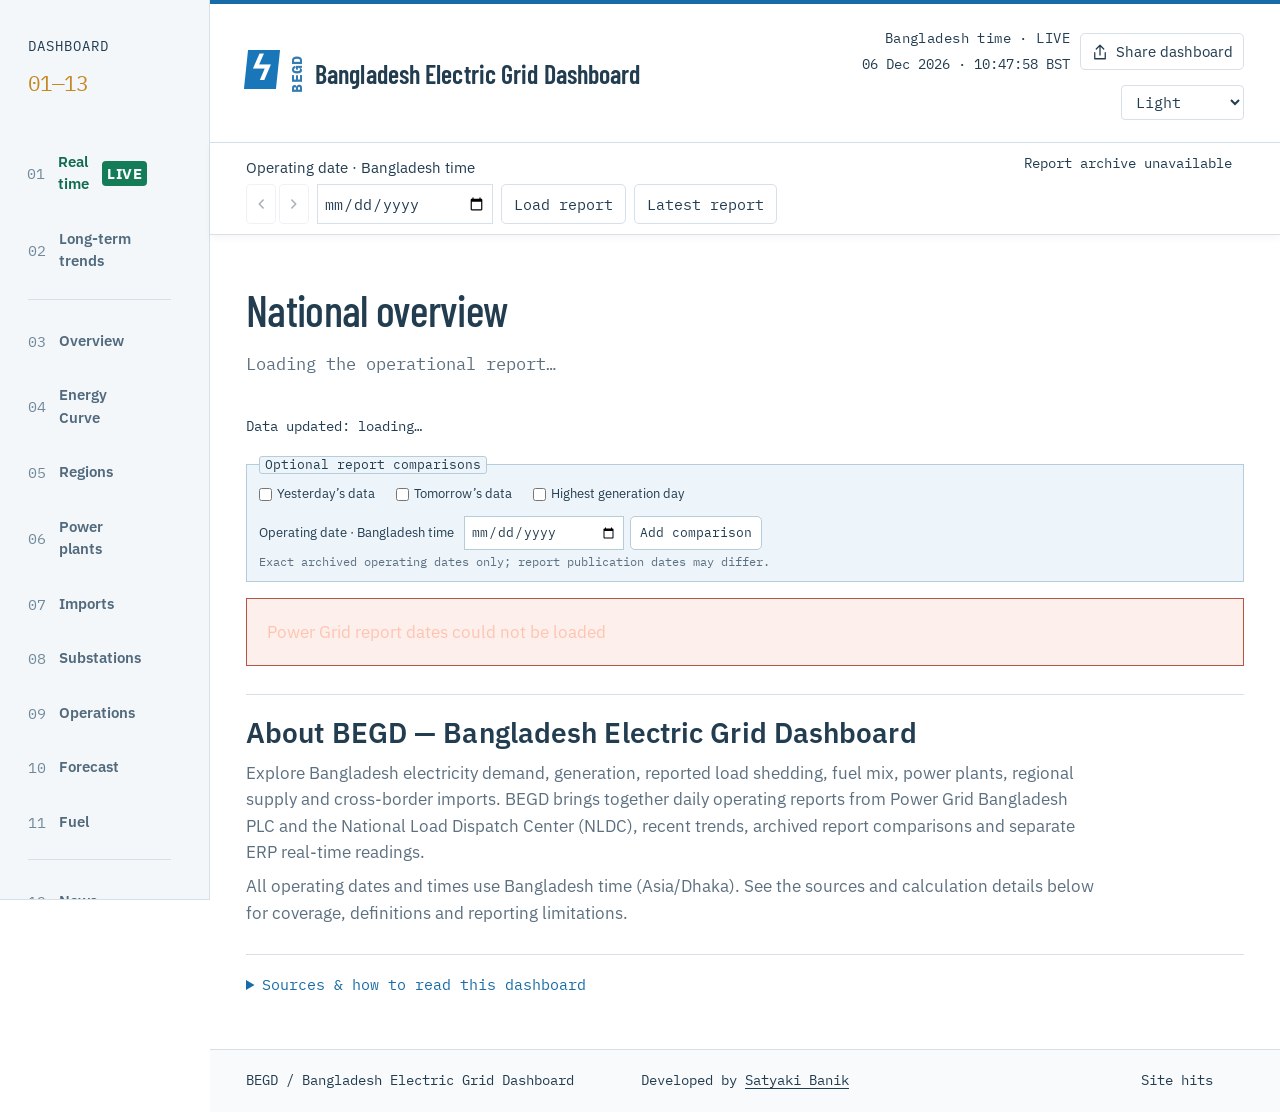
==== begd/index.html @ c668ce07 "Match chart legends to the Overview reference size Use 13 px for HTML and SVG legends. Compensate fo" ====
<!doctype html>
<html lang="en" data-theme="light"><head>
<!-- Google tag (gtag.js) -->
<script async src="https://www.googletagmanager.com/gtag/js?id=G-PR6S6HXCWQ"></script>
<script>
  window.dataLayer = window.dataLayer || [];
  function gtag(){dataLayer.push(arguments);}
  gtag('js', new Date());

  gtag('config', 'G-PR6S6HXCWQ');
</script>
<meta charset="utf-8"><script src="theme.js?v=solarized-v1"></script><meta name="viewport" content="width=device-width,initial-scale=1"><meta name="description" content="BEGD (Bangladesh Electric Grid Dashboard) tracks electricity demand, generation, load shedding, fuel mix, power plants and imports using Power Grid Bangladesh and NLDC reports."><title>BEGD | Bangladesh Electric Grid Dashboard</title>
<link rel="canonical" href="https://satyakibanik.github.io/Projects/begd/">
<link rel="sitemap" type="application/xml" href="../sitemap.xml">
<meta property="og:type" content="website">
<meta property="og:site_name" content="BEGD">
<meta property="og:title" content="BEGD | Bangladesh Electric Grid Dashboard">
<meta property="og:description" content="BEGD (Bangladesh Electric Grid Dashboard) tracks electricity demand, generation, load shedding, fuel mix, power plants and imports using Power Grid Bangladesh and NLDC reports.">
<meta property="og:url" content="https://satyakibanik.github.io/Projects/begd/">
<meta name="twitter:card" content="summary_large_image">
<meta name="twitter:title" content="BEGD | Bangladesh Electric Grid Dashboard">
<meta name="twitter:description" content="BEGD (Bangladesh Electric Grid Dashboard) tracks electricity demand, generation, load shedding, fuel mix, power plants and imports using Power Grid Bangladesh and NLDC reports.">
<link rel="preconnect" href="https://fonts.googleapis.com"><link rel="preconnect" href="https://fonts.gstatic.com" crossorigin><link href="https://fonts.googleapis.com/css2?family=Barlow+Condensed:wght@400;500;600;700&family=IBM+Plex+Mono:wght@400;500&family=IBM+Plex+Sans:wght@400;500;600&display=swap" rel="stylesheet"><link rel="stylesheet" href="style.css"><link rel="stylesheet" href="briefing.css?v=grid-watch-v2"><link rel="stylesheet" href="console.css?v=import-legend-size-v1"><link rel="stylesheet" href="light.css?v=remove-background-arrow-v2"><link rel="stylesheet" href="region-map.css?v=map-controls-v1"><link rel="stylesheet" href="plant-map.css?v=plant-map-slides-v1"><link rel="stylesheet" href="plant-enhancements.css?v=basemap-v5"><link rel="stylesheet" href="theme.css?v=solarized-v5"><link rel="stylesheet" href="voltage-bands.css?v=voltage-v1"><link rel="stylesheet" href="chart-touch.css?v=touch-values-v1"><link rel="stylesheet" href="trends.css?v=custom-trend-dates-v1"><link rel="stylesheet" href="demand-trends.css?v=7"><link rel="stylesheet" href="entity-history.css?v=mobile-selection-v2"><link rel="stylesheet" href="metric-methods.css?v=2"><link rel="stylesheet" href="figure-sharing.css?v=5"><link rel="icon" type="image/svg+xml" href="favicon.svg">
<link rel="icon" type="image/png" sizes="32x32" href="favicon-32.png">
<link rel="apple-touch-icon" sizes="180x180" href="apple-touch-icon.png">
<meta property="og:image" content="https://satyakibanik.github.io/Projects/begd/social-preview.png">
<meta property="og:image:width" content="1200">
<meta property="og:image:height" content="630">
<meta property="og:image:type" content="image/png">
<meta property="og:image:alt" content="BEGD logo — Bangladesh Electric Grid Dashboard">
<meta name="twitter:image" content="https://satyakibanik.github.io/Projects/begd/social-preview.png">
<meta name="twitter:image:alt" content="BEGD logo — Bangladesh Electric Grid Dashboard">
<link rel="stylesheet" href="independent-study.css?v=forecast-performance-v4"><link rel="stylesheet" href="costs.css?v=fuel-legends-v2"><link rel="stylesheet" href="organogram.css?v=branch-groups-v4"><link rel="stylesheet" href="news.css?v=1"><link rel="stylesheet" href="readability.css?v=legend-size-v1"><link rel="stylesheet" href="event-chronograph.css?v=uniform-pulse-v1-event-category-filter-v7"><link rel="stylesheet" href="ewic-map.css?v=background-fallback-v1"><link rel="stylesheet" href="daylight.css?v=2"><link rel="stylesheet" href="fuel.css?v=shared-legend-size-v1"><link rel="stylesheet" href="insight.css?v=grid-scenarios-v8"><link rel="stylesheet" href="mobile-nav.css?v=2"><link rel="stylesheet" href="publication-timing.css?v=7">
<link rel="stylesheet" href="circle-availability.css?v=1">
</head>
<body><button id="mobile-nav-toggle" type="button" aria-label="Open dashboard menu" aria-haspopup="dialog" aria-expanded="false" aria-controls="mobile-nav-drawer"><svg viewBox="0 0 24 24" aria-hidden="true"><path d="M4 6h16M4 12h16M4 18h16"/></svg></button><dialog id="mobile-nav-drawer" aria-labelledby="mobile-nav-heading"><div class="mobile-nav-header"><form method="dialog"><button class="mobile-nav-close" type="submit" aria-label="Close dashboard menu" autofocus><svg viewBox="0 0 24 24" aria-hidden="true"><path d="m6 6 12 12M18 6 6 18"/></svg></button></form><span id="mobile-nav-heading">Dashboard menu</span></div></dialog><header><div class="header-title-row"><a class="brand" href="#overview" aria-label="BEGD — Bangladesh Electric Grid Dashboard"><span class="brand-logo"><span class="mark" aria-hidden="true">ϟ</span><span class="brand-acronym" aria-hidden="true">BEGD</span></span><span class="brand-title">Bangladesh Electric Grid Dashboard</span></a><div class="header-actions"><div class="bangladesh-clock"><span>Bangladesh time · LIVE</span><time id="bangladesh-clock" aria-label="Current Bangladesh date and time">Loading…</time></div><button type="button" id="share-dashboard" title="Share this dashboard" aria-label="Share this dashboard"><svg viewBox="0 0 24 24" aria-hidden="true"><path d="M12 16V3m-5 5 5-5 5 5M5 13v8h14v-8"/></svg><span>Share dashboard</span></button><select id="theme-toggle" class="theme-toggle" aria-label="Dashboard theme"><option value="light">Light</option><option value="dark">Dark</option><option value="solarized">Solarized</option></select></div></div></header><div class="header-meta operating-date-bar"><span class="status">DAILY OPERATING REPORT</span><div class="report-date-controls operating-date-controls" id="report-date-controls" aria-busy="true"><label for="report-date">Operating date · Bangladesh time</label><div class="report-picker-row"><span class="report-day-nav"><button type="button" id="previous-report" aria-label="Load previous available operating date" title="Previous operating date" disabled><svg aria-hidden="true" viewBox="0 0 16 16"><path d="M10.5 3.5 6 8l4.5 4.5"/></svg></button><button type="button" id="next-report" aria-label="Load next available operating date" title="Next operating date" disabled><svg aria-hidden="true" viewBox="0 0 16 16"><path d="m5.5 3.5 4.5 4.5-4.5 4.5"/></svg></button></span><input type="date" id="report-date" class="operating-date-input" aria-describedby="report-date-help date-status"><button type="button" id="load-report" class="dashboard-button" disabled>Load report</button><button type="button" id="latest-report" class="dashboard-button" disabled>Latest report</button></div><span id="report-date-help">Exact archived operating date; publication date is shown below.</span></div><span id="date-status" aria-live="polite"></span></div>
<nav id="dashboard-nav" aria-label="Dashboard views"><div class="nav-caption">DASHBOARD <span>01—14</span></div><a class="nav-live" href="#realtime"><span>01</span>Real time<span class="nav-live-badge" aria-label="live">LIVE</span><span class="nav-arrow">↗</span></a><a href="#trends"><span>02</span>Long-term trends<span class="nav-arrow">↗</span></a><hr class="nav-section-divider" aria-hidden="true"><a href="#overview"><span>03</span>Overview<span class="nav-arrow">↗</span></a><a href="#en-curve"><span>04</span>Energy Curve<span class="nav-arrow">↗</span></a><a href="#regions"><span>05</span>Regions<span class="nav-arrow">↗</span></a><a href="#plants"><span>06</span>Power plants<span class="nav-arrow">↗</span></a><a href="#insight"><span>07</span>Insight<span class="nav-arrow">↗</span></a><a href="#imports"><span>08</span>Imports<span class="nav-arrow">↗</span></a><a href="#substations"><span>09</span>Substations<span class="nav-arrow">↗</span></a><a href="#operations"><span>10</span>Operations<span class="nav-arrow">↗</span></a><a href="#forecast"><span>11</span>Forecast<span class="nav-arrow">↗</span></a><a href="#fuel"><span>12</span>Fuel<span class="nav-arrow">↗</span></a><hr class="nav-section-divider" aria-hidden="true"><a href="#news"><span>13</span>News<span class="nav-arrow">↗</span></a><a href="#organogram"><span>14</span>Organogram<span class="nav-arrow">↗</span></a><div class="rail-diagram" aria-hidden="true"><svg viewBox="0 0 160 180"><path d="M20 20H80V65H135V110H80V160M20 110H135M80 20V160"/><circle cx="80" cy="20" r="5"/><circle cx="80" cy="65" r="5"/><circle cx="135" cy="110" r="5"/><circle cx="80" cy="160" r="5"/><circle cx="20" cy="110" r="5"/></svg></div><div class="rail-footer">BANGLADESH<br><strong>23.6850° N / 90.3563° E</strong></div></nav>
<main><div class="intro"><div><h1 id="title">National overview</h1><p id="subtitle">Loading the operational report…</p></div></div><p id="data-updated" class="data-updated" role="status">Data updated: loading…</p><fieldset id="day-sources" aria-label="Optional comparison data sources"><legend>Optional report comparisons</legend><label><input id="source-yesterday" type="checkbox"> Yesterday’s data <span id="yesterday-status" aria-live="polite"></span></label><label><input id="source-tomorrow" type="checkbox"> Tomorrow’s data <span id="tomorrow-status" aria-live="polite"></span></label><label><input id="source-highest" type="checkbox"> Highest generation day <span id="highest-status" aria-live="polite"></span></label><div class="custom-comparison-controls"><label for="comparison-date">Operating date · Bangladesh time</label><div><input type="date" id="comparison-date" class="operating-date-input" aria-describedby="comparison-help comparison-status"><button type="button" id="add-comparison" class="dashboard-button">Add comparison</button></div><p id="comparison-help">Exact archived operating dates only; report publication dates may differ.</p><span id="comparison-status" role="status"></span></div><ul id="custom-comparisons" aria-label="Custom report comparisons"></ul></fieldset><div id="view-status" role="status"></div><div id="error" role="alert" hidden></div><div id="content" aria-live="polite"></div><script src="chart-touch.js?v=touch-values-v2"></script><script src="chart-controls.js?v=realtime-shared-layers-v1"></script>
<section class="about-begd" aria-labelledby="about-begd-title"><h2 id="about-begd-title">About BEGD — Bangladesh Electric Grid Dashboard</h2><p>Explore Bangladesh electricity demand, generation, reported load shedding, fuel mix, power plants, regional supply and cross-border imports. BEGD brings together daily operating reports from Power Grid Bangladesh PLC and the National Load Dispatch Center (NLDC), recent trends, archived report comparisons and separate ERP real-time readings.</p><p>All operating dates and times use Bangladesh time (Asia/Dhaka). See the sources and calculation details below for coverage, definitions and reporting limitations.</p></section><details class="method"><summary>Sources & how to read this dashboard</summary><p>Daily workbooks: <a href="https://erp.powergrid.gov.bd/w/report/[base64]/show_report" target="_blank" rel="noopener noreferrer">PGCB daily operation reports</a>.</p><p>Overview, power plants, regions, imports, substations, operations, forecast and report comparisons use the selected Power Grid Bangladesh PLC / NLDC daily workbook. The header date picker selects exact archived operating dates with the supported workbook layout. Optional Yesterday’s data and Tomorrow’s data controls load adjacent operating-day workbooks for comparison. Real time is a separate view of ERP rows dated today in Bangladesh time from the demand/supply/load shedding, generation, and India import pages. Only ERP pages with rows for today are displayed; pages without matching rows are omitted. Real time refreshes every three minutes. Highest generation day reads the date shown on Power Grid's maximum-generation page, then loads that operating day's workbook. The workbook operating date can differ from its publication date. Choose an operating date in the header and select Load report, or press Enter. The same picker supports recent and older archived reports. The arrow buttons move between available operating dates in the published archive.</p><p>All operating times use Bangladesh time (Asia/Dhaka). Generation totals include imports. Power is shown in MW; daily energy is shown in MWh or GWh. Daily energy uses published workbook totals, not sums of chart readings. Generation-side demand, substation-side demand, and reported load shedding are distinct measures. Regional figures are evening-peak snapshots, not full-day demand. Zero output alone does not establish an outage.</p><p id="source"></p><p>Workbook references: P1 (summary, fuel mix, regions, shutdowns and event log), P2 (plant details), GenLog (24-hour unit output and import readings), P3 (substation load), P4 (demand and generation), En-Curve (half-hourly generation by source and shortage), EWIC (east–west flows), Voltage (substation voltage), and Forecast (day and evening generation availability). Forecast availability remains available in the Forecast tab; the demand and generation plot uses P4 actuals, L-Curve East/West generation, and the explicitly dated PGCB hourly Forecast Scenario. The first realtime chart shows substation demand, supply and reported shedding. Real time shows today's rank-one BEGD demand and generation forecasts. The Forecast view contains the complete BEGD comparison with operating-date and model selectors, dated PGCB scenarios, and matched-hour MAE scores. PGCB demand is scored against generation-side actuals, while BEGD demand uses substation-side actuals. Historical rankings and comparisons are retrospective. Substation supply is excluded from the forecast chart; positive load shedding is substation demand minus supply. Plant comparisons include yesterday, tomorrow, and highest-generation reports when selected above. Import route labels follow the workbook. Live sources: <a href="https://erp.powergrid.gov.bd/web/generations/view_demand_supply_loadshed" target="_blank" rel="noopener">demand / supply / load shedding</a>, <a href="https://erp.powergrid.gov.bd/w/generations/view_generations" target="_blank" rel="noopener">generation by source</a>, and <a href="https://erp.powergrid.gov.bd/w/generations/imported_power_india" target="_blank" rel="noopener">India imports</a>.</p></details></main><footer><span>BEGD <span class="muted">/ Bangladesh Electric Grid Dashboard</span></span><span class="developer-credit">Developed by <a href="https://www.linkedin.com/in/satyakibanik/" target="_blank" rel="noopener noreferrer">Satyaki Banik</a></span><span class="site-hit-counter" aria-label="Total site page loads">Site hits <strong id="site-hit-count"></strong></span></footer><script src="site-counter.js?v=2"></script><script src="plant-map.js?v=basemap-v4"></script><script src="plant-map-slides.js?v=basemap-v6"></script><script src="voltage-distribution.js?v=voltage-v1"></script><script src="voltage-bands.js?v=voltage-v1"></script><script src="metric-methods.js?v=1"></script><script src="entity-history.js?v=kaptai-window-sync-v3"></script><script src="costs.js?v=1"></script><script src="data-status.js?v=1"></script><script src="event-heatmap.js?v=ranked-categories-v2"></script><script src="operational-events.js?v=event-archive-custom-dates-v1"></script><script src="system-loss.js?v=1"></script><script src="demand-trends.js?v=sections-v1"></script><script src="grid-development.js?v=2"></script><script src="circle-availability.js?v=1"></script><script src="trends.js?v=custom-trend-dates-v1"></script><script src="view-state.js?v=custom-trend-dates-v1"></script><script src="independent-study-data.js?v=forecast-top3-v3"></script><script src="forecast-performance.js?v=disclosure-v1"></script><script src="independent-study.js?v=disclosure-v1"></script><script src="organogram.js?v=desktop-tree-wrap-v2"></script><script src="news.js?v=news-label-v1"></script><script src="ewic-map.js?v=mercator-frame-v1"></script><script src="daylight.js?v=1"></script><script src="event-chronograph.js?v=uniform-pulse-v1-desktop-timeline-v1-event-category-filter-v3"></script><script src="fuel.js?v=fuel-layer-legends-v1"></script><script src="briefing.js?v=plant-change-sign-v1"></script><script src="insight.js?v=grid-scenarios-v8"></script><script src="mobile-nav.js?v=1"></script><script src="publication-timing.js?v=8"></script><script src="import-osm-paths.js?v=1"></script><script src="app.js?v=grid-area-notes-v1"></script><script src="comparisons.js?v=unique-colors-v2"></script><script src="share-view.js?v=address-bar-v1"></script><script src="vendor/html2canvas.min.js"></script><script src="figure-sharing.js?v=shared-legend-size-v1"></script><script src="readability.js?v=legend-size-v1"></script></body></html>
---- begd/style.css ----
:root{--bg:#f4f6f3;--ink:#163529;--muted:#67786f;--green:#147d58;--lime:#d8eb83;--line:#dbe3db;--red:#bf5b3c;--blue:#477d9c}*{box-sizing:border-box}body{margin:0;background:var(--bg);color:var(--ink);font:15px/1.5 system-ui,-apple-system,BlinkMacSystemFont,"Segoe UI",sans-serif}header{padding:26px 5%;display:flex;justify-content:space-between;align-items:center;background:#fff;border-bottom:1px solid var(--line)}.brand{display:flex;gap:14px;align-items:center;text-decoration:none;color:var(--ink);font-size:29px;font-weight:800;letter-spacing:-1px}.mark{background:var(--ink);color:var(--lime);width:44px;height:48px;text-align:center;border-radius:9px;font-size:40px;line-height:45px}.brand small{display:block;font-size:9px;letter-spacing:1.6px;font-weight:600;color:var(--muted)}.header-meta{display:flex;gap:28px;align-items:center}.report-date-controls{display:flex;align-items:center;gap:10px}.report-date-controls>label{white-space:nowrap}.archive-date-controls{display:flex;gap:5px}.archive-date-controls select{margin:0;padding:8px 9px;font-size:11px}.archive-date-controls select:disabled{opacity:.55}.visually-hidden{position:absolute;width:1px;height:1px;padding:0;margin:-1px;overflow:hidden;clip:rect(0,0,0,0);white-space:nowrap;border:0}.status{font-size:10px;letter-spacing:1.5px;color:var(--green)}.status:before{content:'●';margin-right:8px}label{font-size:12px;color:var(--muted)}select,input,button{font:inherit;border:1px solid var(--line);border-radius:7px;background:#fff;padding:10px 13px;color:var(--ink)}select{margin-left:10px}button{cursor:pointer}button:hover{background:#e8eee5}nav{display:flex;gap:32px;padding:0 5%;background:#fff;border-bottom:1px solid var(--line)}nav a{color:var(--muted);text-decoration:none;padding:15px 0;border-bottom:3px solid transparent;font-size:13px;font-weight:600}nav a.active{color:var(--green);border-color:var(--green)}main{max-width:1400px;margin:auto;padding:36px 5%}.intro{display:flex;align-items:center;justify-content:space-between;margin-bottom:28px}.eyebrow{font-size:10px;letter-spacing:1.8px;color:var(--green);font-weight:700}h1{font-size:38px;letter-spacing:-1.6px;margin:7px 0}p{color:var(--muted);margin:6px 0}h2{font-size:18px;letter-spacing:-.4px;margin:0}h3{font-size:15px;margin:0}.metrics{display:grid;grid-template-columns:repeat(4,1fr);gap:14px;margin-bottom:22px}.metric{padding:23px;background:#fff;border:1px solid var(--line);border-radius:12px}.metric:first-child{background:var(--ink);color:white;border-color:var(--ink)}.metric:first-child .label,.metric:first-child small{color:#b7cdbf}.label{font-size:11px;text-transform:uppercase;letter-spacing:1px;color:var(--muted)}.value{font-size:31px;letter-spacing:-1px;font-weight:650;margin:7px 0}.value span{font-size:13px;letter-spacing:0;margin-left:5px;font-weight:400}.metric small{color:var(--muted);font-size:11px}.grid{display:grid;grid-template-columns:1.6fr 1fr;gap:22px;margin-bottom:22px}.panel{background:#fff;padding:24px;border:1px solid var(--line);border-radius:12px;min-width:0}.panel.full{margin-bottom:22px}.panel-head{display:flex;align-items:flex-start;justify-content:space-between;gap:14px;margin-bottom:20px}.panel-head p{font-size:12px}.tag{font-size:10px;padding:5px 8px;background:#f0f4eb;border-radius:5px;white-space:nowrap}.legend{display:flex;gap:18px;font-size:11px;color:var(--muted);margin:12px 0}.legend i{width:9px;height:9px;border-radius:50%;display:inline-block;margin-right:6px}.chart{width:100%;height:auto;display:block}.chart text{fill:var(--muted);font-size:11px}.chart .axis{stroke:var(--line);stroke-width:1}.note{font-size:11px;color:var(--muted);margin-top:14px}.fuel-row{display:grid;grid-template-columns:70px 1fr 55px;align-items:center;gap:12px;margin:15px 0;font-size:12px}.track{height:8px;background:#edf1ec;border-radius:10px;overflow:hidden}.fill{height:100%;border-radius:10px}.fuel-row strong{text-align:right;font-weight:600}.split-stats{display:flex;justify-content:space-between;border-top:1px solid var(--line);padding-top:18px;margin-top:20px}.split-stats strong{display:block;font-size:23px}.split-stats span{font-size:11px;color:var(--muted)}.table-wrap{overflow:auto}table{border-collapse:collapse;width:100%;font-size:12px}th{text-align:left;font-size:10px;text-transform:uppercase;letter-spacing:.6px;color:var(--muted);background:#f6f8f4;white-space:nowrap}td,th{padding:13px 12px;border-bottom:1px solid #e9eee7}td.num,th.num{text-align:right;font-variant-numeric:tabular-nums}td.name{font-weight:600;min-width:190px}td.remarks{color:var(--muted);max-width:240px;min-width:170px}.toolbar{display:flex;gap:10px;flex-wrap:wrap;margin:20px 0}.toolbar input{min-width:220px;flex:1}.toolbar select{margin:0}.count{font-size:12px;color:var(--muted)}.method{padding:20px 0;border-top:1px solid var(--line);font-size:12px}.method summary{cursor:pointer;font-weight:600}.method p{max-width:900px;margin-top:14px}.method a{color:var(--green)}footer{padding:22px 5%;display:flex;justify-content:space-between;border-top:1px solid var(--line);font-size:11px}.muted{color:var(--muted)}.region-grid{display:grid;grid-template-columns:repeat(3,1fr);gap:15px;margin-bottom:22px}.region-card{padding:20px}.region-card .value{font-size:25px}.mini{display:flex;justify-content:space-between;margin-top:12px;font-size:12px;color:var(--muted)}#error{padding:20px;background:#fce9dd;border-radius:8px}.empty{text-align:center;padding:30px;color:var(--muted)}a:focus-visible,button:focus-visible,input:focus-visible,select:focus-visible,summary:focus-visible{outline:3px solid var(--green);outline-offset:3px}@media(max-width:900px){.header-meta{gap:12px}.report-date-controls{flex-wrap:wrap;justify-content:flex-end}.metrics{grid-template-columns:repeat(2,1fr)}.grid{grid-template-columns:1fr}.region-grid{grid-template-columns:repeat(2,1fr)}.status{display:none}}@media(max-width:600px){header{padding:18px 5%;align-items:flex-start;gap:18px}.header-meta{align-items:flex-end;flex-direction:column;gap:8px}.report-date-controls{display:flex;flex-direction:column;align-items:flex-end;gap:7px}.archive-date-controls{gap:4px}.archive-date-controls select{max-width:92px;padding:6px 5px;font-size:11px}.brand{font-size:23px}.brand small{font-size:7px;max-width:130px}.header-meta label{display:block;font-size:10px}.header-meta select{display:block;margin:6px 0 0;padding:7px;font-size:12px}.mark{width:33px;height:38px;font-size:31px;line-height:36px}nav{gap:23px}nav a{font-size:11px}main{padding-top:25px}.intro{align-items:flex-start;gap:12px}h1{font-size:29px}.intro p{font-size:12px}.intro button{font-size:11px;white-space:nowrap;padding:9px}.eyebrow{font-size:8px}.metric{padding:16px}.value{font-size:25px}.metrics{gap:10px}.panel{padding:17px}.region-grid{grid-template-columns:1fr}.panel-head{flex-wrap:wrap}footer{gap:12px;flex-direction:column}.toolbar input{min-width:100%}}

.site-hit-counter{display:inline-flex;align-items:center;gap:7px;white-space:nowrap}.site-hit-counter strong{color:var(--ink);font:500 10px ui-monospace,monospace}
footer{display:grid;grid-template-columns:1fr auto 1fr;align-items:center}.developer-credit{text-align:center}.site-hit-counter{justify-self:end}@media(max-width:600px){footer{grid-template-columns:1fr;justify-items:stretch}.developer-credit{text-align:center}.site-hit-counter{justify-self:end}}
---- begd/briefing.css ----
.daily-briefing{background:var(--surface,#fff);border:1px solid var(--line);border-radius:14px;padding:22px 24px;margin:0 0 22px;min-width:0}.briefing-loading{background:var(--surface,#fff);border:1px solid var(--line);border-radius:12px;padding:14px 18px;margin:0 0 20px;color:var(--muted);font-size:13px}.briefing-header,.briefing-row-main{display:flex;align-items:flex-start;justify-content:space-between;gap:16px}.briefing-kicker{font-size:10px;font-weight:750;letter-spacing:1.4px;color:var(--muted);margin:0 0 5px}.briefing-header h2{font-size:19px;line-height:1.35;max-width:850px}.briefing-status,.briefing-severity{flex:0 0 auto;border:1px solid var(--line);border-radius:999px;padding:4px 9px;font-size:10px;font-weight:750;letter-spacing:.04em;background:var(--bg);color:var(--ink)}.briefing-watch,.briefing-unusual,.briefing-extreme{border-color:#b86a32;color:#8c4c1d;background:#fff3e8}.briefing-insufficient-data{color:var(--muted)}.briefing-summary{font-size:12px;margin:8px 0 12px}.briefing-rows{display:grid;grid-template-columns:repeat(auto-fit,minmax(min(100%,340px),1fr));gap:9px}.briefing-row{border:1px solid var(--line);border-radius:10px;padding:12px 14px;min-width:0}.briefing-row h3{font-size:13px}.briefing-row strong{font-size:15px;font-variant-numeric:tabular-nums}.briefing-row p{font-size:11px;margin:7px 0 0}.briefing-method{border-top:1px solid var(--line);margin-top:14px;padding-top:12px;font-size:12px}.briefing-method summary{cursor:pointer;font-weight:650}.briefing-method p{max-width:1050px;margin-top:10px}.briefing-links{display:flex;gap:8px 14px;flex-wrap:wrap;margin-top:12px}.briefing-links a{font-size:11px;color:var(--green);text-underline-offset:3px}.briefing-links a:focus-visible,.briefing-row :focus-visible,.daily-briefing :focus-visible{outline:3px solid var(--green);outline-offset:3px}.briefing-loading button{margin-left:8px}#demand-generation-title,#fuel-mix-title,#load-shedding-title,#import-dependence-title{scroll-margin-top:18px}@media(max-width:600px){.daily-briefing{padding:16px}.briefing-header{flex-direction:column;gap:8px}.briefing-header h2{font-size:17px}}[data-theme=dark] .briefing-watch,[data-theme=dark] .briefing-unusual,[data-theme=dark] .briefing-extreme{background:#49321f;color:#ffd6a2;border-color:#d59654}

.briefing-typical{border-color:#84ac74;color:#315c2d;background:#e8f5df}.briefing-watch{border-color:#d4b43e;color:#705a00;background:#fff4bd}.briefing-unusual{border-color:#e28b38;color:#8a4300;background:#ffe0be}.briefing-extreme{border-color:#d95c57;color:#992824;background:#ffd9d8}
.briefing-ramp-summary{margin:10px 0 0;padding:9px 12px;border-left:3px solid #84ac74;border-radius:5px;background:#f1f7ed;font-size:12px;color:var(--ink)}.briefing-ramp-summary strong{color:#315c2d}[data-theme=dark] .briefing-ramp-summary{background:#263224;border-color:#6f9561;color:#e2eddd}[data-theme=dark] .briefing-ramp-summary strong{color:#d7efcf}
.briefing-status{display:flex;align-items:center;border:0;border-radius:0;padding:0;background:transparent;color:inherit}.briefing-status-palette{display:inline-flex;gap:2px;padding-left:7px;border-left:1px solid currentColor}.briefing-palette-swatch{display:block;width:8px;height:13px;border-radius:2px}.briefing-palette-typical{background:#9acb83}.briefing-palette-watch{background:#e6c74f}.briefing-palette-unusual{background:#ee9a4b}.briefing-palette-extreme{background:#df6660}
.briefing-brand-line{display:flex;align-items:center;gap:10px;margin-bottom:5px}.briefing-brand-line .briefing-kicker{margin:0}.briefing-experimental-mark{display:inline-flex;align-items:center;gap:4px;padding:2px 6px;border:1px solid #8ba3b1;border-radius:4px;color:var(--muted);font-size:8px;font-weight:750;letter-spacing:.08em;line-height:1.2}.briefing-experimental-mark svg{width:10px;height:10px;fill:none;stroke:currentColor;stroke-width:1.2;stroke-linecap:round}
.briefing-sparkline{display:flex;align-items:center;gap:9px;margin-top:9px;color:var(--green)}.briefing-sparkline svg{display:block;width:min(180px,68%);height:42px;overflow:visible}.briefing-sparkline polyline{fill:none;stroke:currentColor;stroke-width:2;vector-effect:non-scaling-stroke;stroke-linecap:round;stroke-linejoin:round}.briefing-sparkline .briefing-sparkline-current{fill:#f1cc3f;stroke:#775d00;stroke-width:1.5;vector-effect:non-scaling-stroke}.briefing-sparkline .briefing-sparkline-median{stroke:var(--muted);stroke-width:1;stroke-dasharray:3 3;opacity:.65;vector-effect:non-scaling-stroke}.briefing-sparkline span{color:var(--muted);font:500 9px var(--mono,monospace);letter-spacing:.04em;text-transform:uppercase;white-space:nowrap}
[data-theme=dark] .briefing-typical{background:#263b24;color:#d7efcf;border-color:#6f9561}[data-theme=dark] .briefing-watch{background:#493f1c;color:#fff0a3;border-color:#a98b2f}[data-theme=dark] .briefing-unusual{background:#4b301b;color:#ffd0a0;border-color:#bd7130}[data-theme=dark] .briefing-extreme{background:#4b2424;color:#ffc4c0;border-color:#bd5852}
[data-theme=dark] .briefing-palette-typical{background:#6f9561}[data-theme=dark] .briefing-palette-watch{background:#c7a938}[data-theme=dark] .briefing-palette-unusual{background:#ce8040}[data-theme=dark] .briefing-palette-extreme{background:#c65b55}
---- begd/console.css ----
/* Dispatch atlas: industrial drafting, river teal, signal amber. */
:root{--bg:#101e25;--ink:#ecede3;--muted:#a0b1b6;--green:#69d5bc;--lime:#edb65c;--line:#33464f;--red:#ed8065;--blue:#72b9dd;--rail:210px;--mono:'IBM Plex Mono',monospace;--display:'Barlow Condensed','Franklin Gothic Medium',sans-serif;--body:'IBM Plex Sans',sans-serif}
body{font-family:var(--body);background:radial-gradient(ellipse at 90% 10%,#22404755,transparent 55%),linear-gradient(90deg,#ffffff03 1px,transparent 1px),linear-gradient(#ffffff03 1px,transparent 1px),var(--bg);background-size:auto,48px 48px,48px 48px,auto;color:var(--ink)}
header{margin-left:var(--rail);padding:22px 36px;background:#101e25d9;border-bottom:1px solid var(--line)}.brand{font-family:var(--display);color:var(--ink);font-size:30px;font-weight:600;letter-spacing:1px}.brand .mark{background:var(--lime);color:var(--bg);border-radius:0;width:32px;height:39px;font-size:33px;line-height:35px;transform:skew(-6deg)}.brand small{font-family:var(--mono);font-size:8px;letter-spacing:1px;color:var(--muted)}.header-meta{gap:24px}.status{font-family:var(--mono);font-size:9px;color:var(--muted);letter-spacing:1px}.status:before{color:var(--lime)}label{font:10px var(--mono)}select,input,button{background:#182b33;color:var(--ink);border-color:var(--line);border-radius:0;font:11px var(--mono)}select{padding:9px}button{padding:12px 15px}button:hover{background:var(--lime);color:var(--bg);border-color:var(--lime)}
nav{position:fixed;inset:0 auto 0 0;width:var(--rail);padding:36px 18px;display:flex;flex-direction:column;gap:0;background:#0b171e;border-right:1px solid var(--line);z-index:2}.nav-caption{font:9px var(--mono);letter-spacing:1px;padding:0 10px 39px;color:var(--muted)}.nav-caption span{display:block;color:var(--lime);font-size:24px;letter-spacing:-1px;margin-top:12px}nav a{border:0;padding:16px 10px;display:flex;align-items:center;gap:13px;font-size:13px;color:#a0b1b6;position:relative}nav a>span:first-child{font:10px var(--mono);color:#62838d}.nav-arrow{margin-left:auto;opacity:0;color:var(--lime)}nav a.active{border:0;background:#69d5bc12;color:var(--green)}nav a.active:before{content:'';position:absolute;inset:0 auto 0 -18px;width:3px;background:var(--green)}nav a.active .nav-arrow,nav a:hover .nav-arrow{opacity:1}nav a:hover{color:var(--ink)}.rail-diagram{margin:48px 8px 20px}.rail-diagram svg{width:100%;height:155px;fill:#0b171e;stroke:#48656e;stroke-width:1}.rail-diagram circle{stroke:var(--lime);stroke-width:2}.rail-diagram span{font:9px/1.8 var(--mono);letter-spacing:1px;color:#6c8a94}.rail-footer{margin-top:auto;padding:20px 10px 0;font:9px/1.9 var(--mono);color:#829aa3;letter-spacing:1px}.rail-footer strong{font-size:8px;display:block;font-weight:400;letter-spacing:0}.rail-footer small{display:block;margin-top:12px;color:var(--lime);font-size:8px}
main{max-width:none;margin-left:var(--rail);padding:35px 36px}.intro{margin-bottom:32px;align-items:flex-end}.eyebrow{font:9px var(--mono);letter-spacing:1.6px;color:var(--green)}h1{font-family:var(--display);font-size:58px;font-weight:500;line-height:1.05;letter-spacing:-.7px;margin:12px 0}.intro p{font:10px/1.8 var(--mono);color:var(--muted);margin-top:14px}h2,h3{font-family:var(--display);font-weight:500;letter-spacing:.1px}h2{font-size:27px}h3{font-size:25px}.section-number{font:9px var(--mono);letter-spacing:1.3px;color:var(--muted)}.tag{background:none;border:1px solid var(--line);color:var(--muted);border-radius:0;font:8px var(--mono);letter-spacing:.8px}.dispatch-layout{display:grid;grid-template-columns:minmax(0,1fr) 255px;border-top:1px solid var(--line);border-bottom:1px solid var(--line);margin-bottom:32px;background:linear-gradient(135deg,#172d35,#12232b)}.dispatch-main{padding:24px 28px 20px;min-width:0;position:relative;overflow:hidden}.dispatch-heading{display:flex;align-items:center;justify-content:space-between}.dispatch-title{font-size:39px;line-height:1.05;margin:22px 0 30px;letter-spacing:-.3px}.dispatch-title em{font-style:normal;color:var(--green)}.dispatch-main .chart{margin-left:-10px;width:calc(100% + 10px)}.chart text{fill:#a0b1b6;font-family:var(--mono);font-size:10px}.chart .axis{stroke:#3c555e;stroke-dasharray:3 5;opacity:.6}.legend{font:9px var(--mono);color:var(--muted);margin-top:18px;letter-spacing:.3px}.legend i{border-radius:0;width:12px;height:3px;vertical-align:middle}.dispatch-bottom{display:flex;gap:30px;align-items:flex-start;margin-top:24px;border-top:1px solid var(--line);padding-top:16px}.dispatch-bottom>span{font:9px var(--mono);white-space:nowrap;color:var(--muted)}.dispatch-bottom p{font:10px/1.6 var(--body);margin:0;color:var(--muted)}.dispatch-readings{border-left:1px solid var(--line);padding:24px 22px;background:#0c19217a}.dispatch-readings>.section-number{margin-bottom:8px;font-size:8px}.metric,.metric:first-child{background:transparent;border:0;border-radius:0;border-bottom:1px solid var(--line);padding:22px 0;color:var(--ink)}.metric:last-child{border-bottom:0}.label,.metric:first-child .label{font:8px/1.6 var(--mono);letter-spacing:.8px;color:var(--muted)}.value{font:500 43px/1 var(--display);letter-spacing:0;margin:8px 0 10px}.value span{font:10px var(--mono);color:var(--muted);margin-left:8px}.metric:first-child .value{color:var(--lime)}.metric small,.metric:first-child small{font:10px/1.5 var(--body);color:var(--muted)}
.energy-band{display:grid;grid-template-columns:200px minmax(0,1fr);gap:34px;padding:10px 0 32px;margin-bottom:30px;border-bottom:1px solid var(--line)}.energy-band h2{font-size:34px;line-height:1.05;margin:16px 0 12px}.energy-band p{font:10px/1.6 var(--body)}.composition-strip{display:flex;height:45px;gap:3px;margin:8px 0 25px}.composition-strip>div{min-width:2px;transition:filter .2s,transform .2s}.composition-strip>div:hover{filter:brightness(1.2);transform:translateY(-5px)}.composition-key{display:grid;grid-template-columns:repeat(4,1fr);gap:21px 15px}.composition-key>div{display:grid;grid-template-columns:8px 1fr;gap:7px;align-items:center}.composition-key i{width:6px;height:6px}.composition-key span{font:9px var(--mono);color:var(--muted)}.composition-key strong{grid-column:2;font:500 28px/1 var(--display)}.composition-key small{font:9px var(--mono);margin-left:4px;color:var(--muted)}.grid{gap:24px;grid-template-columns:repeat(2,minmax(0,1fr))}.lower-grid{grid-template-columns:minmax(0,1.5fr) minmax(220px,1fr)}.panel{border:1px solid var(--line);border-radius:0;padding:24px;background:#13242bc9}.panel-head p{font-size:10px;margin-top:6px}.note{font-size:10px;line-height:1.7}.context-reading{display:flex;align-items:center;justify-content:space-between;padding:14px 0;border-bottom:1px solid var(--line)}.context-reading:last-child{border-bottom:0}.context-reading span{font-size:11px;color:var(--muted)}.context-reading strong{font:500 28px var(--display)}.metrics{background:#13242bc9;padding:0 24px;border-top:1px solid var(--line);border-bottom:1px solid var(--line);gap:24px}.metrics .metric{border-bottom:0}.track{background:#2c4049;border-radius:0;height:5px}.fill{border-radius:0}.region-grid{gap:0;border-left:1px solid var(--line);border-top:1px solid var(--line)}.region-card{border-left:0;border-top:0;background:#13242b9e;padding:24px;transition:background .2s}.region-card:hover{background:#1d343d}.region-card .value{font-size:39px}.mini{font-size:11px}.mini strong{color:var(--ink);font:11px var(--mono)}table{font-family:var(--body);font-size:12px}th{background:#20353e;font:9px var(--mono);color:var(--muted)}td,th{border-bottom-color:var(--line);padding:15px 12px}td.num{font-family:var(--mono);font-size:11px}td.name{font-weight:500}tbody tr:hover{background:#69d5bc08}.toolbar input,.toolbar select{padding:13px}.count{font:10px var(--mono);margin-bottom:16px}.method{margin-top:28px;font-size:11px}.method summary{font:11px var(--mono);color:var(--green)}.method p{line-height:1.8}footer{margin-left:var(--rail);padding:20px 36px;font:9px var(--mono);color:var(--muted)}.empty{font:11px var(--mono)}#error{background:#ed806520;color:#ffc4b0;border:1px solid var(--red);border-radius:0}
@keyframes enter{from{opacity:0;transform:translateY(13px)}to{opacity:1;transform:translateY(0)}}.intro{animation:enter .6s both}/* Content is rebuilt by layer, style, date and tab controls. Keep it visible during every render. */a,button{transition:background .2s,color .2s}::selection{background:var(--lime);color:var(--bg)}
@media(min-width:1600px){main{max-width:1450px;margin-right:auto}.dispatch-title{font-size:48px}.dispatch-layout{grid-template-columns:minmax(0,1fr) 290px}}
@media(max-width:1100px){:root{--rail:170px}header,main{padding-left:25px;padding-right:25px}.header-meta .status{display:none}.brand small{max-width:220px;line-height:1.6}.dispatch-layout{grid-template-columns:minmax(0,1fr) 210px}.dispatch-main{padding:20px}.dispatch-title{font-size:32px}.dispatch-readings{padding:20px 16px}.energy-band{grid-template-columns:160px 1fr;gap:20px}.lower-grid{grid-template-columns:1fr}.value{font-size:37px}.region-grid{grid-template-columns:repeat(2,1fr)}}
@media(max-width:800px){:root{--rail:0px}header{padding:22px 24px}nav{position:static;width:auto;flex-direction:row;flex-wrap:nowrap;overflow-x:auto;padding:0 24px;border-right:0;border-bottom:1px solid var(--line);gap:22px;background:#0b171e}nav a{flex:0 0 auto;white-space:nowrap;padding:15px 0;font-size:11px;gap:7px}nav a.active{background:none}nav a.active:before{inset:auto 0 0;height:2px;width:auto}.nav-caption,.rail-diagram,.rail-footer,.nav-arrow{display:none}main{padding:28px 24px}.intro{gap:15px}h1{font-size:47px}.dispatch-layout{grid-template-columns:1fr}.dispatch-readings{border-left:0;border-top:1px solid var(--line);display:grid;grid-template-columns:repeat(2,1fr);gap:0 22px;padding:20px}.dispatch-readings>.section-number{grid-column:1/-1}.dispatch-readings .metric{padding:18px 0}.dispatch-readings .metric:nth-last-child(2){border-bottom:0}.dispatch-title{font-size:40px}.energy-band{grid-template-columns:1fr;gap:20px}.energy-band h2 br{display:none}.energy-band h2{font-size:32px;margin-top:10px}.composition-key{grid-template-columns:repeat(4,1fr)}footer{padding:20px 24px}.metrics{grid-template-columns:repeat(2,1fr);gap:0 24px}.grid{grid-template-columns:1fr}}
@media(max-width:480px){header{padding:18px}.brand{font-size:26px;gap:10px}.brand small{font-size:7px;max-width:160px}.header-meta label{font-size:8px}.header-meta select{padding:7px;font-size:10px}nav{gap:18px;padding:0 18px}nav a{font-size:10px;gap:5px}nav a>span:first-child{font-size:8px}main{padding:25px 18px}.intro{flex-wrap:wrap;align-items:flex-start;margin-bottom:22px}.intro button{padding:10px;font-size:9px}.eyebrow{font-size:8px;letter-spacing:1px}h1{font-size:44px}.intro p{font-size:9px}.dispatch-title{font-size:35px;margin:20px 0}.dispatch-main{padding:18px 15px}.dispatch-bottom{gap:14px}.dispatch-bottom p{font-size:9px}.dispatch-bottom>span{font-size:8px}.dispatch-readings{padding:18px 15px}.label{font-size:8px}.value{font-size:37px}.composition-strip{height:32px}.composition-key{grid-template-columns:repeat(4,1fr);gap:20px 9px}.composition-key span{font-size:8px}.composition-key strong{font-size:26px}.panel{padding:19px 16px}.region-grid{grid-template-columns:1fr}.region-card{padding:22px}.panel-head{flex-wrap:nowrap}.panel-head h2{font-size:25px}.metrics{padding:0 16px}.tag{font-size:7px;padding:5px}.toolbar input{font-size:10px}footer{padding:20px 18px;font-size:8px}}
@media(prefers-reduced-motion:reduce){*,*:before,*:after{animation:none!important;transition:none!important}}

[hidden]{display:none!important}.interactive-chart{position:relative}.chart-hit{cursor:crosshair}.chart-hit:focus-visible{outline:none;fill:#ffffff0b}.chart-cursor{stroke:#ecede3;stroke-width:1;stroke-dasharray:4 3;pointer-events:none}.chart-tooltip{position:absolute;top:8px;z-index:5;min-width:220px;padding:13px 16px;background:#071218;border:1px solid #69d5bc;box-shadow:0 8px 30px #0006;pointer-events:none;font:10px var(--mono)}.chart-tooltip>strong{display:block;color:var(--muted);font-size:9px;margin-bottom:10px}.chart-tooltip>div{display:flex;justify-content:space-between;gap:20px;margin-top:8px}.chart-tooltip i{display:inline-block;width:7px;height:7px;margin-right:7px}.chart-help{font:9px/1.5 var(--mono);color:var(--muted);margin-top:12px}.legend label{display:flex;align-items:center;gap:5px;cursor:pointer;font-size:10px}.legend input,.chart-selector input{accent-color:var(--green);margin:0 5px 0 0;width:13px;height:13px}.chart-selector{border:1px solid var(--line);padding:15px 18px;display:flex;gap:16px 25px;flex-wrap:wrap;margin:0 0 24px}.chart-selector legend{font:10px var(--mono);color:var(--muted);padding:0 8px}.chart-selector label{font:11px var(--body);display:flex;align-items:center;cursor:pointer}.dispatch-layout.readings-only{grid-template-columns:1fr}.readings-only .dispatch-readings{display:grid;grid-template-columns:repeat(4,1fr);gap:20px;border:0}.readings-only .dispatch-readings>.section-number{grid-column:1/-1}.readings-only .metric{border-bottom:0}.grid.single-panel{grid-template-columns:1fr}@media(max-width:600px){.readings-only .dispatch-readings{grid-template-columns:repeat(2,1fr)}.chart-tooltip{min-width:190px;font-size:9px}.chart-selector{gap:12px}.legend{flex-wrap:wrap}}
#date-status{font:9px var(--mono);color:var(--muted);max-width:190px}@media(max-width:480px){#date-status{display:none}}
#day-sources{display:flex;align-items:center;gap:12px 24px;flex-wrap:wrap;margin:0 0 24px;padding:12px 16px;border:1px solid var(--line);font:10px var(--mono);color:var(--muted)}#day-sources legend{padding:0 8px;color:var(--muted)}#day-sources label{display:flex;align-items:center;gap:7px;color:var(--ink);font:11px var(--body);cursor:pointer}#day-sources input{accent-color:var(--green);margin:0;width:14px;height:14px}#day-sources span{font:9px var(--mono);color:var(--muted)}.comparison-strips{display:grid;gap:6px;margin-bottom:18px}.comparison-strip-label{font:9px var(--mono);color:var(--muted)}.comparison-strips .composition-strip{margin:0 0 4px;height:30px}.region-compare{display:grid;gap:8px;margin-top:10px}.region-compare-row{display:grid;grid-template-columns:1fr;gap:4px;font:8px var(--mono);color:var(--muted)}.region-compare-head{display:flex;align-items:center;justify-content:space-between;gap:8px}.region-compare-head strong{font-weight:400}.region-compare-row .track{height:4px;width:100%}.region-fuels td.compare{color:var(--muted);font-size:9px}@media(max-width:480px){#day-sources{gap:12px;padding:11px}#day-sources label{width:100%}}
.dispatch-legend{display:grid;gap:8px;margin:16px 0 0}.dispatch-legend-master,.dispatch-legend-row{display:grid;grid-template-columns:minmax(0,1fr) minmax(0,1fr);column-gap:24px;align-items:start}.dispatch-legend-master{padding-bottom:8px;border-bottom:1px solid var(--line);color:var(--lime)}.dispatch-legend-master label,.dispatch-legend-row label{display:flex;align-items:flex-start;gap:6px;min-width:0;line-height:1.45}.dispatch-legend-master label{font:9px var(--mono);color:var(--ink)}.dispatch-legend-row label{font:9px/1.45 var(--mono);color:var(--muted)}.dispatch-legend input{flex:0 0 13px;margin-top:1px}.dispatch-legend i{flex:0 0 12px;margin-top:5px}.dispatch-legend-rows{display:grid;gap:7px}.dispatch-legend-row label:first-child{color:var(--ink)}
.dispatch-chart-style{display:flex;justify-content:flex-end;margin:0 0 8px}.dispatch-chart-style label{display:flex;align-items:center;gap:8px;font:9px var(--mono);color:var(--muted)}.dispatch-chart-style select{padding:6px 9px;font:9px var(--mono)}
.interactive-chart .chart [data-series]{transition:opacity .14s ease,filter .14s ease}.interactive-chart .chart [data-series].is-dimmed{opacity:.22}.interactive-chart .chart [data-series].is-highlighted{opacity:1;filter:brightness(1.25) drop-shadow(0 0 2px #fff5)}.interactive-chart .chart [data-series].is-highlighted polyline{stroke-width:4}.legend [data-series-label]{cursor:crosshair}.legend [data-series-label]:focus-visible{outline:1px solid var(--green);outline-offset:2px}
.legend i.series-swatch{background:var(--series-color);height:2px}.legend i.series-swatch.dashed{background:repeating-linear-gradient(90deg,var(--series-color) 0 4px,transparent 4px 7px)}
.legend-wrap{flex-wrap:wrap;row-gap:10px}.legend-wrap label{white-space:nowrap}
.grid.realtime-grid{grid-template-columns:minmax(0,1fr)}
/* GenLog unit browser */
.plant-filters{display:flex;gap:8px;flex-wrap:wrap;margin:0 0 16px}
.plant-filter{padding:7px 13px;border:1px solid var(--line);border-radius:0;background:transparent;color:var(--muted);font:9px var(--mono);letter-spacing:.6px;text-transform:uppercase;cursor:pointer}
.plant-filter:hover,.plant-filter.active{border-color:var(--green);color:var(--green);background:#147d580d}
.plant-layout{display:grid;grid-template-columns:minmax(230px,300px) minmax(0,1fr);gap:18px;align-items:start;margin-top:8px}
.plant-list{list-style:none;padding:0;margin:0;max-height:560px;overflow:auto;border:1px solid var(--line)}
.plant-list li{display:flex;justify-content:space-between;align-items:center;gap:12px;padding:11px 13px;border-bottom:1px solid var(--line);font:10px/1.45 var(--mono);color:var(--muted);cursor:pointer}
.plant-list li:last-child{border-bottom:0}
.plant-list li:hover,.plant-list li.active{background:#147d580d;color:var(--ink)}
.plant-list li.active{box-shadow:inset 2px 0 var(--green)}
.plant-list li:focus-visible{outline:2px solid var(--green);outline-offset:-2px}
.plant-list .peak{flex:0 0 auto;color:var(--green);font-size:9px}
.plant-status-badge{color:var(--muted)}
.plant-empty{cursor:default!important;color:var(--muted)!important}
.plant-detail{min-width:0;border:1px solid var(--line);padding:18px}
.plant-detail-empty{margin:55px 0;text-align:center;color:var(--muted);font:10px/1.6 var(--mono)}
.plant-detail-heading{display:flex;align-items:flex-start;justify-content:space-between;gap:12px;padding-bottom:15px;border-bottom:1px solid var(--line)}
.plant-detail-heading h3{font-size:21px;margin:0 0 7px}
.plant-status{font:8px var(--mono);letter-spacing:.7px;text-transform:uppercase;color:var(--muted)}
.plant-status.is-running{color:var(--green)}
.plant-metrics{display:grid;grid-template-columns:repeat(3,minmax(0,1fr));gap:16px 12px;padding:16px 0}
.plant-metrics>div{min-width:0}
.plant-metrics span{display:block;font:8px/1.5 var(--mono);letter-spacing:.4px;text-transform:uppercase;color:var(--muted);text-decoration:none}
.plant-metric-title{position:relative;width:max-content;max-width:100%;cursor:help;border-bottom:1px dotted var(--muted)}
.plant-metric-title:focus-visible{outline:1px solid var(--green);outline-offset:3px}
.plant-tooltip{position:absolute;left:50%;bottom:calc(100% + 8px);z-index:20;display:block!important;width:min(460px,calc(100vw - 32px));box-sizing:border-box;padding:11px 13px;background:#fff;border:1px solid #000;color:#111;font:10px/1.55 var(--body)!important;letter-spacing:0!important;text-align:left;text-transform:none!important;white-space:normal;box-shadow:0 8px 24px #0005;opacity:0;visibility:hidden;pointer-events:none;transform:translateX(-50%)}
.plant-metric-title:hover>.plant-tooltip,.plant-metric-title:focus-visible>.plant-tooltip{opacity:1;visibility:visible}
.plant-tooltip-description{display:block!important;color:#111;font:10px/1.55 var(--body)!important;text-transform:none!important}
.plant-formula{display:block;margin:9px 0 0;max-width:100%;color:#111;font:10px/1.55 var(--body)!important;text-transform:none!important;font-style:normal!important}
.plant-metrics strong{display:block;margin-top:5px;font:500 17px var(--display);font-variant-numeric:tabular-nums;color:var(--ink)}
.plant-output-chart .legend{display:flex;flex-wrap:wrap;gap:8px 16px}
.plant-output-chart .legend label{display:flex;align-items:center;gap:5px;font:8px var(--mono);color:var(--muted)}
.plant-output-chart .legend input{accent-color:var(--green)}
.plant-output-chart .chart-help{font:8px/1.5 var(--body);color:var(--muted)}
.plant-metric-date{margin:8px 0 6px;padding:0;font:8px/1.5 var(--mono);letter-spacing:.25px;color:var(--muted);text-decoration:none}
.plant-metrics small{display:block;margin-top:4px;font:9px/1.45 var(--body);color:var(--muted);text-decoration:none}
.plant-source-note{margin-top:18px;padding-top:12px;border-top:1px solid var(--line)}
.plant-source-note h4{margin:0 0 8px;font:8px var(--mono);letter-spacing:1px;color:var(--muted)}
.plant-source-note ul{display:grid;gap:6px;margin:0;padding-left:16px;font:8px/1.5 var(--body);color:var(--muted)}
.plant-source-note strong{color:var(--ink);font-weight:500}
@media(max-width:900px){.plant-layout{grid-template-columns:220px minmax(0,1fr)}.plant-metrics{grid-template-columns:repeat(2,minmax(0,1fr))}}
@media(max-width:700px){.plant-layout{grid-template-columns:1fr}.plant-list{max-height:300px}.plant-detail{padding:13px}.plant-detail-heading{flex-direction:column}.plant-metrics strong{font-size:15px}}

/* Power plant table */
.plant-table{min-width:980px;font-size:11px}
.plant-table th{padding:8px 10px}
.plant-table th.num{text-align:right}
.plant-table .plant-sort{display:flex;align-items:center;justify-content:space-between;gap:8px;width:100%;padding:4px 0;border:0;border-radius:0;background:transparent;color:inherit;text-align:left;font:inherit;letter-spacing:inherit;text-transform:inherit;white-space:nowrap}
.plant-table th.num .plant-sort{justify-content:flex-end}
.plant-table .plant-sort:hover{color:var(--ink);background:transparent}
.plant-table .plant-sort span{color:var(--green);font-size:12px}
.plant-table .plant-filter-row th{padding:5px}
.plant-table .plant-filter-row input{width:100%;min-width:72px;padding:7px 8px;border:1px solid var(--line);border-radius:0;background:transparent;color:var(--ink);font:9px var(--mono)}
.plant-table .plant-filter-row input::placeholder{color:var(--muted);opacity:.8}
.plant-table td{white-space:nowrap}
.plant-table td.name{min-width:200px}
.plant-table .plant-row{cursor:pointer;outline:none}
.plant-table .plant-row:hover,.plant-table .plant-row.active{background:#1976b90d}
.plant-table .plant-row.active td:first-child{box-shadow:inset 3px 0 #1976b9}
.plant-table .plant-row:focus-visible{outline:2px solid #1976b9;outline-offset:-2px}
.plant-table .plant-expanded>td{padding:12px;border-bottom:1px solid var(--line);background:#f7fafc}
.plant-table .plant-expanded .plant-detail{padding:16px;background:#fff}.plant-detail-shell{overflow:hidden;animation:plant-detail-open .24s cubic-bezier(.2,.7,.25,1) both}.plant-expanded.is-closing .plant-detail-shell{animation:plant-detail-close .18s ease-in both}@keyframes plant-detail-open{from{max-height:0;opacity:0;transform:translateY(-5px)}to{max-height:1100px;opacity:1;transform:translateY(0)}}@keyframes plant-detail-close{from{max-height:1100px;opacity:1;transform:translateY(0)}to{max-height:0;opacity:0;transform:translateY(-4px)}}
@media(max-width:700px){.plant-table .plant-expanded .plant-detail{padding:13px}.plant-table td.name{min-width:200px}}

.plant-table-toolbar{display:flex;align-items:center;justify-content:space-between;gap:14px;margin:0 0 14px}
.plant-table-toolbar .plant-filters{display:flex;gap:7px;margin:0}
.plant-table-toolbar .plant-filter{padding:8px 12px;border:1px solid var(--line);border-radius:2px;background:transparent;color:var(--muted);font:9px var(--mono);letter-spacing:.3px;text-transform:uppercase}
.plant-table-toolbar .plant-filter:hover,.plant-table-toolbar .plant-filter.active{border-color:#1976b9;background:#1976b90d;color:#176ba6}
.plant-table-toolbar .count{margin:0;text-align:right}
.plant-table .plant-expanded>td{padding:10px;background:#f3f7fa}
.plant-table .plant-expanded .plant-detail-heading h3{font-size:19px}
.plant-table .plant-expanded .plant-metrics{gap:12px 14px;padding:12px 0}
.plant-table .plant-expanded .plant-source-note{margin-top:12px;padding-top:10px}
.plant-table .plant-expanded .plant-source-note ul{gap:4px}
.plant-table .plant-expanded .chart-help{margin-top:7px}
.plant-more-information .plant-source-note{margin-top:0}
.substation-row{cursor:pointer}.substation-row:focus-visible{outline:2px solid var(--green);outline-offset:-2px}.substation-row.active{background:#69d5bc12}.substation-expanded>td{padding:10px;background:var(--surface,#fff)}.substation-table-scroll:has(.substation-expanded){max-height:900px}.substation-detail{padding:16px;background:var(--surface,#fff);border:1px solid var(--line);white-space:normal}.substation-detail-heading{display:flex;align-items:flex-start;justify-content:space-between;gap:18px;margin-bottom:16px}.substation-detail-heading h3{font-size:20px}.substation-detail-heading p{font-size:11px}.substation-history-window{display:flex;gap:5px}.substation-history-window button{padding:8px 10px}.substation-history-window button[aria-pressed=true]{background:var(--green);border-color:var(--green);color:var(--bg)}.substation-history-charts{display:grid;grid-template-columns:1fr;gap:18px}.substation-history-charts>section{min-width:0}.substation-history-charts h4{margin:0 0 8px;font:500 18px var(--display)}.substation-history-charts .interactive-chart{max-width:100%}.substation-history-charts .legend{margin-top:8px}.substation-history-charts .chart-help{margin-top:6px}
@media(max-width:700px){.plant-table-toolbar{align-items:flex-start;flex-direction:column}.plant-table-toolbar .count{text-align:left}.plant-table .plant-expanded .plant-detail{padding:13px}.plant-table td.name{min-width:180px}}
@media(max-width:700px){.substation-table-scroll:has(.substation-expanded){max-height:820px}.substation-detail{padding:12px}.substation-detail-heading{flex-direction:column}.substation-history-window{align-self:stretch}.substation-history-window button{flex:1}.substation-history-charts .chart{min-width:620px}.substation-history-charts .interactive-chart{overflow-x:auto}}
@media(prefers-reduced-motion:reduce){.plant-detail-shell{animation:none!important}}

.fuel-composition-row{display:grid;grid-template-columns:minmax(200px,260px) minmax(0,1fr);gap:26px;align-items:center}.fuel-composition-row.is-bar{grid-template-columns:minmax(0,1fr)}.fuel-chart{min-width:0}.fuel-chart-style{justify-content:flex-end;margin:0 0 8px}.fuel-chart .fuel-mix-bar{height:45px;margin:8px 0 14px}.fuel-mix-chart{display:block;width:148px;height:148px;margin:8px auto 14px;overflow:visible}.fuel-mix-pie path{transition:filter .18s}.fuel-mix-pie path:hover{filter:brightness(1.12)}.fuel-ring-label{fill:var(--muted);font:8px var(--mono);letter-spacing:.12em}.fuel-ring-value{fill:var(--ink);font:600 15px var(--display)}@media(max-width:760px){.fuel-composition-row,.fuel-composition-row.is-bar{grid-template-columns:minmax(0,1fr);gap:14px}.fuel-composition-row.is-circular .composition-key{grid-template-columns:repeat(2,minmax(0,1fr))}.fuel-composition-row.is-bar .fuel-chart{max-width:none}}

.comparison-strips:empty{display:none}


/* Fuel mix: put report figures before consistently styled report charts. */
.fuel-mix-heading .fuel-chart-style{justify-content:flex-start;margin:16px 0 0}
.fuel-composition-row,.fuel-composition-row.is-bar,.fuel-composition-row.is-circular{grid-template-columns:minmax(0,1fr);gap:22px;align-items:start}
.fuel-report-charts{display:grid;gap:12px}
.fuel-report-charts.is-bar{grid-template-columns:minmax(0,1fr)}
.fuel-report-charts.is-circular{grid-template-columns:repeat(auto-fit,minmax(145px,1fr));gap:12px 18px}
.fuel-report-chart{min-width:0}
.fuel-report-chart .comparison-strip-label{margin-bottom:5px}
.fuel-report-chart .composition-strip{height:30px;margin:0}
.fuel-report-chart .fuel-mix-chart{margin:0 auto;width:144px;height:144px}
.fuel-report-chart .fuel-mix-bar{height:30px}
@media(max-width:760px){.fuel-composition-row.is-circular .composition-key{grid-template-columns:repeat(2,minmax(0,1fr))}.fuel-report-charts.is-circular{grid-template-columns:repeat(auto-fit,minmax(130px,1fr));gap:12px}}
@media(max-width:480px){.fuel-report-charts.is-circular{grid-template-columns:repeat(2,minmax(0,1fr))}.fuel-report-chart .fuel-mix-chart{width:130px;height:130px}}

/* Fuel mix hover details */
.fuel-report-chart{position:relative}.fuel-mix-segment{cursor:pointer}.fuel-mix-segment:focus-visible{outline:2px solid #111;outline-offset:2px}.fuel-tooltip{position:absolute;top:8px;right:8px;z-index:6;display:grid;grid-template-columns:auto auto;gap:4px 16px;min-width:150px;padding:10px 12px;background:#fff!important;color:#111!important;border:1px solid #111;box-shadow:0 5px 18px #0004;opacity:1!important;pointer-events:none;font:10px/1.4 var(--mono)}.fuel-tooltip[hidden]{display:none!important}.fuel-tooltip strong{grid-column:1/-1;font-size:11px;color:#111}.fuel-tooltip span{color:#111}

nav a.nav-live{background:#e8f3ed;color:#116b4d;border-radius:6px;padding-left:9px;padding-right:9px}nav .nav-live-badge{margin-left:auto;padding:2px 5px;border-radius:4px;background:#147d58;color:#fff;font-size:8px;font-weight:700;letter-spacing:.5px;line-height:1.4}.context-reading.region-names{display:block}.context-reading.region-names strong{display:block;margin-top:6px;font:500 13px/1.65 system-ui,-apple-system,BlinkMacSystemFont,'Segoe UI',sans-serif}


/* Real-time generation source selection */
.family-legend{display:grid;gap:10px;margin-top:14px}
.family-legend-master{font-weight:600;color:var(--ink)}
.family-legend-items{display:flex;flex-wrap:wrap;gap:8px 18px}

/* Keep demand forecast beside demand, with East/West generation beside generation. */
.dispatch-legend-extras{display:grid;grid-template-columns:minmax(0,1fr) minmax(0,1fr);column-gap:24px;align-items:start}
.dispatch-legend-extra-column{display:grid;gap:7px;min-width:0}

.regional-fuel-explorer{display:grid;grid-template-columns:minmax(150px,190px) minmax(0,1fr);gap:24px;align-items:start}.regional-fuel-options{display:grid;gap:3px;border-right:1px solid var(--line);padding-right:16px}.regional-fuel-option{display:flex;align-items:center;gap:9px;width:100%;text-align:left;border:0;border-left:2px solid transparent;border-radius:0;background:transparent;color:var(--muted);padding:10px 12px;font:10px var(--mono);text-transform:uppercase;letter-spacing:.06em}.fuel-key-swatch{display:inline-block;flex:0 0 12px;width:12px;height:3px;background:var(--fuel-color);border-radius:2px}.regional-fuel-option:hover{background:#ffffff0a;color:var(--ink)}.regional-fuel-option[aria-pressed=true]{border-left-color:var(--fuel-color);background:#ffffff0d;color:var(--ink)}.regional-fuel-visual{min-width:0}.regional-fuel-visual>p{margin:0 0 10px;font:9px var(--mono);color:var(--muted);text-transform:uppercase;letter-spacing:.08em}.regional-fuel-svg{width:100%;height:auto;display:block;overflow:visible}.regional-fuel-svg text{fill:var(--muted);font:10px var(--mono)}.regional-fuel-svg .axis{stroke:var(--line);stroke-width:1}.regional-snapshot-chart-wrap{min-width:0}.regional-snapshot-controls{display:flex;justify-content:flex-end;margin:0 0 8px}.regional-snapshot-controls label{display:flex;align-items:center;gap:10px;color:var(--muted);font:9px var(--mono)}.regional-snapshot-controls select{border:1px solid var(--line);border-radius:0;background:var(--surface);color:var(--ink);padding:8px 10px;font:10px var(--mono)}.regional-snapshot-chart-scroll{width:100%;overflow-x:auto}.regional-snapshot-chart{display:block;width:100%;min-width:650px;height:auto}.regional-snapshot-chart text{fill:var(--muted);font:10px var(--mono)}.regional-snapshot-chart .axis{stroke:var(--line);stroke-dasharray:3 5;opacity:.75}.regional-snapshot-legend{display:flex;flex-wrap:wrap;gap:16px 24px;margin:14px 0 10px}.regional-snapshot-key{color:var(--muted);font:9px var(--mono)}.regional-snapshot-key i{display:inline-block;width:14px;height:3px;border-radius:2px;margin-right:7px;vertical-align:middle}.regional-snapshot-chart-wrap>.note{margin:8px 0 0;color:var(--muted);font:9px/1.6 var(--mono)}.regional-snapshot-date-key{display:inline-flex;align-items:center;gap:7px;color:var(--muted);font:9px var(--mono)}.regional-snapshot-date-key i{display:inline-block;flex:0 0 auto}.regional-snapshot-date-key.line i{width:20px;height:2px;background:var(--ink)}.regional-snapshot-date-key.line[data-style=dashed] i{background:repeating-linear-gradient(90deg,var(--ink) 0 6px,transparent 6px 10px)}.regional-snapshot-date-key.line[data-style=dotted] i{background:repeating-linear-gradient(90deg,var(--ink) 0 2px,transparent 2px 5px)}.regional-snapshot-date-key.line[data-style=dashdot] i{background:repeating-linear-gradient(90deg,var(--ink) 0 8px,transparent 8px 11px,var(--ink) 11px 13px,transparent 13px 17px)}.regional-snapshot-date-key.stacked i{width:12px;height:10px;border:1.5px solid var(--date-color);box-sizing:border-box}@media(max-width:760px){.regional-fuel-explorer{grid-template-columns:minmax(0,1fr);gap:14px}.regional-fuel-options{grid-template-columns:repeat(4,minmax(0,1fr));border-right:0;border-bottom:1px solid var(--line);padding:0 0 12px}.regional-fuel-option{text-align:center;padding:9px 4px;font-size:9px}}@media(max-width:480px){.regional-fuel-options{grid-template-columns:repeat(2,minmax(0,1fr))}}
/* Adjacent report date controls */
.report-date-controls>.recent-report-label{display:flex;align-items:center;gap:8px;white-space:nowrap}
.recent-report-label>select{display:inline-block;margin:0}
.report-day-nav{display:inline-flex;align-items:center;gap:3px}
.report-day-nav button{display:grid;place-items:center;width:30px;height:32px;padding:5px;border:1px solid var(--line);border-radius:4px;background:transparent;color:var(--ink);cursor:pointer}
.report-day-nav button:hover:not(:disabled){border-color:var(--green);background:#147d5812;color:var(--green)}
.report-day-nav button:disabled{opacity:.4;cursor:not-allowed}
.report-day-nav svg{width:14px;height:14px;fill:none;stroke:currentColor;stroke-width:1.8;stroke-linecap:round;stroke-linejoin:round}
@media(max-width:600px){.report-date-controls>.recent-report-label{display:flex;align-items:center;gap:5px}.recent-report-label>select{max-width:min(42vw,240px);padding:7px 6px;font-size:10px}}

/* Dashboard brand identity */
.brand{gap:12px;min-width:0}
.brand-logo{position:relative;display:block;flex:0 0 57px;width:57px;height:48px}
.brand-logo .mark{position:absolute;top:0;left:0}
.brand-acronym{position:absolute;top:50%;left:50px;width:48px;transform:translate(-50%,-50%) rotate(-90deg);color:var(--blue);font:700 15px/1 var(--mono);letter-spacing:.4px;text-align:center;white-space:nowrap}
.brand-title{color:var(--ink);font:600 25px/1 var(--display);letter-spacing:.1px;white-space:nowrap}
@media(max-width:1100px){.brand{gap:8px}.brand-title{font-size:21px}}
@media(max-width:800px){header{flex-wrap:wrap;align-items:flex-start;gap:12px}.brand{flex:1 1 100%}.brand-title{font-size:22px}.header-meta{width:100%;align-items:flex-start;flex-direction:column;gap:8px}.report-date-controls{align-items:flex-start;justify-content:flex-start}}
@media(max-width:600px){header{gap:12px}.brand{flex:1;gap:6px;align-items:center}.brand-logo{flex-basis:48px;width:48px;height:38px;transform:scale(.8);transform-origin:left center;margin-right:-8px}.brand-logo .mark{width:33px;height:38px;font-size:31px;line-height:36px}.brand-acronym{left:38px;width:42px;font-size:14px}.brand-title{max-width:230px;font-size:17px;line-height:.98;white-space:normal}.header-meta{width:100%;gap:6px}.report-date-controls{align-items:flex-start}}

.en-curve-metrics{grid-template-columns:repeat(3,minmax(0,1fr))}
@media(max-width:900px){.en-curve-metrics{grid-template-columns:repeat(2,minmax(0,1fr))}}
@media(max-width:600px){.en-curve-metrics{grid-template-columns:1fr}}

/* Energy Curve: preserve the full plot while placing its ranked legend alongside it. */
.en-curve-chart{display:grid;grid-template-columns:minmax(0,1fr) minmax(220px,280px);grid-template-areas:"style legend" "plot legend" "help legend";column-gap:24px;align-items:start}
.en-curve-chart>.dispatch-chart-style{grid-area:style}
.en-curve-chart>.chart{grid-area:plot;width:100%;margin-left:0}
.en-curve-chart>.legend{grid-area:legend;display:flex;flex-direction:column;align-items:stretch;gap:11px;margin:42px 0 0;max-height:500px;overflow:auto}
.en-curve-chart>.legend label{display:grid;grid-template-columns:14px 46px minmax(0,1fr);align-items:center;gap:8px;white-space:normal}
.en-curve-chart>.legend i.series-swatch{display:block;width:46px;height:15px;border:1px solid #ffffff55;box-sizing:border-box}
.en-curve-chart>.chart-help{grid-area:help}
@media(max-width:760px){.en-curve-chart{grid-template-columns:minmax(0,1fr);grid-template-areas:"style" "plot" "legend" "help"}.en-curve-chart>.legend{margin:16px 0 0;max-height:280px;display:grid;grid-template-columns:repeat(2,minmax(0,1fr));gap:10px 16px}.en-curve-chart>.legend label{grid-template-columns:14px 38px minmax(0,1fr)}.en-curve-chart>.legend i.series-swatch{width:38px;height:14px}}

.energy-curve-hourly{margin-top:30px;padding-top:20px;border-top:1px solid var(--line)}
.energy-curve-hourly-heading{display:flex;justify-content:space-between;align-items:baseline;gap:12px;margin-bottom:12px}
.energy-curve-hourly-heading h3{font:500 18px/1.2 var(--display);margin:0}
.energy-curve-hourly-heading p{font:9px/1.5 var(--mono);color:var(--muted);margin:0}
.energy-curve-table-wrap{max-width:100%;overflow:auto;border:1px solid var(--line)}
.energy-curve-table{width:max-content;min-width:100%;border-collapse:collapse;font:10px var(--mono);font-variant-numeric:tabular-nums}
.energy-curve-table caption{position:absolute;width:1px;height:1px;padding:0;margin:-1px;overflow:hidden;clip:rect(0,0,0,0);white-space:nowrap;border:0}
.energy-curve-table th,.energy-curve-table td{padding:9px 12px;border-bottom:1px solid var(--line);text-align:right;white-space:nowrap}
.energy-curve-table thead th{position:sticky;top:0;background:#155f91!important;color:#fff!important;font-size:10px;font-weight:700;letter-spacing:.04em;border-bottom:2px solid #0b4168}
.energy-curve-table th:first-child,.energy-curve-table tbody th{text-align:left}
.energy-curve-table tbody th{font-weight:400;color:var(--ink)}
.energy-curve-table .energy-curve-total{font-weight:600;color:var(--ink);background:#69d5bc0b}
.energy-curve-table tfoot th,.energy-curve-table tfoot td{border-top:1px solid var(--green);border-bottom:0;color:var(--green);font-weight:600}
@media(max-width:700px){.energy-curve-hourly-heading{display:block}.energy-curve-hourly-heading p{margin-top:6px}.energy-curve-table th,.energy-curve-table td{padding:8px 10px}}

.en-curve-chart>.legend .legend-shortage{margin-top:7px;padding-top:7px;border-top:1px solid var(--line)}
.energy-curve-hourly-heading{align-items:center}
.energy-curve-table-modes{display:flex;gap:0;border:1px solid var(--line)}
.energy-curve-table-modes button{padding:8px 11px;border:0;border-right:1px solid var(--line);background:transparent;color:var(--muted);font:9px var(--mono);cursor:pointer}
.energy-curve-table-modes button:last-child{border-right:0}
.energy-curve-table-modes button[aria-pressed="true"]{background:#176ba6;color:#fff}
.energy-curve-table-modes button:hover{color:var(--ink)}
@media(max-width:700px){.energy-curve-hourly-heading{display:block}.energy-curve-table-modes{margin-top:12px;width:max-content;max-width:100%}.energy-curve-table-modes button{padding:8px 9px;font-size:8px}}

.energy-curve-table .energy-curve-shortage{color:#e33434!important;font-weight:700}

/* Readable legend samples shared by every chart, including its active drawing style. */
.series-swatch{display:inline-block;width:46px;height:16px;flex:0 0 46px;vertical-align:middle;overflow:visible;border-radius:0}
.chart-tooltip .tooltip-series{display:inline-flex;align-items:center;gap:8px;min-width:0}
.chart-tooltip{width:max-content;max-width:100%}
.chart-tooltip .tooltip-series .series-swatch{width:38px;flex-basis:38px}
.chart-tooltip>div>b{white-space:nowrap}
.legend{flex-wrap:wrap;gap:12px 20px}
.legend label:has(>.series-swatch){display:grid;grid-template-columns:14px 46px minmax(0,1fr);gap:8px;align-items:center;white-space:normal;line-height:1.5;min-width:0;font-size:10px}
.legend label:has(>.series-swatch)>input{margin:0}
.legend label:has(>.series-swatch)>span{overflow-wrap:anywhere}
.dispatch-legend-row label,.dispatch-legend-extra-column label{width:100%}
.composition-key>div{grid-template-columns:46px minmax(0,1fr)}
.composition-key .series-swatch{width:46px;height:16px}
.regional-snapshot-key,.regional-snapshot-date-key{display:inline-flex;align-items:center;gap:8px;line-height:1.5}
.regional-fuel-option .series-swatch{width:38px;flex-basis:38px}
@media(max-width:760px){.legend label:has(>.series-swatch){grid-template-columns:14px 38px minmax(0,1fr)}.legend .series-swatch{width:38px;flex-basis:38px}.composition-key{grid-template-columns:repeat(2,minmax(0,1fr))}}
@media(max-width:600px){.dispatch-legend-master,.dispatch-legend-row,.dispatch-legend-extras{grid-template-columns:minmax(0,1fr);row-gap:10px}.regional-fuel-option{flex-wrap:wrap}}

.regional-snapshot-chart-wrap{position:relative}
.regional-snapshot-point{cursor:crosshair}
.regional-snapshot-point:focus-visible{outline:2px solid #19374b;outline-offset:3px}
.regional-snapshot-date-outline{pointer-events:none}
.chart-tooltip.regional-snapshot-tooltip{top:auto;box-sizing:border-box;min-width:220px;max-width:100%;color:#223c50;border-color:var(--tooltip-color);background:var(--tooltip-background)}
.regional-snapshot-tooltip[data-metric=generation_mw]{--tooltip-color:#4e79a7;--tooltip-background:#e7f0fa}
.regional-snapshot-tooltip[data-metric=demand_mw]{--tooltip-color:#f28e2b;--tooltip-background:#fff1df}
.regional-snapshot-tooltip[data-metric=shed_mw]{--tooltip-color:#e15759;--tooltip-background:#fde8e7}
.regional-snapshot-tooltip>strong{color:#526a7d}

circle.regional-snapshot-point{stroke:transparent;stroke-width:12px}

/* Keep metric and operating-date keys compact at every chart width. */
.regional-snapshot-legend{display:grid;gap:14px}
.regional-metric-keys{display:flex;flex-wrap:wrap;gap:10px 24px}
.regional-date-keys{display:grid;grid-template-columns:repeat(auto-fit,minmax(190px,1fr));gap:12px 20px;padding-top:12px;border-top:1px solid var(--line)}
.regional-snapshot-date-key{min-width:0;align-items:center}
.regional-snapshot-date-key>.legend-swatch,.regional-snapshot-date-key>.series-swatch{display:block;width:46px;height:16px;flex:0 0 46px;max-width:46px}
.regional-date-caption{display:grid;gap:2px;min-width:0}
.regional-date-caption strong{font:inherit;font-weight:500;white-space:nowrap}
.regional-date-caption small{font:inherit;color:var(--muted)}

/* Keep nine full region names readable at narrow chart widths. */
.regional-fuel-chart-scroll{max-width:100%;overflow-x:auto;padding-bottom:4px}
.regional-fuel-svg{min-width:650px}
.chart-tooltip.regional-snapshot-tooltip,[data-theme=dark] .chart-tooltip.regional-snapshot-tooltip{background:#fff;color:#223c50;border-color:#9bb5c6;font-size:12px;line-height:1.5}
.regional-snapshot-tooltip>strong{font-size:11px}

/* Keep every dashboard link reachable without moving the main page. */
@media(min-width:801px){
 nav{height:100dvh;overflow-y:auto;overflow-x:hidden;overscroll-behavior-y:contain;scrollbar-gutter:stable;scrollbar-width:thin;scrollbar-color:var(--muted) transparent}
 nav>*{flex-shrink:0}
}

.en-curve-chart .source-legend-group{display:grid;gap:4px;min-inline-size:0;margin:0;padding:5px 0 0;border:0;border-top:1px solid var(--line)}
.en-curve-chart .source-legend-group legend{padding:0}
.en-curve-chart .source-legend-group legend label{grid-template-columns:14px minmax(0,1fr)}
.en-curve-chart>.legend:has(.source-legend-group){flex-wrap:nowrap}

.import-map-frame{position:relative;aspect-ratio:920/490;overflow:hidden;background:#dce7e8;border:1px solid var(--line)}
.import-map-frame svg,.import-map-tiles{position:absolute;inset:0;width:100%;height:100%}
.import-map-tiles img{position:absolute;max-width:none}
.import-map-halo,.import-map-line,.import-map-hit{fill:none;stroke-linecap:round;stroke-linejoin:round;vector-effect:non-scaling-stroke}
.import-map-halo{stroke:white;stroke-width:7;pointer-events:none}
.import-map-line{stroke-width:4;pointer-events:none}
.import-map-hit{stroke:transparent;stroke-width:16;cursor:pointer}
.import-map-frame g.is-active .import-map-line,.import-map-frame g:focus-visible .import-map-line{stroke-width:6}
.import-map-frame g.is-dimmed{opacity:.24}
.import-map-legend button.is-dimmed i{opacity:.28}
.import-map-credit{position:absolute;bottom:0;right:0;background:var(--surface);padding:3px 6px;font-size:11px}
.import-map-legend{display:flex;flex-wrap:wrap;gap:8px;margin-top:12px}
.import-map-legend button{display:inline-flex;align-items:center;gap:8px;text-align:left}
.import-map-legend button.is-active{outline:2px solid var(--blue);outline-offset:1px}
.import-map-legend i{width:16px;height:4px;flex:none}
.import-map-tooltip{border:1px solid var(--line);padding:10px 14px;margin:12px 0;font-size:13px;line-height:1.6;background:var(--surface)}

.import-map-stage{position:relative}
@media(min-width:650px){
 .import-map-tooltip-area{position:absolute;top:8px;right:8px;max-width:min(42%,350px);pointer-events:none}
 .import-map-tooltip{margin:0;box-shadow:0 2px 10px #1233}
}

.import-map-halo.import-map-shared,.import-map-hit.import-map-shared-hit{display:none}
.import-map-frame g .import-map-line.import-map-shared{stroke-width:2.5}
.import-map-frame g.is-active .import-map-line.import-map-shared{stroke-width:4}
#content:has([data-import-map]) .interactive-chart .legend [data-series-label]{font-size:12px}
---- begd/light.css ----
:root{--bg:#fff;--ink:#223c50;--muted:#5d7080;--green:#1976b9;--lime:#c48722;--line:#d5e0e8;--red:#b95442;--blue:#347baf}
body{background:#fff;color:var(--ink)}header{background:#fff;border-top:4px solid #176ba6}.brand{color:#1b5279}.brand .mark{background:#1976b9;color:white}.brand small{color:var(--muted)}nav{background:#f3f7fa}nav a{color:#526a7d}nav a.active{background:#e4eff7;color:#176ba6}nav a>span:first-child{color:#718a9b}.nav-caption,.rail-footer,.rail-diagram span{color:var(--muted)}.rail-diagram svg{fill:#f3f7fa;stroke:#9bb5c6}.rail-diagram circle{stroke:#1976b9}.rail-footer small,.rail-footer strong{color:#526a7d}.status:before{color:#1976b9}.intro{color:var(--ink)}select,input,button{background:#fff;color:var(--ink)}button:hover{background:#176ba6;color:#fff;border-color:#176ba6}.dispatch-layout,.panel,.region-card,.metrics{background:#fff}.dispatch-readings{background:#f3f7fa}.dispatch-title em{color:#1976b9}.metric:first-child .value{color:#176ba6}.metric,.metric:first-child{color:var(--ink)}.chart text{fill:#5d7080}.chart .axis{stroke:#c7d6e0;opacity:1}.chart-cursor{stroke:#526a7d}.chart-tooltip{background:#fff;color:#223c50;border-color:#7baacb;box-shadow:0 5px 20px #234e7020}.chart-hit:focus-visible{fill:#1976b90a}.tag{background:#f3f7fa;color:#526a7d}.track{background:#e6eef4}.region-card:hover{background:#f4f8fb}th{background:#eaf2f8;color:#526a7d}tbody tr:hover{background:#f3f7fa}.chart-selector{background:#f8fafc}.method summary{color:#176ba6}::selection{background:#cce5f6;color:#173e59}footer{background:#f8fafc}.legend i{opacity:1}@media(max-width:800px){nav{background:#f3f7fa}nav a.active{background:none}}
---- begd/region-map.css ----
.region-map-layout{display:grid;grid-template-columns:minmax(0,1fr) minmax(300px,1fr);gap:24px;align-items:start}.region-map-frame{min-width:0;height:620px;overflow:hidden;background:#f5f7f3;border:1px solid var(--line);border-radius:9px;touch-action:pan-y}.region-map-frame svg{display:block;width:100%;height:100%;cursor:grab;user-select:none}.region-map-frame svg:active{cursor:grabbing}.planning-region{stroke:#fff;stroke-width:1.2;stroke-linejoin:round;vector-effect:non-scaling-stroke;cursor:pointer;transition:opacity .15s,filter .15s}.planning-region:hover,.planning-region.is-hovered{filter:brightness(1.12);stroke:#17392d;stroke-width:2.2}.planning-region.is-muted{opacity:.28}.planning-region.is-selected{stroke:#152e25;stroke-width:2.4;filter:saturate(1.18)}.region-map-loading,.region-map-error{padding:24px;color:var(--muted);font-size:13px}.map-controls{display:flex;gap:6px}.map-controls button{padding:6px 11px;font-size:12px}.map-controls button[data-map-zoom]{font-size:17px;line-height:1}.region-map-detail{padding:20px;background:#f3f7fa;border:1px solid var(--line);border-radius:9px;min-width:0;max-height:620px;overflow:auto}.region-map-detail h3{display:flex;align-items:center;gap:9px;font-size:25px;margin:10px 0 14px}.region-map-detail h3 i,.region-key-item i{display:inline-block;width:12px;height:12px;border-radius:3px;background:var(--region-color);flex:0 0 auto}.region-map-detail p{font-size:13px;line-height:1.7}.region-map-kicker{font-size:9px;letter-spacing:1.3px;color:var(--muted);font-weight:700}.region-map-reading{display:flex;justify-content:space-between;gap:8px;border-top:1px solid var(--line);padding:11px 0;font-size:11px;color:var(--muted)}.region-map-reading strong{color:var(--ink);font-size:13px}.region-map-reading small{font-size:10px;color:var(--muted);font-weight:500}.region-map-key{display:flex;flex-wrap:wrap;gap:7px;margin-top:14px}.region-key-item{display:flex;align-items:center;gap:7px;padding:6px 9px;border:1px solid var(--line);font-size:11px}.region-key-item.is-active{border-color:var(--green);background:#edf5ef}.region-key-item i{width:9px;height:9px;border-radius:50%}@media(max-width:900px){.region-map-layout{grid-template-columns:minmax(0,1fr) minmax(260px,.85fr);gap:16px}.region-map-frame{height:560px}.region-map-detail{max-height:560px;padding:16px}}@media(max-width:700px){.region-map-layout{grid-template-columns:minmax(0,1fr)}.region-map-frame{height:560px}.region-map-detail{max-height:480px;min-height:140px}.region-map-detail h3{font-size:22px}.region-map-panel .panel-head{align-items:center}}

.region-map-labels{pointer-events:none;fill:#fff;font:600 125px system-ui,sans-serif;paint-order:stroke;stroke:#19374b;stroke-width:16px;stroke-linejoin:round}.planning-region:focus-visible{outline:none;stroke:#17392d;stroke-width:3;filter:brightness(1.15)}.region-map-reading span{max-width:165px}.region-map-panel .region-map-frame,.region-map-panel .region-map-detail{background:#f3f7fa}.region-map-key .region-key-item.is-active{background:#e4eff7;border-color:#176ba6}

.geomap-viewport{position:relative;min-width:0}
.geomap-viewport>.map-controls{position:absolute;top:12px;right:12px;z-index:1;gap:4px;padding:4px;border:1px solid var(--line);border-radius:6px;background:var(--surface);box-shadow:0 2px 8px #0002}
.geomap-viewport>.map-controls button{min-width:32px;min-height:32px;padding:5px 9px}
---- begd/plant-map.css ----
.plant-map-panel{margin-bottom:24px}
.plant-map-layout{display:grid;grid-template-columns:minmax(0,1fr) minmax(300px,1fr);gap:24px;align-items:start}
.plant-map-frame{height:620px;min-width:0;overflow:hidden;border:1px solid var(--line);border-radius:9px;background:#f3f7fa;touch-action:none}
.plant-location-map{display:block;width:100%;height:100%;cursor:grab;user-select:none}
.plant-location-map:active{cursor:grabbing}
.plant-map-country{fill:#dce9f1;stroke:#91acbf;stroke-width:1;vector-effect:non-scaling-stroke}
.plant-map-marker{cursor:pointer;outline:none}
.plant-map-marker text{font-family:var(--mono);font-weight:600;pointer-events:none}
.plant-map-marker.is-active>circle,.plant-map-marker:focus-visible>circle{stroke:#101f2c;stroke-width:3.5;filter:drop-shadow(0 0 3px #fff)}
.plant-map-sidebar{background:#f3f7fa;border:1px solid var(--line);border-radius:9px;padding:20px;min-width:0;max-height:620px;overflow:auto}
.plant-map-sidebar>h3{margin:10px 0;font-size:25px}
.plant-map-sidebar>p{font-size:13px;line-height:1.7}
.plant-map-detail-head{display:flex;align-items:center;justify-content:space-between;gap:10px;margin-bottom:16px}
.plant-map-detail-head button{padding:5px 10px;font-size:11px}
.plant-map-card{border-top:1px solid var(--line);padding:16px 0}
.plant-map-card:last-child{padding-bottom:0}
.plant-map-card h3{font-size:23px;line-height:1.3;overflow-wrap:anywhere}
.plant-map-card dl{margin:14px 0;display:grid;gap:8px}
.plant-map-card dl>div{display:flex;justify-content:space-between;align-items:baseline;gap:18px}
.plant-map-card dt{font-size:12px;color:var(--muted)}
.plant-map-card dd{margin:0;text-align:right;font:12px var(--mono);color:var(--ink)}
.plant-map-card .plant-map-location{font:10px/1.7 var(--mono);color:var(--muted);margin:12px 0}
.plant-map-card button{font-size:11px;padding:8px 10px;white-space:normal}
.plant-map-key{display:flex;flex-wrap:wrap;gap:12px 20px;margin:16px 0;font:11px var(--mono);color:var(--muted)}
.plant-map-key>span{display:inline-flex;align-items:center;gap:8px}
.plant-map-key i{display:inline-block;width:38px;height:14px;border:1px solid #19374b55;border-radius:2px}
.plant-map-loading{padding:24px;font-size:13px;color:var(--muted)}
.plant-map-attribution{font:10px/1.7 var(--mono);margin-top:12px;color:var(--muted)}
.plant-map-attribution a{color:#176ba6}
@media(max-width:900px){.plant-map-layout{grid-template-columns:minmax(0,1fr) minmax(260px,.85fr);gap:16px}.plant-map-frame{height:560px}.plant-map-sidebar{max-height:560px;padding:16px}}
@media(max-width:700px){.plant-map-layout{grid-template-columns:minmax(0,1fr)}.plant-map-frame{height:560px}.plant-map-sidebar{max-height:480px;min-height:140px}.plant-map-card h3{font-size:22px}}

.plant-map-boundaries{pointer-events:none}
.plant-map-boundary{fill:none;vector-effect:non-scaling-stroke;stroke-linejoin:round}
.plant-map-district-boundary{stroke:#a1b4c1;stroke-width:.65}
.plant-map-division-boundary{stroke:#526f82;stroke-width:1.5}
.plant-map-key i.district-boundary-key,.plant-map-key i.division-boundary-key{height:0;border:0;border-radius:0;background:none;border-top:.65px solid #a1b4c1}
.plant-map-key i.division-boundary-key{border-top:1.5px solid #526f82}
.plant-map-osm{margin:10px 0;font-size:12px}
.plant-map-osm a{color:#176ba6;text-underline-offset:3px}
---- begd/plant-enhancements.css ----
/* Compact GenLog unit table, without limiting row count or filters. */
.plant-table-wrap{
  max-height:clamp(600px,85vh,960px);
  overflow:auto;
  overscroll-behavior:contain;
  scrollbar-gutter:stable;
  border:1px solid var(--line);
}
.plant-table-wrap .plant-table thead{
  position:sticky;
  top:0;
  z-index:3;
  background:var(--bg);
  box-shadow:0 1px 0 var(--line);
}
.plant-table-wrap .plant-table thead th{
  background:var(--bg);
}
.plant-table-wrap:focus-within{outline:1px solid var(--green);outline-offset:2px}
@media(max-width:700px){
  .plant-table-wrap{max-height:640px}
}

/* Map slides share one interactive geographic viewport. */
.has-plant-slides .plant-map-key{display:none}
.plant-slides{margin:0 0 18px;border:1px solid var(--line);background:color-mix(in srgb,var(--green) 4%,var(--bg))}
.plant-slide-top{display:flex;justify-content:space-between;align-items:center;padding:10px 14px;border-bottom:1px solid var(--line);gap:10px}
.plant-slide-kicker{font:10px var(--mono);letter-spacing:.1em;color:var(--muted)}
.plant-slide-arrows{display:flex;align-items:center;gap:12px}
.plant-slide-arrows button{font-size:18px;padding:3px 10px;min-width:32px}
.plant-slide-count{font:11px var(--mono);color:var(--muted)}
.plant-slide-tabs{display:grid;grid-template-columns:repeat(6,minmax(0,1fr))}
.plant-slide-tabs button{display:flex;flex-direction:column;align-items:flex-start;text-align:left;gap:8px;white-space:normal;border:0;border-right:1px solid var(--line);border-bottom:3px solid transparent;padding:12px 10px;font:12px/1.35 'IBM Plex Sans',sans-serif;color:var(--muted);background:transparent;min-height:77px}
.plant-slide-tabs button:last-child{border-right:0}
.plant-slide-tabs button span{font:10px var(--mono);opacity:.7}
.plant-slide-tabs button[aria-selected="true"]{color:var(--green);border-bottom-color:var(--green);background:color-mix(in srgb,var(--green) 10%,transparent);font-weight:600}
.plant-slides button:focus-visible{outline:2px solid var(--green);outline-offset:-3px}
.plant-slide-info{margin:0 0 18px;min-height:154px}
.plant-slide-heading{display:flex;align-items:baseline;gap:14px;flex-wrap:wrap;margin-bottom:12px}
.plant-slide-heading h3{font-size:25px;margin:0}
.plant-slide-heading h3>span{font:11px var(--mono);color:var(--muted);margin-left:5px}
.plant-slide-heading p{font-size:12px;color:var(--muted);margin:0}
.plant-gradient-key,.plant-category-key{display:flex;align-items:center;gap:12px 18px;flex-wrap:wrap;font:11px var(--mono);color:var(--ink)}
.plant-gradient-key>span,.plant-category-key>span{display:inline-flex;align-items:center;gap:6px}
.plant-gradient-key i,.plant-category-key i{width:12px;height:12px;border-radius:50%;display:inline-block;flex-shrink:0}
.plant-gradient{position:relative;flex:1;min-width:90px;max-width:240px;height:10px;border-radius:8px;background:linear-gradient(90deg,#2374e8,#ffe04b,#ed3c35);margin:0 0 18px}
.plant-gradient>span{position:absolute;top:15px;left:50%;transform:translateX(-50%);white-space:nowrap;font-size:9px;color:var(--muted)}
.plant-slide-note{font:10px/1.7 var(--mono);color:var(--muted);margin:12px 0 0}
.plant-map-heat{pointer-events:none}
.plant-slide-symbol{filter:drop-shadow(0 1px 1px #0005)}
.plant-map-marker:focus-visible .plant-slide-symbol,.plant-map-marker.is-active .plant-slide-symbol{filter:drop-shadow(0 0 3px #167bc7)}
.plant-map-marker .plant-slide-symbol circle{vector-effect:none}
.plant-icon-key{display:flex;align-items:center;flex-wrap:wrap;gap:10px 18px;margin:18px 0 10px;font:11px var(--mono);color:var(--muted)}
.plant-icon-key img,.plant-fullscreen-fuels img{width:26px;height:26px;object-fit:contain}
[data-theme=dark] :is(.plant-icon-key,.plant-fullscreen-fuels) img{filter:invert(1)}
.plant-fuel-swatch{display:inline-block;width:10px;height:10px;flex:0 0 auto;border-radius:50%}
.plant-icon-key small{flex-basis:100%;font:10px/1.6 var(--mono)}
.plant-icon-credits{font:10px/1.7 var(--mono);color:var(--muted);margin:12px 0}
.plant-icon-credits summary{cursor:pointer;text-decoration:underline;text-underline-offset:3px}
.plant-icon-credits>div{display:flex;flex-wrap:wrap;gap:5px 18px;margin-top:8px}
.plant-icon-credits a{color:var(--green)}
@media(max-width:900px){.plant-slide-tabs{grid-template-columns:repeat(3,minmax(0,1fr))}.plant-slide-tabs button:nth-child(-n+3){border-bottom-width:3px;border-bottom-style:solid}.plant-slide-tabs button{min-height:65px}.plant-slide-tabs button:nth-child(3){border-right:0}}
@media(max-width:700px){.plant-slide-heading{display:block}.plant-slide-heading p{margin-top:6px}.plant-slide-info{min-height:190px}.plant-gradient{max-width:none;min-width:100px}.plant-gradient-key{gap:12px;font-size:10px}.plant-slide-tabs button{font-size:11px}.plant-category-key{font-size:10px;gap:9px 12px}}
/* More space for the geography and readable generation icons. */
.has-plant-slides .plant-map-layout{grid-template-columns:minmax(0,2.6fr) minmax(240px,1fr);gap:20px}
.has-plant-slides .plant-map-frame{height:800px}
.has-plant-slides .plant-map-sidebar{max-height:800px;padding:16px}
.has-plant-slides .plant-slide-tabs{grid-template-columns:repeat(7,minmax(0,1fr))}
.plant-gradient{background:linear-gradient(90deg,#ffe04b,#fa8f28,#ed3c35)}
.plant-positive-label{font-size:10px}
.plant-map-panel .plant-icon-key>button{display:inline-flex;align-items:center;gap:7px;padding:5px 7px;border:1px solid transparent;background:transparent;color:var(--ink);font:11px var(--mono);border-radius:5px;cursor:pointer}
.plant-map-panel .plant-icon-key>button:is(:hover,:focus-visible,.is-highlighted){border-color:currentColor;background:transparent;color:var(--ink)}
.plant-icon-key>button:focus-visible,.plant-icon-key>button[aria-pressed="true"]{outline:2px solid var(--ink);outline-offset:2px}
.plant-map-marker.is-fuel-muted{opacity:.16}
.plant-map-marker.is-fuel-match .plant-slide-symbol{filter:drop-shadow(0 0 5px #187acb)}
.has-fuel-highlight .plant-map-heat{opacity:.15}
@media(max-width:1100px){.has-plant-slides .plant-slide-tabs{grid-template-columns:repeat(4,minmax(0,1fr))}.has-plant-slides .plant-map-layout{grid-template-columns:minmax(0,2fr) minmax(220px,1fr)}.has-plant-slides .plant-map-frame{height:740px}.has-plant-slides .plant-map-sidebar{max-height:740px}}
@media(max-width:800px){.has-plant-slides .plant-map-layout{grid-template-columns:minmax(0,1fr)}.has-plant-slides .plant-map-sidebar{max-height:360px}.has-plant-slides .plant-map-frame{height:700px}.has-plant-slides .plant-slide-tabs{grid-template-columns:repeat(3,minmax(0,1fr))}}
.plant-icon-key{margin:0 0 14px;padding:6px 0;border-top:1px solid var(--line);border-bottom:1px solid var(--line)}
.plant-map-card dd.plant-metric-value{border-left:4px solid var(--metric-color);padding:4px 7px;background:color-mix(in srgb,var(--metric-color) 15%,transparent);border-radius:3px;color:var(--ink)}
/* Compact legends; map-only category selection. */
.has-plant-slides #plant-map-summary{display:none}
.has-plant-slides .plant-slide-info{min-height:0;margin-bottom:16px}
.plant-category-key>button,.plant-gradient-key>button{display:inline-flex;align-items:center;gap:6px;font:inherit;color:var(--ink);background:transparent;border:1px solid transparent;border-radius:4px;padding:5px 7px;cursor:pointer}
.plant-category-key>button:hover,.plant-gradient-key>button:hover,.plant-category-key>button[aria-pressed="true"],.plant-gradient-key>button[aria-pressed="true"]{border-color:var(--green);background:color-mix(in srgb,var(--green) 10%,transparent)}
.plant-category-key>button:focus-visible,.plant-gradient-key>button:focus-visible{outline:2px solid var(--green);outline-offset:2px}
.plant-legend-filter-status{font:11px/1.6 var(--mono);color:var(--green);margin:10px 0 0}

/* Expanded details fit as one block inside the table, including their chart. */
.plant-table-wrap:has(.plant-expanded){max-height:max(850px,var(--plant-expanded-height,0px))}
.plant-table .plant-detail-shell{overflow:visible}
@keyframes plant-detail-open{from{opacity:0;transform:translateY(-5px)}to{opacity:1;transform:translateY(0)}}
@keyframes plant-detail-close{from{opacity:1;transform:translateY(0)}to{opacity:0;transform:translateY(-4px)}}
.chart-secondary-axis text{fill:#087e8b}
[data-theme=dark] .chart-secondary-axis text{fill:#6ed0da}

.plant-table-wrap{container-type:inline-size}
.plant-table .plant-detail-shell{width:calc(100cqw - 24px)}
.plant-table .plant-detail{box-sizing:border-box;width:100%;white-space:normal}

.plant-marker-view{display:flex;flex-wrap:wrap;justify-content:flex-end;gap:6px 16px;min-width:0;margin:0 0 0 auto;padding:0;border:0;color:var(--ink)}
.plant-marker-view label{display:inline-flex;align-items:center;gap:6px;min-height:34px;cursor:pointer;font-size:13px}
.plant-marker-view input{margin:0;accent-color:var(--green)}
.plant-map-fuels span{display:inline-flex;align-items:center;gap:5px;vertical-align:middle;white-space:nowrap}
.plant-map-fuels img{width:22px;height:22px;padding:2px;background:#fff;border-radius:3px;object-fit:contain}

.plant-map-frame{position:relative}
.plant-map-frame>.plant-location-map{position:relative}
.plant-basemap-tiles{position:absolute;inset:0;overflow:hidden;pointer-events:none}
.plant-basemap-tiles img{position:absolute;max-width:none;visibility:hidden}
.plant-basemap-tiles img.is-loaded{visibility:visible}
.plant-basemap-tiles img[hidden]{display:none}
.plant-basemap-credit{position:absolute;right:0;bottom:0;max-width:75%;padding:1px 4px;background:var(--surface);color:var(--ink);text-align:right;font:9px/1.35 var(--mono)}
.plant-basemap-credit a{color:var(--green)}
.plant-map-frame.has-plant-basemap .plant-map-country{fill-opacity:.08}
.plant-map-frame.has-plant-basemap[data-basemap="streets"] .plant-map-boundary{stroke:#426178}
.plant-map-frame.has-plant-basemap[data-basemap="satellite"] .plant-map-boundary{stroke:#f3f7fa}
.plant-map-frame.has-plant-basemap[data-basemap="satellite"] :is(.plant-map-boundaries,.plant-map-country){filter:drop-shadow(0 0 1px #163549)}
.plant-map-options{display:flex;align-items:center;flex-wrap:wrap;gap:6px 14px;margin-top:8px}
.plant-map-options>label{display:flex;align-items:center;gap:7px;font-size:13px}
.plant-map-options select{max-width:100%;min-height:34px;padding:4px 6px;border:1px solid var(--line);border-radius:4px;background:var(--surface);color:var(--ink);font:inherit}
.plant-basemap-status{font:11px var(--mono);color:var(--muted)}
.plant-basemap-status:empty{display:none}

.geomap-viewport>.map-controls button svg{display:block}
.geomap-viewport:is(:fullscreen,.is-plant-map-expanded){display:flex;flex-direction:column;gap:0;padding:8px;background:var(--bg)}
.geomap-viewport.is-plant-map-expanded{position:fixed;inset:0;z-index:10000}
html:has(.is-plant-map-expanded){overflow:hidden}
.geomap-viewport:is(:fullscreen,.is-plant-map-expanded)>.plant-map-frame{flex:1;min-height:0;height:auto}
.geomap-viewport:is(:fullscreen,.is-plant-map-expanded)>.map-controls{top:20px;right:20px}

.plant-fullscreen-legend{display:none;position:absolute;left:8px;bottom:8px;z-index:1;max-width:min(340px,calc(100% - 16px));max-height:40%;overflow:auto;padding:8px 10px;border:1px solid var(--line);border-radius:6px;background:var(--surface);color:var(--ink);box-shadow:0 2px 8px #0002;font:11px/1.4 var(--mono)}
.geomap-viewport:is(:fullscreen,.is-plant-map-expanded) .plant-fullscreen-legend{display:grid;gap:6px}
.plant-fullscreen-legend .plant-category-key,.plant-fullscreen-legend .plant-gradient-key{gap:5px 8px;font-size:10px}
.plant-fullscreen-legend .plant-gradient{max-width:110px;min-width:70px;height:7px}
.plant-fullscreen-legend .plant-gradient>span{top:8px}
.plant-fullscreen-fuels{display:flex;flex-wrap:wrap;gap:4px 10px}
.plant-fullscreen-fuels>span{display:inline-flex;align-items:center;gap:4px;white-space:nowrap}
.plant-fullscreen-fuels img{width:18px;height:18px}
.plant-fullscreen-fuels .plant-fuel-swatch{width:7px;height:7px}
@media(max-width:700px){.plant-fullscreen-legend{bottom:18px}}
---- begd/theme.css ----
:root{--surface:#fff;color-scheme:light}
header{position:relative;padding-top:56px;flex-wrap:wrap;gap:16px}
.theme-toggle{position:absolute;top:12px;right:24px;min-width:88px;min-height:32px;padding:6px 10px;font:11px var(--mono);border-radius:4px}
:root[data-theme=dark]{color-scheme:dark;--bg:#0c1520;--surface:#121f2c;--ink:#e5edf5;--muted:#b0c0ce;--line:#3b5062;--green:#7bc4f5;--blue:#80bfee;--lime:#efbf70;--red:#fa9385}
[data-theme=dark] body{background:var(--bg);color:var(--ink)}
[data-theme=dark] header,[data-theme=dark] footer{background:#101c28}
[data-theme=dark] header{border-top-color:var(--blue)}
[data-theme=dark] .brand,[data-theme=dark] .brand-title{color:var(--ink)}
[data-theme=dark] .brand .mark{background:#7bc4f5;color:#101c28}
[data-theme=dark] nav{background:#101c28}
[data-theme=dark] nav a,[data-theme=dark] nav a>span:first-child,[data-theme=dark] .rail-footer strong,[data-theme=dark] .rail-footer small{color:var(--muted)}
[data-theme=dark] nav a.active{background:#203a50;color:var(--green)}
[data-theme=dark] nav a.nav-live{background:#183c32;color:#a8e9c8}
[data-theme=dark] .rail-diagram svg{fill:#101c28;stroke:#6c8ba2}
[data-theme=dark] .rail-diagram circle{stroke:var(--blue)}
[data-theme=dark] :is(select,input,button){background:#1b2c3c;color:var(--ink);border-color:var(--line)}
[data-theme=dark] :is(button:hover,button:focus-visible){background:#28485f;color:#fff;border-color:var(--blue)}
[data-theme=dark] input::placeholder{color:#a8b9c8;opacity:1}
[data-theme=dark] :is(.panel,.region-card,.metrics,.dispatch-layout){background:var(--surface)}
[data-theme=dark] :is(.dispatch-readings,.chart-selector,.tag,.plant-table .plant-expanded>td){background:#1a2b3a;color:var(--muted)}
[data-theme=dark] .plant-table .plant-expanded .plant-detail{background:var(--surface)}
[data-theme=dark] .region-card:hover,[data-theme=dark] tbody tr:hover{background:#203549}
[data-theme=dark] .track{background:#31485b}
[data-theme=dark] th{background:#203447;color:var(--muted)}
[data-theme=dark] :is(.plant-filter.active,.plant-filter:hover,.plant-table-toolbar .plant-filter.active,.region-key-item.is-active,.regional-fuel-option[aria-pressed=true]){background:#203e54;color:var(--ink);border-color:var(--blue)}
[data-theme=dark] .chart text{fill:var(--muted)}
[data-theme=dark] .chart .axis{stroke:#435b6f;opacity:1}
[data-theme=dark] .chart-cursor{stroke:#c6d9e8}
[data-theme=dark] .chart-hit:focus-visible{fill:#80bfee18}
[data-theme=dark] :is(.chart-tooltip,.plant-tooltip){background:#1a2e40;color:var(--ink);border-color:#83afcf;box-shadow:0 5px 20px #0006}
[data-theme=dark] :is(.plant-tooltip-description,.plant-formula){color:var(--ink)}
[data-theme=dark] .fuel-tooltip{background:#1a2e40!important;color:var(--ink)!important;border-color:#83afcf}
[data-theme=dark] .fuel-tooltip :is(strong,span){color:var(--ink)}
/* Retain the requested pale, metric-colored regional tooltips with dark text. */
[data-theme=dark] .chart-tooltip.regional-snapshot-tooltip{background:var(--tooltip-background);color:#223c50;border-color:var(--tooltip-color)}
[data-theme=dark] .regional-snapshot-tooltip>strong{color:#526a7d}
[data-theme=dark] :is(.regional-snapshot-point:focus-visible,.fuel-mix-segment:focus-visible){outline-color:#c3e3fa}
/* Dark total-series colors need the same replacement in the plot and legend. */
[data-theme=dark] svg [stroke="#263238"]{stroke:#d8e8f5}
[data-theme=dark] svg [fill="#263238"]{fill:#d8e8f5}
[data-theme=dark] .energy-curve-table .energy-curve-shortage{color:#ff9696!important}
[data-theme=dark] :is(.region-map-panel .region-map-frame,.region-map-panel .region-map-detail,.plant-map-frame,.plant-map-sidebar){background:#182b3b}
[data-theme=dark] .plant-map-country{fill:#263f50;stroke:#afc7d8}
[data-theme=dark] .plant-map-district-boundary{stroke:#7391a5}
[data-theme=dark] .plant-map-division-boundary{stroke:#c5d9e6}
[data-theme=dark] .plant-map-key i.district-boundary-key{border-top-color:#7391a5}
[data-theme=dark] .plant-map-key i.division-boundary-key{border-top-color:#c5d9e6}
[data-theme=dark] .plant-map-marker circle[fill="#19374b"]{fill:#91bfd9;stroke:#102332}
[data-theme=dark] .plant-map-marker>text{fill:#102332}
[data-theme=dark] .plant-map-marker:is(.is-active,:focus-visible) circle{stroke:#fff;filter:drop-shadow(0 0 3px #000)}
[data-theme=dark] .plant-map-key i[style*="#19374b"]{background:#91bfd9!important}
[data-theme=dark] .planning-region{stroke:#c1d5e4}
[data-theme=dark] .planning-region:is(:hover,.is-selected,:focus-visible){stroke:#fff}
[data-theme=dark] .region-map-key .region-key-item.is-active{background:#28475d;color:var(--ink)}
[data-theme=dark] :is(.plant-map-osm a,.plant-map-attribution a,.method summary,.dispatch-title em,.metric:first-child .value){color:var(--green)}
[data-theme=dark] #error{background:#442a2a;color:#ffd0c7}
[data-theme=dark] ::selection{background:#355d7b;color:#fff}
@media(max-width:800px){header{padding-top:56px}.theme-toggle{right:24px}}
@media(max-width:480px){header{padding-top:54px}.theme-toggle{right:18px;top:10px}}
[data-theme=dark] .energy-curve-table thead th.energy-curve-shortage{color:#fff!important}
[data-theme=dark] .chart-tooltip b[style*="color"]{color:#ffaaa3!important}
[data-theme=dark] .chart-tooltip i[style*="#263238"]{background:#d8e8f5!important}

/* Shared page attribution, operating-day emphasis, and live navigation. */
footer{flex-wrap:wrap;gap:10px 24px}
.developer-credit{white-space:nowrap}
.developer-credit a{color:inherit;text-decoration:underline;text-underline-offset:3px}
#subtitle{display:flex;flex-wrap:wrap;align-items:center;gap:8px 12px}
#subtitle .operating-date-highlight{display:inline-block;padding:8px 12px;border:1px solid #bf872c;border-radius:5px;background:#fff5df;color:#654512;font:600 16px/1.4 var(--body);animation:operating-date-pulse 2.8s ease-in-out infinite}
.report-date-context{font-size:11px;color:var(--muted)}
@keyframes operating-date-pulse{0%,100%{box-shadow:0 0 0 0 #c4872210}50%{box-shadow:0 0 0 5px #c4872233}}
[data-theme=dark] #subtitle .operating-date-highlight{background:#352b1b;color:#ffe0a2;border-color:#dba74d}
nav a.nav-live,nav a.nav-live.active,[data-theme=dark] nav a.nav-live,[data-theme=dark] nav a.nav-live.active{background:transparent;border-radius:0}
nav a.nav-live.active:before{display:block}
.nav-section-divider{width:calc(100% - 20px);margin:10px 10px 14px;border:0;border-top:1px solid var(--line)}
@media(prefers-reduced-motion:reduce){#subtitle .operating-date-highlight{animation:none}}
@media(max-width:800px){.nav-section-divider{flex:0 0 24px;align-self:center;width:24px;margin:0}#subtitle .operating-date-highlight{font-size:15px}}

/* Shared date/comparison controls use the existing light/dark palette. */
.dashboard-button,#custom-comparisons button{font:11px var(--mono);color:var(--ink);background:var(--panel,var(--bg));border:1px solid var(--line);border-radius:5px;padding:8px 12px;min-height:40px;cursor:pointer}
.dashboard-button:focus-visible,.operating-date-input:focus-visible,.custom-comparison-controls :focus-visible,#custom-comparisons button:focus-visible{outline:2px solid var(--green);outline-offset:3px}
#comparison-status,#view-status{font-size:.8rem;overflow-wrap:anywhere}
#day-sources{flex-wrap:wrap}.custom-comparison-controls{flex-basis:100%;display:grid;gap:.4rem}.custom-comparison-controls>div{display:flex;gap:.5rem;flex-wrap:wrap}.custom-comparison-controls input{color:var(--ink);background:var(--bg);border:1px solid var(--line);font:inherit;min-height:36px;padding:.4rem}.custom-comparison-controls p{margin:0;font-size:.75rem}
#custom-comparisons{list-style:none;padding:0;margin:.5rem 0 0;display:grid;gap:.4rem;flex-basis:100%}#custom-comparisons li{display:flex;align-items:center;gap:.5rem;flex-wrap:wrap;font-size:.8rem}#custom-comparisons li>span:nth-child(2){flex:1;min-width:140px}.comparison-sample{width:48px}.comparison-sample svg{display:block;width:48px;height:12px}#view-status:empty{display:none}#view-status{padding:.5rem 0}
@media(max-width:650px){.custom-comparison-controls input{max-width:100%}.dashboard-button{min-height:44px}#custom-comparisons button{min-height:44px}}

#day-sources[hidden],#report-date-controls[hidden]{display:none}#report-date-controls #report-date,#day-sources #comparison-date{width:11rem;height:40px;min-height:40px;padding:.4rem;border:1px solid var(--line);background:var(--bg);color:var(--ink);font:12px var(--mono)}
#day-sources #comparison-status{font-size:11px}#day-sources .comparison-sample{color:inherit}


#day-sources #custom-comparisons li>span:nth-child(2){font-size:11px;line-height:1.5}

.header-meta .operating-date-controls{display:grid;gap:6px;max-width:100%;min-width:0}
.operating-date-controls>label{font:11px var(--body);color:var(--ink)}
.report-picker-row{display:flex;align-items:center;gap:8px;flex-wrap:wrap}
.operating-date-controls .report-day-nav button{height:40px}
#report-date-help{font:10px/1.5 var(--mono);color:var(--muted);max-width:100%}
.dashboard-button:disabled{opacity:.5;cursor:wait}
@media(max-width:650px){#report-date-controls #report-date,#day-sources #comparison-date{min-height:44px;height:44px;max-width:100%}.operating-date-controls .report-day-nav button{height:44px}.report-picker-row{gap:6px}}

.about-begd{margin:28px 0 20px;padding-top:20px;border-top:1px solid var(--line)}
.about-begd h2{margin:0 0 10px;font:600 24px var(--heading,var(--body));color:var(--ink)}
.about-begd p{max-width:85ch;margin:8px 0;color:var(--muted);font:13px/1.6 var(--body)}
.forecast-layer{margin:12px 0;padding:10px 14px;border:1px solid var(--line,#ccd4d8);border-radius:8px;min-width:0}
.forecast-layer legend{padding:0 7px;font-weight:700;font-size:12px}
.forecast-layer legend label{display:inline-flex;align-items:center;gap:8px}
.forecast-layer .legend{margin:0}

/* A stable clock footprint keeps the top bar still as seconds change. */
.bangladesh-clock{display:flex;flex-direction:column;gap:4px;text-align:right;font:11px var(--mono,monospace);color:var(--muted);font-variant-numeric:tabular-nums}
.bangladesh-clock>span{font-size:10px;letter-spacing:.03em}
.bangladesh-clock time{white-space:nowrap;color:var(--ink)}
.data-updated{font:11px/1.7 var(--mono,monospace);color:var(--muted);margin:0 0 18px;overflow-wrap:anywhere}
@media(max-width:700px){.header-title-row{flex-wrap:wrap}header .header-title-row>.brand{flex-basis:100%}.header-title-row .header-actions{width:100%;justify-content:flex-end}.bangladesh-clock{margin-right:auto;text-align:left}}

.data-updated[data-view="realtime"]{white-space:nowrap;overflow-x:auto;overflow-wrap:normal;padding-bottom:4px}
.data-updated[data-view="realtime"]:focus-visible{outline:2px solid var(--blue);outline-offset:3px}

/* The original date controls stay available without pinning the large brand header. */
.operating-date-bar{position:sticky;top:0;z-index:35;display:flex;align-items:flex-end;justify-content:space-between;gap:12px 20px;margin-left:var(--rail);padding:10px 36px;background:var(--surface);border-bottom:1px solid var(--line);box-shadow:0 3px 8px #0000000a}
.operating-date-bar:has(#report-date-controls[hidden]){display:none}
.operating-date-bar .status,.operating-date-bar #report-date-help{display:none}
.operating-date-bar #report-date-controls{flex:1 1 auto;min-width:0}
.operating-date-bar #date-status{flex:0 1 220px;max-width:220px;padding-bottom:6px}
/* Global scroll padding makes native focus scroll sticky controls back to their original position. */
main :target{scroll-margin-top:150px}
@media(max-width:1100px){.operating-date-bar{padding-inline:25px}.operating-date-bar #date-status{display:none}}
@media(max-width:800px){.operating-date-bar{margin-left:0;width:auto;flex-direction:row;align-items:flex-end;padding:10px 24px}.operating-date-bar #report-date-controls{width:100%}}
@media(max-width:600px){
 .operating-date-bar{padding:8px 18px}
 .operating-date-bar .report-picker-row{display:grid;grid-template-columns:auto minmax(0,1fr);gap:6px}
 .operating-date-bar #report-date-controls #report-date{width:100%;max-width:none}
 .operating-date-bar .report-day-nav{justify-content:flex-start}
 .operating-date-bar .dashboard-button{padding:7px 10px}
}

.operating-date-bar #date-status{min-height:calc(4.65em + 6px)}

/* Keep the counter slot stable without showing its value before it has loaded. */
.site-hit-counter strong{display:inline-block;min-width:4ch;text-align:right;visibility:hidden}
.site-hit-counter strong[data-loaded="true"]{visibility:visible}

/* Theme-specific comparison surfaces distinguish the controls from the report. */
:root {
  --comparison-fill:#eef5fa;
  --comparison-border:#b5cdda;
}
:root[data-theme=dark] {
  --comparison-fill:#1c3042;
  --comparison-border:#516f87;
}
#day-sources {
  background:var(--comparison-fill);
  border-color:var(--comparison-border);
}
#day-sources legend {
  background:var(--comparison-fill);
  color:var(--ink);
  border:1px solid var(--comparison-border);
  border-radius:3px;
}
#day-sources :is(#comparison-date,#add-comparison,#custom-comparisons button):not(:hover) {
  border-color:var(--comparison-border);
}

/* Solarized Light with darker foregrounds for small dashboard text. */
:root[data-theme=solarized] {
  color-scheme:light;
  --bg:#fdf6e3;
  --surface:#f7efd9;
  --inset:#eee8d5;
  --panel:var(--surface);
  --ink:#073642;
  --muted:#495f64;
  --line:#c5b998;
  --green:#17628f;
  --blue:#17628f;
  --lime:#80640b;
  --red:#a13328;
  --comparison-fill:#eee8d5;
  --comparison-border:#a99973;
}
[data-theme=solarized] body {background:var(--bg);color:var(--ink)}
[data-theme=solarized] :is(header,footer,nav,.dispatch-readings,.chart-selector,.tag,th) {
  background:var(--inset);
  color:var(--muted);
}
[data-theme=solarized] header {border-top-color:var(--blue)}
[data-theme=solarized] :is(.brand,.brand-title) {color:var(--ink)}
[data-theme=solarized] .brand .mark {background:#17628f;color:#fdf6e3}
[data-theme=solarized] nav a {color:var(--muted)}
[data-theme=solarized] nav a.active {background:#e2dcc8;color:var(--ink)}
[data-theme=solarized] .rail-diagram svg {fill:var(--inset);stroke:#91a1a0}
[data-theme=solarized] .rail-diagram circle {stroke:var(--blue)}
[data-theme=solarized] :is(.panel,.region-card,.metrics,.dispatch-layout,.chart-tooltip,.trends-tooltip,.plant-tooltip) {
  background:var(--surface);
  color:var(--ink);
}
[data-theme=solarized] :is(select,input,button) {background:var(--surface);color:var(--ink);border-color:var(--line)}
[data-theme=solarized] :is(button:hover,button:focus-visible) {background:#eee8d5;color:var(--ink);border-color:var(--blue)}
[data-theme=solarized] :is(.metric:first-child .value,.method summary,.dispatch-title em) {color:var(--blue)}
[data-theme=solarized] :is(.region-card:hover,tbody tr:hover) {background:#f2ead5}
[data-theme=solarized] .chart text {fill:var(--muted)}
[data-theme=solarized] .chart .axis {stroke:var(--line)}
[data-theme=solarized] .chart-cursor {stroke:var(--muted)}
[data-theme=solarized] .chart-tooltip.regional-snapshot-tooltip {
  background:color-mix(in srgb,var(--tooltip-color, var(--line)) 12%,var(--surface));
  color:var(--ink);
}
[data-theme=solarized] .daylight-day {fill:#f5e5a8;background:#f5e5a8}
[data-theme=solarized] .daylight-night {fill:#e3ece1;background:#e3ece1}

[data-theme=solarized] :is(
  .region-map-panel .region-map-frame,.region-map-panel .region-map-detail,
  .plant-map-frame,.plant-map-sidebar,.ewic-map-frame,.plant-table .plant-expanded>td
) {background:var(--inset)}
[data-theme=solarized] :is(
  .plant-table .plant-expanded .plant-detail,.plant-map-fuels img,.fuel-tooltip
) {background:var(--surface)}
[data-theme=solarized] .plant-map-country {fill:#e5dbc0;stroke:#8d856c}
[data-theme=solarized] .plant-map-district-boundary {stroke:#a29a82}
[data-theme=solarized] .plant-map-division-boundary {stroke:#817861}
[data-theme=solarized] .region-map-key .region-key-item.is-active {background:#e5dbc0;border-color:var(--blue)}

:root[data-theme=solarized] {
  scrollbar-color:#8c7753 var(--inset);
}
[data-theme=solarized] .region-card .track {
  --green:#073642;
  height:9px;
  background:#efe4c3;
  border:1px solid #82734f;
}
[data-theme=solarized] .region-card :is(.label,.mini) {color:var(--ink)}
---- begd/voltage-bands.css ----
.vb-panel{margin:24px 0;overflow:hidden}.vb-kicker{display:block;color:var(--muted,#6b7c86);font:11px 'IBM Plex Mono',monospace;letter-spacing:1.8px;margin-bottom:9px}.vb-toolbar{display:flex;gap:16px;align-items:center;flex-wrap:wrap;padding:12px 24px;border-bottom:1px solid #7b909a25}.vb-toolbar label{display:flex;align-items:center;gap:10px;font-size:12px}.vb-toolbar input{min-width:200px;padding:9px 11px;font:inherit;color:inherit;background:transparent;border:1px solid #8a9ca655;border-radius:4px}.vb-toolbar button{padding:9px 12px;background:transparent;color:inherit;border:1px solid #8a9ca655;border-radius:4px;cursor:pointer}.vb-toolbar>span{font-size:11px;color:var(--muted,#6b7c86)}.vb-method{margin:14px 24px 18px;font-size:12px;line-height:1.7;max-width:1100px;color:var(--muted,#6b7c86)}.vb-context{display:flex;justify-content:space-between;gap:12px;padding:0 24px 18px;font-size:12px}.vb-combined,.vb-native{padding:20px 24px;border-top:1px solid #8295a133}.vb-chart-heading{display:flex;justify-content:space-between;align-items:start;gap:16px}.vb-chart-heading h3{display:flex;align-items:center;gap:9px;font-size:19px;margin:0;line-height:1.3}.vb-chart-heading h3 i{width:10px;height:10px;border-radius:2px}.vb-chart-heading p{font-size:12px;margin:6px 0 0;color:var(--muted,#6b7c86)}.vb-chart-heading>span,.vb-chart-heading>strong{font-size:12px;white-space:nowrap;font-family:'IBM Plex Mono',monospace;line-height:2}.vb-legend{display:flex;flex-wrap:wrap;gap:9px;margin:18px 0 8px}.vb-legend-toggle{display:flex;align-items:center;gap:8px;border:1px solid #8295a14d;border-radius:4px;background:transparent;color:inherit;padding:7px 11px;font-size:12px;cursor:pointer}.vb-legend-toggle i{width:16px;height:3px;background:var(--vb-color)}.vb-legend-toggle small{font-size:10px;color:var(--muted,#6b7c86)}.vb-legend-toggle.is-off{opacity:.4;text-decoration:line-through}.vb-chart{display:block;width:100%;height:auto;min-height:240px;overflow:visible}.vb-chart text{font-family:'IBM Plex Mono',monospace;fill:currentColor}.vb-axis{font-size:11px;opacity:.72}.vb-axis-title{font-size:11px;opacity:.7}.vb-gridline{stroke:currentColor;stroke-opacity:.12;stroke-width:1}.vb-nominal{stroke:currentColor;stroke-opacity:.6;stroke-width:1.2;stroke-dasharray:5 5}.vb-ref-label{font-size:10px;opacity:.85}.vb-station{cursor:crosshair;outline:none}.vb-station:focus circle,.vb-station:hover circle{stroke:currentColor;stroke-width:2;r:4}.vb-reading{display:flex;align-items:center;gap:12px;flex-wrap:wrap;min-height:50px;padding:11px 14px;background:#8295a10d;border:1px solid #8295a126;border-radius:4px;font-size:11px;line-height:1.6}.vb-reading>strong{margin-right:8px}.vb-reading b{font-weight:600}.vb-reading>span:last-child{color:var(--muted,#6b7c86)}.vb-native .vb-chart{margin-top:10px}.vb-empty{padding:45px 24px;text-align:center;color:var(--muted,#6b7c86)}.vb-source{padding:0 24px 18px!important;line-height:1.6}button:focus-visible,input:focus-visible{outline:2px solid #168577;outline-offset:2px}@media(max-width:750px){.vb-chart-heading{flex-direction:column;gap:5px}.vb-context{flex-direction:column}.vb-chart{min-width:650px;min-height:0}.vb-combined,.vb-native{overflow-x:auto;padding:18px 14px}.vb-toolbar{padding:12px 14px}.vb-method{margin:14px}.vb-context{padding:0 14px 14px}.vb-reading{min-width:600px}.vb-chart-heading h3{font-size:17px}}


.vb-analysis-method{margin:10px 0!important}.vb-analysis-dot{cursor:crosshair;outline:none}.vb-analysis-dot:hover,.vb-analysis-dot:focus{stroke:currentColor;stroke-width:2;fill-opacity:1}.vb-stats{margin-top:16px;font-size:12px}.vb-stats summary{cursor:pointer;margin-bottom:12px}
---- begd/chart-touch.css ----
/* Let a horizontal gesture inspect data while vertical swipes and pinch zoom stay native. */
.interactive-chart svg.chart,.trends-plot{touch-action:pan-y pinch-zoom}
.chart-tooltip.is-touch-tooltip,.trends-tooltip.is-touch-tooltip{position:fixed;z-index:1000;box-sizing:border-box;width:min(360px,calc(100vw - 16px));min-width:0;max-width:calc(100vw - 16px);max-height:min(48dvh,360px);overflow:auto;overscroll-behavior:contain;pointer-events:auto;padding:12px 14px;border-radius:7px;border:1px solid var(--line);background:var(--bg);color:var(--ink);box-shadow:0 6px 24px #0004;font:12px/1.5 var(--body)}
.chart-tooltip.is-touch-tooltip>div{gap:8px;align-items:start}.chart-tooltip.is-touch-tooltip .tooltip-series{min-width:0;white-space:normal}.chart-tooltip.is-touch-tooltip b{flex-shrink:0;text-align:right}.chart-tooltip.is-touch-tooltip>strong{font-size:12px;color:var(--ink);margin-bottom:8px}.chart-tooltip.is-touch-tooltip .series-swatch{flex:0 0 30px;width:30px}
.is-touch-selected .chart-cursor,.is-touch-selected .trends-cursor{stroke:var(--ink);stroke-width:1.5;stroke-dasharray:3 3}
.chart-touch-help{display:none}
@media(pointer:coarse){.interactive-chart .chart text,.trends-plot text{font-size:14px}.chart-touch-help{display:block;color:var(--muted);font:11px/1.5 var(--body);margin:10px 0}.chart-mouse-help{display:none}.interactive-chart .chart,.trends-plot{max-height:none}.chart-tooltip.is-touch-tooltip>div{margin-top:6px}}
---- begd/trends.css ----
.trends-section-picker { display: flex; flex-wrap: wrap; gap: .5rem; margin-block: 1.25rem 1rem; }
.trends-section-picker button[aria-pressed="true"] { background: var(--ink); border-color: var(--ink); color: var(--bg); }
.trends-section-picker button:focus-visible { outline: 2px solid var(--green); outline-offset: 2px; }
.trends-section[hidden] { display: none !important; }
.trends-section > .panel + .panel { margin-top: 1rem; }

.trends-toolbar{display:flex;justify-content:space-between;align-items:center;gap:16px;flex-wrap:wrap;margin-bottom:16px}.trends-toolbar [role=group]{display:flex;gap:8px;flex-wrap:wrap}.trends-toolbar button{min-width:64px}.trends-toolbar button[aria-pressed=true]{background:var(--green);color:#fff;border-color:var(--green)}.trends-toolbar>span,.trends-coverage{font-size:12px;color:var(--muted)}.trends-coverage{margin-bottom:20px}.trends-method{margin:0 0 24px;line-height:1.7;max-width:1100px}.trends-legend{display:flex;flex-wrap:wrap;gap:10px 20px;font-size:12px;margin-top:10px;color:var(--muted)}.trends-legend span{display:inline-flex;align-items:center;gap:7px}.trends-legend i{width:12px;height:10px;border-radius:2px}.trends-plot{max-height:none}html[data-theme=dark] .trends-toolbar button[aria-pressed=true]{color:var(--bg)}

.trends-plot text{font-size:13px}.trends-toolbar button:focus-visible{outline:3px solid var(--green);outline-offset:3px}
.trends-heatmap{font-size:11px;min-width:800px;table-layout:fixed}.trends-heatmap td,.trends-heatmap th{padding:12px 5px;text-align:center}.trends-heatmap .heat-empty{background:var(--bg);color:var(--muted)}.trends-heatmap td:focus-visible{outline:3px solid var(--green);outline-offset:-3px}
.trends-tooltip{position:fixed;z-index:1000;max-width:min(440px,calc(100vw - 16px));padding:12px 14px;border:1px solid var(--line);border-radius:7px;background:var(--bg);color:var(--ink);box-shadow:0 6px 24px #0003;font-size:12px;line-height:1.5;pointer-events:none}.trends-tooltip[hidden],.trends-cursor[hidden]{display:none}.trends-tooltip strong{display:block;margin-bottom:7px}.trends-tooltip>div{display:grid;grid-template-columns:10px minmax(90px,1fr) auto;gap:7px;align-items:center;margin:3px 0}.trends-tooltip i{width:9px;height:9px;border-radius:2px}.trends-tooltip b{font-weight:600;text-align:right}.trends-tooltip small{display:block;margin-top:7px;color:var(--muted)}.trends-cursor{stroke:var(--muted);stroke-width:1;stroke-dasharray:4 3;pointer-events:none}.trends-plot:focus-visible{outline:2px solid var(--green);outline-offset:3px}.trends-chart{min-width:0}
.trends-legend label{display:inline-flex;align-items:center;gap:7px;font:inherit;color:inherit;cursor:pointer}.trends-legend input{margin:0;accent-color:var(--green);width:14px;height:14px}.trends-legend label:has(input:not(:checked)){opacity:.5}.trends-legend label:has(input:not(:checked)) i{background:transparent!important;border:1px solid currentColor}.trends-unit-control{display:flex;gap:0;flex-shrink:0}.trends-unit-control button{padding:7px 12px;min-width:48px}.trends-unit-control button+button{margin-left:-1px}.trends-unit-control button[aria-pressed=true]{background:var(--green);border-color:var(--green);color:#fff}.trends-chart{container-type:inline-size}@container (max-width: 600px){.trends-date-tick:not(.tick-sparse){display:none}}@media(max-width:600px){.trends-date-tick:not(.tick-sparse){display:none}.trends-unit-control button{padding:7px 10px}}
.trends-chart-controls { display: flex; align-items: center; flex-wrap: wrap; justify-content: flex-end; gap: 10px; }
.trends-secondary-axis { color: #ba477b; }
.trends-plot .trends-secondary-axis text { fill: #ba477b; }
[data-theme=dark] .trends-secondary-axis { color: #ef9ec6; }
[data-theme=dark] .trends-plot .trends-secondary-axis text { fill: #ef9ec6; }
.trends-temperature-note { margin: -12px 0 24px; }
@media(max-width:600px) { .trends-chart-controls { flex-direction: column; align-items: flex-end; } }
.temperature-subplot { border-top: 1px solid var(--line); margin-top: 16px; padding-top: 16px; }
.temperature-subplot-heading { display: flex; align-items: center; justify-content: space-between; gap: 12px; }
.temperature-subplot-heading h3 { font-size: 14px; color: var(--ink); font-weight: 500; }
.temperature-subplot .trends-chart { margin-top: 8px; }

/* A bounded log explorer below all recent-window charts. */
.event-explorer-filters{display:flex;flex-wrap:wrap;gap:14px;margin:18px 0}
.event-explorer-filters label{display:flex;flex-direction:column;gap:6px;font-size:12px;flex:1;min-width:200px}
.event-explorer-filters input,.event-explorer-filters select{width:100%;min-height:42px}
.event-explorer-scroll{max-height:560px;overflow:auto}
.event-explorer-scroll th{position:sticky;top:0;z-index:1;background:var(--surface,#fff)}
.event-explorer-scroll td{vertical-align:top}
.event-explorer-scroll td.remarks{white-space:normal;min-width:240px;max-width:none}
.event-explorer-time{white-space:nowrap;font-variant-numeric:tabular-nums}
.event-explorer-pages{display:flex;flex-wrap:wrap;align-items:center;justify-content:flex-end;gap:12px;margin-top:14px;font-size:12px}
@media(max-width:600px){.event-explorer-filters{flex-direction:column}.event-explorer-filters label{min-width:0}.event-explorer-pages{justify-content:space-between}}

.event-explorer-coverage{font-size:12px;color:var(--muted)}

.event-explorer-tabs{display:flex;gap:8px;margin:16px 0}
.event-explorer-tabs [aria-selected=true]{background:var(--ink);color:var(--surface,#fff)}
.event-heatmap-settings{padding:12px 0;border-bottom:1px solid var(--line)}
.event-heatmap-settings summary{cursor:pointer}
.event-heatmap-heading{display:flex;align-items:center;justify-content:space-between;gap:16px;margin-top:18px}
.event-heatmap-heading>span{display:flex;align-items:center;gap:8px;white-space:nowrap;font-size:12px}
.event-heatmap-heading i{width:90px;height:12px;background:linear-gradient(to right,#f1f4ed,#b3d1ad,#16685b)}
.event-heatmap-scroll{overflow:auto;max-height:640px}
.event-heatmap{min-width:1500px;table-layout:fixed;border-collapse:separate;border-spacing:3px}
.event-heatmap th,.event-heatmap td{padding:5px 2px;text-align:center;vertical-align:middle}
.event-heatmap th:first-child{width:245px;padding-right:10px;white-space:normal;overflow-wrap:anywhere;position:sticky;left:0;background:var(--surface,#fff);z-index:2;text-align:left}
.event-heatmap thead th{position:sticky;top:0;background:var(--surface,#fff);z-index:1}
.event-heatmap thead th:first-child{z-index:3}
.event-heatmap button{width:100%;min-height:38px;padding:4px 0;border:0;border-radius:3px;font-variant-numeric:tabular-nums;cursor:pointer}
.event-heatmap button:hover,.event-heatmap button:focus-visible{outline:2px solid var(--blue);outline-offset:1px}
.event-heatmap-na{background:repeating-linear-gradient(45deg,#e4e7e4,#e4e7e4 2px,#f4f5f2 2px,#f4f5f2 5px)}
[data-heatmap-evidence]{margin-top:22px}
@media(max-width:600px){.event-heatmap-heading{align-items:flex-start;flex-direction:column}}

.event-explorer-filters[hidden],.event-explorer-filters [hidden]{display:none!important}

@media(max-width:600px){[data-event-explorer-view="heatmap"]{display:none!important}}

.system-loss-values{margin:16px 0 32px;padding:16px;border:1px solid var(--line);background:var(--surface)}
.system-loss-values summary{cursor:pointer;font-weight:600}
.system-loss-values .table-wrap{margin-top:14px;max-height:480px;overflow:auto}
.system-loss-values td{font-variant-numeric:tabular-nums}

.event-date-jump {
  display: flex;
  align-items: end;
  flex-wrap: wrap;
  gap: .55rem .85rem;
  margin-block: .75rem;
}
.event-date-jump label {
  display: grid;
  gap: .25rem;
}

.trends-custom-range { max-width: 100%; }
.trends-custom-range summary { cursor: pointer; }
.trends-custom-range form {
  display: flex;
  flex-wrap: wrap;
  align-items: end;
  gap: .5rem .85rem;
  padding-block: .55rem;
}
.trends-custom-range label { display: grid; gap: .25rem; }
.trends-custom-message { flex-basis: 100%; margin: 0; }
.trends-custom-message:empty { display: none; }
.trends-custom-range summary {
  box-sizing: border-box;
  display: list-item;
  padding: .65rem .85rem;
  border: 1px solid var(--line);
  width: max-content;
  max-width: 100%;
}
.trends-custom-range[open] { flex-basis: 100%; }
---- begd/demand-trends.css ----
.demand-heatmap-detail { min-height: 1.5em; font-size: .9rem; font-variant-numeric: tabular-nums; }
.demand-heatmap-scale select.demand-heatmap-palette { max-width: 7.75rem; min-height: auto; padding: .15rem .25rem; font-size: .68rem; }
.demand-heatmap-header { display: flex; align-items: baseline; justify-content: space-between; flex-wrap: wrap; gap: .4rem 1rem; margin-block: .75rem; }
.demand-heatmap-header .demand-heatmap-detail, .demand-heatmap-header .demand-heatmap-scale { margin: 0; }
.demand-heatmap-header .demand-heatmap-scale { margin-inline-start: auto; justify-content: flex-end; color: var(--muted); font-size: .75rem; }
.demand-heatmap-grid { display: grid; grid-template-columns: 6.3rem minmax(0, 1fr); }
.demand-heatmap-dates, .demand-heatmap-labels { position: relative; font-size: .75rem; font-variant-numeric: tabular-nums; }
.demand-heatmap-dates span { position: absolute; right: .55rem; transform: translateY(-50%); white-space: nowrap; }
.demand-heatmap-dates .first { top: 0 !important; transform: none; }
.demand-heatmap-dates .last { top: 100% !important; transform: translateY(-100%); }
.demand-heatmap-plot { position: relative; height: 384px; }
.demand-heatmap-plot canvas { display: block; width: 100%; height: 100%; image-rendering: pixelated; cursor: crosshair; }
.demand-heatmap-labels { grid-column: 2; height: 1.8rem; }
.demand-heatmap-labels span { position: absolute; top: .35rem; transform: translateX(-50%); white-space: nowrap; }
.demand-heatmap-crosshair { position: absolute; inset: 0; pointer-events: none; }
.demand-heatmap-crosshair::before, .demand-heatmap-crosshair::after { content: ''; position: absolute; background: #fff; box-shadow: 0 0 1px 1px #202631a0; }
.demand-heatmap-crosshair::before { left: var(--x); top: 0; bottom: 0; width: 1px; }
.demand-heatmap-crosshair::after { top: var(--y); left: 0; right: 0; height: 1px; }
.demand-heatmap-scale { display: flex; gap: .45rem; align-items: center; flex-wrap: wrap; font-variant-numeric: tabular-nums; }
.demand-heatmap-gradient { width: min(9rem, 25vw); height: .65rem; }
.demand-heatmap-solid, .demand-heatmap-missing { width: .7rem; height: .65rem; }
.demand-heatmap-swatch { display: inline-flex; align-items: center; gap: .3rem; white-space: nowrap; }
.demand-heatmap-scale [data-highlight], .demand-heatmap-header .demand-heatmap-gradient { cursor: crosshair; }
.demand-heatmap-header .demand-heatmap-gradient { height: .95rem; width: min(8rem, 20vw); }
.demand-persistence-table caption { text-align: left; padding-block: .4rem; }
.demand-persistence-table th, .demand-persistence-table td { text-align: right; font-variant-numeric: tabular-nums; }
.demand-persistence-table th:first-child { text-align: left; white-space: nowrap; }
.demand-persistence-table thead th { white-space: normal; }
.demand-curve-description { max-width: 80ch; line-height: 1.5; }
@media (max-width: 850px) {
  .demand-heatmap-labels.regional { height: 4.4rem; }
  .demand-heatmap-labels.regional span { writing-mode: vertical-rl; }
}
@media (max-width: 600px) {
  .demand-heatmap-grid { grid-template-columns: 4.8rem minmax(0, 1fr); }
  .demand-heatmap-dates, .demand-heatmap-labels { font-size: .65rem; }
  .demand-heatmap-labels .minor { display: none; }
  .demand-heatmap-labels.hourly span:last-child { transform: translateX(-85%); }
}
---- begd/entity-history.css ----
.entity-history{margin-top:24px;min-width:0}
.entity-history .panel-head{gap:16px;flex-wrap:wrap}
.history-search{display:flex;align-items:center;gap:12px;flex-wrap:wrap;font-size:13px;margin:18px 0 8px}
.history-search input{width:min(420px,100%);max-width:100%;padding:10px 12px;background:var(--bg);color:var(--ink);border:1px solid var(--line);border-radius:4px}
.history-table-scroll{max-height:320px;overflow:auto;border:1px solid var(--line);scrollbar-gutter:stable}
.history-table-scroll table{width:100%;min-width:850px;margin:0}
.history-table-scroll thead th{position:sticky;top:0;z-index:2;background:var(--panel,var(--bg));box-shadow:0 1px 0 var(--line)}
.history-table-scroll th small{display:block;font-size:10px;font-weight:400;white-space:nowrap;margin-top:4px}
.history-table-scroll tbody th{font-weight:500;text-align:left;min-width:270px;max-width:350px}
.history-table-scroll thead th:first-child{left:0;z-index:4}
.history-table-scroll tbody th{position:sticky;left:0;z-index:1;background:var(--panel,var(--bg));box-shadow:1px 0 0 var(--line)}
.history-table-scroll tr[data-selected=true] th{background:var(--panel,var(--bg))}
.history-table-scroll td{font-variant-numeric:tabular-nums;white-space:nowrap;text-align:right}
.history-table-scroll .history-date{font-size:11px;color:var(--muted);text-align:left}
.history-table-scroll button{font:inherit;min-height:34px;padding:5px 8px;border:1px solid transparent;background:transparent;color:var(--ink);border-radius:3px;text-align:inherit;white-space:normal}
.history-table-scroll .history-entity-name{width:100%;text-align:left}
.history-table-scroll button:hover,.history-table-scroll button[aria-pressed=true]{color:var(--green);border-color:var(--green);background:color-mix(in srgb,var(--green) 9%,transparent)}
.history-table-scroll tr[data-selected=true]{background:color-mix(in srgb,var(--green) 6%,transparent)}
.history-metric-control{display:flex;flex-wrap:wrap;gap:8px;margin:22px 0 16px}
.history-metric-control button{padding:8px 12px;font-size:12px}
.history-metric-control button:hover,.history-metric-control button[aria-pressed=true]{border-color:var(--green);color:var(--ink);background:color-mix(in srgb,var(--green) 9%,var(--surface))}
.history-chart{min-width:0;min-height:120px;border-top:1px solid var(--line);padding-top:16px}
.history-chart h3{font-size:18px;line-height:1.4;margin:0 0 8px;overflow-wrap:anywhere}
.history-series-key{display:flex;flex-wrap:wrap;gap:10px 22px;font-size:12px;margin:12px 0;color:var(--muted)}
.history-series-key span{display:inline-flex;align-items:center;gap:7px}
.history-series-key i{display:inline-block;width:16px;height:3px}
.history-method{margin-top:12px;line-height:1.6}
.history-metric-guide{margin-top:20px;padding-top:16px;border-top:1px solid var(--line);font-size:13px;line-height:1.7}
.history-metric-guide summary{cursor:pointer;font-weight:600;color:var(--ink)}
.history-metric-guide summary:focus-visible{outline:2px solid var(--green);outline-offset:4px}
.history-metric-guide>p{color:var(--muted);margin:14px 0}
.history-metric-guide dt{font-weight:600;color:var(--ink);margin-top:20px}
.history-metric-guide dd{margin:6px 0 0;color:var(--muted)}
.history-metric-guide math{color:var(--ink);font-size:14px;margin:16px 0;overflow-x:auto;max-width:100%;padding:4px 0}
.history-chart .trends-tooltip{width:max-content}.history-chart .trends-tooltip b{white-space:nowrap}
.entity-history button:focus-visible,.history-table-scroll:focus-visible,.history-search input:focus-visible{outline:2px solid var(--green);outline-offset:2px}
@media(max-width:600px){.history-table-scroll{max-height:270px}.history-table-scroll thead th:first-child{left:auto;z-index:2}.history-table-scroll tbody th{position:static;box-shadow:none}.history-search{display:block}.history-search input{display:block;margin-top:8px;width:100%}.history-metric-control{gap:6px}.history-metric-control button{flex:1 1 120px}.history-chart .trends-plot{min-height:200px}}

.entity-history button:disabled{opacity:.4;cursor:not-allowed;color:var(--muted);border-color:transparent;background:transparent}
---- begd/metric-methods.css ----
.metric-method { margin-top: .65rem; text-transform: none; letter-spacing: normal; }
.metric-method-trigger { padding: 2px 0; border: 0; border-radius: 0; background: transparent; color: var(--muted, #526b82); font: 11px/1.6 'IBM Plex Sans', sans-serif; text-decoration: underline; text-underline-offset: 3px; cursor: pointer; }
.metric-method-trigger:hover { background: transparent; color: var(--ink); }
.metric-method-trigger:focus-visible, .metric-report-list > summary:focus-visible { outline: 2px solid var(--blue, #1279bc); outline-offset: 4px; }
.metric-method-dialog { width: min(480px, calc(100vw - 32px)); max-height: 80vh; padding: 22px; border: 1px solid var(--line, #cbd9e3); background: var(--surface, #fff); color: var(--ink, #203c50); box-shadow: 0 12px 48px #0004; font: 13px/1.65 'IBM Plex Sans', sans-serif; overflow-wrap: anywhere; text-align: left; letter-spacing: normal; }
.metric-method-dialog::backdrop { background: #07121866; }
.metric-method-heading { display: flex; align-items: start; justify-content: space-between; gap: 16px; margin-bottom: 16px; }
.metric-method-heading h3 { margin: 0; font: 600 20px/1.3 'IBM Plex Sans', sans-serif; letter-spacing: normal; }
.metric-method-heading button { padding: 5px 10px; font-size: 12px; }
.metric-method .metric-method-body p { font-size: 13px; line-height: 1.65; margin: 0 0 .8rem; color: inherit; }
.metric-method dl { margin: 0; }
.metric-method dt { font-weight: 600; margin-top: .6rem; }
.metric-method dd { margin: 0 0 .6rem; }
.metric-method a { color: inherit; text-decoration: underline; }
.metric-report-list > summary { cursor: pointer; }
.metric-report-list ul { max-height: 14rem; overflow: auto; padding-left: 1.2rem; margin: .5rem 0 0; }
.metric-report-list li { margin-bottom: .55rem; }
.metric-source-basis { display: block; font-size: 11px; }
/* Keep long report tables contained while retaining their full source rows. */
.compact-report-table { max-height: 420px; overflow: auto; overscroll-behavior: contain; scrollbar-gutter: stable; border: 1px solid var(--line); }
.compact-report-table thead th { position: sticky; top: 0; z-index: 2; background: var(--surface, #fff); box-shadow: 0 1px 0 var(--line); }
.compact-report-table:focus-visible { outline: 2px solid var(--blue); outline-offset: 3px; }
.event-log-scroll td.remarks { max-width: none; min-width: 250px; white-space: normal; }
.forecast-table { min-width: 1050px; }
.forecast-table th button { display: inline-flex; align-items: center; gap: 7px; padding: 4px 0; background: transparent; border: 0; color: inherit; font: inherit; text-transform: inherit; letter-spacing: inherit; white-space: nowrap; }
.forecast-table th button:focus-visible { outline: 2px solid var(--blue); outline-offset: 3px; }
.peak-icon { width: 19px; height: 19px; flex: 0 0 19px; display: inline-block; vertical-align: middle; fill: none; stroke: currentColor; stroke-width: 1.7; }
.forecast-day .peak-icon { color: #a56504; }
.forecast-evening .peak-icon { color: #466ea4; }
.forecast-metrics .label { display: flex; align-items: center; gap: 9px; }
.forecast-day { border-top: 3px solid #d99a30 !important; }
.forecast-evening { border-top: 3px solid #708fb8 !important; }
[data-theme=dark] .forecast-day .peak-icon { color: #efbf70; }
[data-theme=dark] .forecast-evening .peak-icon { color: #a5c8f5; }
@media(max-width:600px) { .compact-report-table { max-height: 360px; } }

.operating-stat { padding-bottom: 14px; border-bottom: 1px solid var(--line); }
.operating-stat > .context-reading { padding-bottom: 0; border-bottom: 0; }
---- begd/figure-sharing.css ----
header{padding-top:24px}.header-title-row{display:flex;align-items:center;justify-content:space-between;gap:18px;width:100%;min-width:0}.header-title-row>.brand{flex:1 1 auto;min-width:0}.header-title-row .brand-title{white-space:normal}.header-actions{display:flex;align-items:center;gap:10px;flex-shrink:0}header .theme-toggle{position:static;margin:0}.figure-title-row{display:flex;align-items:center;justify-content:space-between;gap:12px;flex-wrap:wrap}.figure-title-row>h2,.figure-title-row>h3{margin-top:0;margin-bottom:0}.figure-actions{display:inline-flex;align-items:center;gap:6px;flex-shrink:0;font-size:12px}.figure-actions button,.figure-actions a,#share-dashboard{font:inherit;color:var(--ink,#163529);background:var(--bg,#fff);border:1px solid var(--line,#87998d);border-radius:5px;cursor:pointer;text-decoration:none}.figure-actions button,.figure-actions a{display:inline-flex;align-items:center;justify-content:center;width:34px;height:34px;padding:7px}.figure-actions svg,#share-dashboard svg{width:18px;height:18px;fill:none;stroke:currentColor;stroke-width:1.7;stroke-linecap:round;stroke-linejoin:round}.figure-actions button:hover,.figure-actions a:hover{border-color:var(--green,#367657)}.figure-actions :focus-visible,#share-dashboard:focus-visible{outline:3px solid #3385ba;outline-offset:3px}.figure-actions button:disabled{opacity:.6;cursor:wait}#share-dashboard{display:inline-flex;align-items:center;gap:7px;padding:7px 10px;font-size:11px;min-height:32px}#figure-action-status{position:fixed;bottom:20px;right:20px;z-index:1005;max-width:min(460px,calc(100vw - 40px));padding:14px 18px;border:1px solid var(--line);border-radius:7px;background:var(--surface,#fff);color:var(--ink);box-shadow:0 4px 18px #0003;font-size:14px}#figure-action-status:empty{display:none}#figure-action-status a{color:var(--green);text-decoration:underline}.figure-share-dialog{color:var(--ink,#163529);background:var(--bg,#fff);border:1px solid var(--line,#87998d);border-radius:10px;width:min(560px,calc(100vw - 40px));max-height:85vh;overflow:auto;padding:24px}.figure-share-dialog::backdrop{background:#0008}.figure-share-dialog h2{margin-top:0}.figure-share-dialog label{display:block;margin-bottom:8px}.figure-share-dialog textarea{box-sizing:border-box;width:100%;font:inherit;color:inherit;background:inherit;padding:10px;border:1px solid #87998d}.figure-share-dialog p{font-size:14px;line-height:1.5}.figure-share-link{overflow-wrap:anywhere}.figure-share-dialog .figure-actions{gap:12px}.figure-share-dialog .figure-actions button{width:auto;padding:7px 11px}.panel-head .figure-title-row{width:100%}.fuel-report-chart .figure-title-row{margin-bottom:10px}.figure-title-row [data-regional-fuel-selected],.figure-title-row .comparison-strip-label{margin:0}.figure-title-row:has(.dispatch-title){margin:22px 0 30px}.figure-title-row>.dispatch-title{margin:0}@media(max-width:600px){.header-title-row{gap:8px}.header-actions{gap:6px}#share-dashboard{padding:6px}.header-actions .theme-toggle{min-width:65px;right:auto}.header-actions #share-dashboard span{display:none}.figure-actions{gap:4px}.figure-actions button{width:32px;height:32px}.figure-title-row{gap:8px}}
.figure-actions .x-share-control,.x-share-control{display:inline-flex;align-items:center;justify-content:center;gap:2px;width:auto;min-width:62px;padding:7px;white-space:nowrap;color:var(--ink);background:var(--bg);border:1px solid var(--line);border-radius:5px;text-decoration:none;font:12px var(--body,system-ui)}.x-share-control svg{width:18px;height:18px;fill:none;stroke:currentColor;stroke-width:1.7}.fuel-export-actions{display:flex;flex-direction:column;gap:10px;margin-top:12px}.fuel-export-actions .figure-actions{flex-wrap:wrap;justify-content:flex-start}.fuel-export-label{flex-basis:100%;font-size:10px;color:var(--muted)}#figure-share-progress>button{margin-left:12px}#figure-share-progress p{margin-bottom:20px}
.figure-title-row>h2,.fuel-mix-heading>h2{font-size:32px;line-height:1.15}.figure-title-row>h3,.temperature-subplot-heading>h3{font-size:29px;line-height:1.2}.figure-title-row>.dispatch-title{font-size:44px}.figure-actions{position:relative}.figure-download-status{position:absolute;top:calc(100% + 7px);left:0;z-index:20;min-width:max-content;max-width:240px;white-space:normal;padding:8px 11px;background:var(--surface,#fff);border:1px solid var(--line);border-radius:5px;box-shadow:0 3px 12px #0002;color:var(--ink);font:12px/1.5 var(--body,system-ui)}.substation-table-scroll{max-height:440px;overflow:auto;scrollbar-gutter:stable}.substation-table-scroll thead th{position:sticky;top:0;z-index:1}.substation-table-scroll:focus-visible{outline:3px solid var(--green);outline-offset:3px}@media(max-width:600px){.figure-title-row>h2,.fuel-mix-heading>h2{font-size:30px}.figure-title-row>h3,.temperature-subplot-heading>h3{font-size:27px}.figure-title-row>.dispatch-title{font-size:38px}.substation-table-scroll{max-height:360px}}

.figure-download-status{pointer-events:none}

.realtime-dispatch-plots>h3{margin:20px 0 8px;padding-top:16px;border-top:1px solid var(--line)}.dashboard-export>.brand{margin-bottom:24px}
---- begd/independent-study.css ----
.independent-study-panel{border-top:3px solid var(--blue);padding:0}
.forecast-summary{cursor:pointer;padding:24px;list-style:none;display:flex;align-items:center;justify-content:space-between;gap:16px}
.forecast-summary::-webkit-details-marker{display:none}
.forecast-summary:before{content:'▸';font-size:18px;color:var(--blue)}
.independent-study-panel[open]>.forecast-summary:before{content:'▾'}
.forecast-summary h2{margin:0;flex:1}
.forecast-summary>.figure-title-row{flex:1;min-width:0}
.forecast-summary>span{font-size:11px;color:var(--muted)}
.forecast-summary:focus-visible{outline:2px solid var(--blue);outline-offset:3px}
.forecast-body{padding:0 24px 24px}
.study-controls{max-width:360px;margin:0 0 24px}
.study-scores{display:flex;flex-wrap:wrap;gap:10px 24px;margin:0;font-size:12px;color:var(--muted)}
.study-scores strong{color:var(--ink);font-variant-numeric:tabular-nums;margin-left:8px}
.study-controls label,.forecast-subplot-controls label{display:flex;flex-direction:column;gap:7px;font-size:12px;color:var(--muted)}
.study-controls select,.forecast-subplot-controls select{width:100%;min-width:0;margin:0;padding:10px 12px;border:1px solid var(--line);border-radius:3px;background:var(--surface,#fff);color:var(--ink);font:inherit;font-size:12px}
.forecast-date-navigation{display:grid;grid-template-columns:32px minmax(0,1fr) 32px;gap:5px}
.forecast-date-navigation button{padding:6px;min-width:0}
.forecast-date-navigation button:disabled{opacity:.4;cursor:default}
.forecast-subplots{display:grid;gap:28px}
.forecast-subplot{min-width:0}
.forecast-subplot+.forecast-subplot{border-top:1px solid var(--line);padding-top:24px}
.forecast-subplot-controls{display:flex;align-items:flex-end;justify-content:space-between;gap:14px 24px;flex-wrap:wrap;margin:16px 0}
.forecast-subplot-controls label{flex:1;max-width:460px;min-width:min(100%,250px)}
.forecast-subplot-controls .study-scores{display:grid;grid-template-columns:auto auto;gap:4px 12px;padding-bottom:10px}
.forecast-subplot-controls .study-scores .note{grid-column:1/-1;text-align:right;margin:0}
.forecast-subplot .model-description{margin-top:18px}
.model-description .note{margin:0 0 8px}
.model-members summary{font-size:11px;cursor:pointer;color:var(--muted)}
.model-members .note{margin-top:8px;line-height:1.8}
@media(max-width:760px){.forecast-subplot-controls{align-items:stretch}.forecast-subplot-controls label{flex-basis:100%;max-width:none}.forecast-subplot-controls .study-scores{padding-bottom:0}.forecast-summary{flex-wrap:wrap;gap:10px}.forecast-summary>span{flex-basis:100%;padding-left:24px}.forecast-body{padding:0 16px 20px}}

.realtime-grid h2,.realtime-grid h3{font:500 32px/1.15 var(--display);letter-spacing:.1px}
@media(max-width:600px){.realtime-grid h2,.realtime-grid h3{font-size:30px}}

.today-forecast-panel>.panel-head{padding:24px;gap:16px;flex-wrap:wrap}
.compact-scores{margin-left:auto;max-width:100%;text-align:right;color:var(--muted)}
.compact-scores .mae-caption{margin:0 0 6px;font-size:11px}
.compact-scores .mae-values{display:flex;justify-content:flex-end;flex-wrap:wrap;gap:6px 18px;margin:0;font-size:12px}
.mae-values>span{white-space:nowrap}
.mae-values strong{color:var(--ink);font-variant-numeric:tabular-nums}
.mae-values small{font-size:10px}
.compact-scores .mae-note{margin:7px 0 0;font-size:10px}
.pgcb-score{display:flex;justify-content:flex-end;align-items:center;gap:8px 20px;flex-wrap:wrap;margin:0 0 16px}
.pgcb-score>.note{max-width:390px;margin:0;font-size:11px}
.pgcb-score .study-scores{display:grid;grid-template-columns:auto auto;gap:4px 12px}
.pgcb-score .study-scores .note{grid-column:1/-1;text-align:right;margin:0}
.forecast-report-context{margin:24px 0 12px}
.forecast-study-info{display:grid;grid-template-columns:repeat(3,minmax(0,1fr));gap:12px;margin:14px 0 4px}
.forecast-information-group{min-width:0;padding:12px 14px;border-left:2px solid var(--blue);background:var(--surface,#fff)}
.forecast-information-group h3{margin:0 0 7px;font:600 16px/1.35 "IBM Plex Sans",sans-serif;color:var(--ink)}
.forecast-information-group p.note{margin:0;max-width:none}
@media(max-width:760px){.forecast-study-info{grid-template-columns:1fr}}
.independent-study-panel .forecast-layer>.legend{display:grid;grid-template-columns:minmax(0,1fr);gap:12px}

.realtime-comparison-controls{display:flex;align-items:center;flex-wrap:wrap;gap:8px 16px;margin:0 0 16px}
.realtime-comparison-controls label{display:inline-flex;align-items:center;gap:8px;cursor:pointer}
.realtime-comparison-controls .note{margin:0}
.realtime-comparison-controls input{accent-color:var(--blue)}

#independent-study-panel,
.forecast-performance-panel {
  margin-block-start: 32px;
}
.forecast-performance-panel .panel-head {
  padding-inline: 24px;
}
.forecast-performance-chart {
  margin-block-start: 24px;
}
.forecast-chart-description {
  max-width: 75ch;
  line-height: 1.55;
}
.forecast-performance-panel .toolbar {
  display: flex;
  flex-wrap: wrap;
  gap: 12px 20px;
}
.forecast-performance-panel .toolbar label {
  display: grid;
  gap: 6px;
  max-width: 100%;
}
@media (max-width: 760px) {
  .forecast-performance-panel .panel-head {
    padding-inline: 16px;
  }
}
---- begd/costs.css ----
.bpdb-cost-layout{display:grid;grid-template-columns:minmax(220px,1fr) minmax(320px,1.4fr);align-items:center;gap:30px;padding:10px 18px}.bpdb-cost-pie{display:block;width:100%;max-width:330px;margin:auto;overflow:visible}.bpdb-cost-pie g:focus{outline:none;filter:brightness(1.2)}.bpdb-cost-pie path{stroke:var(--surface,#fff);stroke-width:1.5}.bpdb-cost-summary{display:flex;flex-wrap:wrap;gap:22px 56px;padding:12px 18px 18px}.bpdb-cost-summary span{display:grid;gap:6px;font-size:13px}.bpdb-cost-summary strong{font-size:22px;font-family:'IBM Plex Mono',monospace}.bpdb-cost-dot{display:inline-block;width:10px;height:10px;border-radius:50%;margin-right:9px}.bpdb-cost-layout th,.bpdb-cost-layout td{padding:10px;text-align:right;white-space:nowrap}.bpdb-cost-layout th:first-child{text-align:left}.bpdb-cost-panel .note,.bpdb-cost-trend .note{padding:0 18px 14px}.bpdb-cost-trend .panel-head p{line-height:1.7}@media(max-width:700px){.bpdb-cost-layout{grid-template-columns:1fr;gap:12px;padding:8px}.bpdb-cost-pie{max-width:250px}.bpdb-cost-summary{padding:8px;gap:16px}.bpdb-cost-summary strong{font-size:18px}}
.bpdb-trend-controls{display:flex;flex-direction:column;align-items:flex-end;gap:10px;flex-shrink:0}.bpdb-trend-controls label{font-size:12px;display:flex;gap:7px;align-items:center;cursor:pointer}.bpdb-trend-controls small{font-size:10px;color:var(--muted)}.bpdb-fuel-group{border:1px solid var(--line,#d2dee5);padding:10px 12px 12px;margin:0;min-width:0;flex:1}.bpdb-fuel-group legend{padding:0 7px;font-weight:600}.bpdb-fuel-group>div{display:flex;flex-wrap:wrap;gap:10px 18px}.bpdb-cost-trend .trends-legend{align-items:flex-start;gap:14px}.bpdb-cost-trend .trends-legend>label{padding-top:12px}.bpdb-fit-note{font-size:11px;color:var(--muted);margin:10px 0}.bpdb-cost-layout{grid-template-columns:minmax(150px,.75fr) minmax(410px,1.6fr);gap:20px;padding:10px 14px}.bpdb-cost-pie{max-width:300px}.bpdb-fuel-icon{display:inline-block;width:26px;height:26px;object-fit:contain;vertical-align:middle;margin-right:8px}.bpdb-cost-table th,.bpdb-cost-table td{padding:9px 7px}.bpdb-cost-table th button{font:inherit;letter-spacing:inherit;text-transform:inherit;border:0;background:transparent;color:inherit;padding:0;cursor:pointer;white-space:nowrap}.bpdb-cost-table th[aria-sort=ascending] button,.bpdb-cost-table th[aria-sort=descending] button{color:var(--green,#237b7c)}.bpdb-cost-table tr.is-highlighted{background:color-mix(in srgb,var(--green) 12%,var(--surface))}.bpdb-pie-tooltip{position:fixed;z-index:10000;pointer-events:none;min-width:225px;padding:14px 16px;border:1px solid var(--line,#ccdbe4);border-radius:4px;background:var(--surface,#fff);color:var(--ink,#163529);box-shadow:0 5px 22px #0002;font-size:12px}.bpdb-pie-tooltip[hidden]{display:none}.bpdb-pie-tooltip strong{display:flex;align-items:center;margin-bottom:10px}.bpdb-pie-tooltip>div{display:flex;justify-content:space-between;gap:18px;margin:7px 0}.bpdb-cost-pie g:hover,.bpdb-cost-pie g:focus{filter:brightness(1.15);cursor:pointer}.bpdb-icon-credits{font-size:11px;color:var(--muted);margin:0 18px 16px}.bpdb-icon-credits p{line-height:1.6}.bpdb-cost-summary{padding-left:14px}@media(max-width:800px){.bpdb-cost-layout{grid-template-columns:1fr}.bpdb-cost-pie{max-width:240px}.bpdb-trend-controls{align-items:flex-start}.bpdb-cost-trend .panel-head{flex-wrap:wrap;gap:14px}.bpdb-fuel-group{flex-basis:100%}}

html[data-theme=dark] .bpdb-fuel-icon{filter:invert(1)}

.bpdb-cost-date-controls{padding:16px 18px;border:1px solid var(--line);border-bottom:0;background:var(--surface)}
.bpdb-cost-date-controls .note{margin:0 0 12px;line-height:1.7}
.bpdb-cost-date-controls label{display:flex;align-items:center;gap:12px;flex-wrap:wrap;font:12px var(--mono)}
.bpdb-cost-date-controls select{padding:9px 12px;background:var(--surface);color:var(--ink);border:1px solid var(--line);font:inherit}

.bpdb-average-panel{border-top:1px solid var(--line);margin-top:24px;padding-top:24px}
.bpdb-average-panel .panel-head{gap:18px;flex-wrap:wrap}.bpdb-average-panel h3{margin:0;font-size:22px}
.bpdb-average-panel>.table-wrap,.bpdb-calculated-note+.table-wrap{margin:14px 18px;max-width:calc(100% - 36px);overflow:auto}
.bpdb-average-table{width:100%;font-size:12px}.bpdb-average-table caption{text-align:left;padding:8px 0;color:var(--muted)}
.bpdb-average-table th,.bpdb-average-table td{padding:9px;text-align:right;white-space:nowrap}.bpdb-average-table th:first-child{text-align:left}
.bpdb-calculated-note{border-left:4px solid #c28a21;margin:8px 18px 18px;padding:12px!important;line-height:1.8;background:color-mix(in srgb,#c28a21 9%,var(--surface))}
.bpdb-cost-panel.is-calculated .tag{border-color:#c28a21;color:var(--ink)}

.bpdb-rate-basis{margin:0 18px 18px;font-size:12px}.bpdb-rate-basis summary{cursor:pointer;color:var(--ink);padding:8px 0}.bpdb-rate-basis>.table-wrap{overflow:auto}

.series-fuel-icon{display:inline-block;flex:none;width:20px;height:20px;background:currentColor;mask:var(--fuel-icon) center/contain no-repeat;-webkit-mask:var(--fuel-icon) center/contain no-repeat}
.trends-plot [data-trend-series]{transition:opacity .12s}
.trends-plot [data-trend-series].is-dimmed{opacity:.16}
.trends-plot [data-trend-series].is-highlighted>path{stroke-width:4}

.legend [data-series-label] .series-fuel-icon{vertical-align:middle;margin-right:6px}

.trends-legend .bpdb-fuel-icon{width:20px;height:20px;margin:0 3px 0 0;flex:0 0 20px}
---- begd/organogram.css ----
.organogram {
  --org-paper: var(--surface, var(--bg));
  --org-rule: var(--line);
  --org-ink: var(--ink);
  --org-muted: var(--muted);
  --org-accent: #315977;
}
.organogram-controls { display: grid; grid-template-columns: minmax(0, 1fr) minmax(9rem, 14rem) minmax(7rem, 10rem); align-items: end; gap: .65rem; margin-bottom: .85rem; }
.organogram-controls label { display: grid; gap: .3rem; min-width: 0; }
.organogram-controls input, .organogram-controls select { width: 100%; min-height: 44px; }
[data-org-path] { padding-bottom: .8rem; margin-bottom: 1rem; border-bottom: 1px solid var(--org-rule); }
[data-org-path] ol { display: flex; flex-wrap: wrap; align-items: center; gap: .2rem .45rem; margin: 0; padding: 0; list-style: none; }
[data-org-path] li { display: inline-flex; align-items: center; gap: .45rem; min-width: 0; max-width: 100%; overflow-wrap: anywhere; }
[data-org-path] li + li::before { content: '›'; color: var(--muted); }
[data-org-path] li[data-sector] button, [data-org-path] [aria-current] {
  border-inline-start: 3px solid var(--org-accent);
  border-radius: 4px;
  background: color-mix(in srgb, var(--org-accent) 13%, var(--org-paper));
  color: var(--org-ink);
}
[data-org-path] [aria-current] { padding: .35rem .45rem; font-weight: 600; }
[data-org-path] button { padding: .35rem .45rem; min-height: 44px; min-width: 0; white-space: normal; overflow-wrap: anywhere; text-align: left; }
.organogram [hidden] { display: none !important; }
[data-org-ancestry] { position: relative; padding-bottom: 1.15rem; }
[data-org-ancestry]::after {
  content: '';
  position: absolute;
  inset-inline-start: 2.55rem;
  bottom: 0;
  height: 1.15rem;
  border-inline-start: 2px solid var(--org-muted);
  pointer-events: none;
}
.organogram-profile {
  display: grid;
  grid-template-columns: minmax(0, 1.15fr) minmax(0, 1fr);
  border: 1px solid var(--org-rule);
  border-radius: 6px;
  background: var(--org-paper);
}
.organogram-profile-title {
  display: flex;
  align-items: flex-start;
  gap: 1rem;
  padding: clamp(1rem, 2vw, 1.5rem);
}
.organogram-profile-title > div { min-width: 0; }
.organogram-profile-title h2 { margin: .2rem 0 0; color: inherit; font-size: clamp(1.45rem, 2.5vw, 2.1rem); line-height: 1.12; overflow-wrap: anywhere; }
.organogram-sector { font-weight: 600; color: var(--org-muted); }
.organogram-profile-body { min-width: 0; padding: clamp(1rem, 2vw, 1.5rem); overflow-wrap: anywhere; }
.organogram-profile-body h3 { margin: 0 0 .3rem; font-size: 1rem; }
.organogram-profile-body p + h3 { margin-top: .85rem; }
.organogram-profile-body p { margin: 0; line-height: 1.5; }
.organogram-profile-body .organogram-relationship { margin-top: .55rem; color: var(--org-muted); }
.organogram-profile-body ul { display: flex; flex-wrap: wrap; gap: .25rem .65rem; list-style: none; margin: .5rem 0 0; padding: 0; }
.organogram-profile-body a { display: inline-flex; align-items: center; gap: .25rem; min-height: 44px; max-width: 100%; }
.organogram-profile-body a span:first-child { min-width: 0; overflow-wrap: anywhere; }
.organogram .organogram-mark {
  box-sizing: border-box;
  flex: 0 0 3.5rem;
  inline-size: 3.5rem;
  min-inline-size: 3.5rem;
  block-size: 3.5rem;
  display: grid;
  place-items: center;
  padding: .15rem;
  border-radius: 4px;
  color: #fff !important;
  background: var(--org-accent);
  font: 700 .69rem/1 system-ui, sans-serif;
  font-size: .69rem !important;
  white-space: nowrap;
}
.organogram-branches { margin-top: 1.25rem; }
.organogram-search-results { margin-bottom: 1.25rem; }
.organogram-search-results h2, .organogram-branches h2 { margin: 0 0 .65rem; font-size: 1.35rem; }
.organogram [data-org-status] { margin: 0 0 .65rem; color: var(--org-muted); }
.organogram-cards { display: grid; grid-template-columns: repeat(auto-fit, minmax(min(100%, 17rem), 1fr)); gap: .55rem; }
.organogram-cards p { grid-column: 1 / -1; margin: 0; color: var(--org-muted); }
.organogram-tree {
  --org-indent: clamp(.8rem, 3vw, 2rem);
  list-style: none;
  margin: 0;
  padding: 0;
}
.organogram-tree .organogram-tree { margin-inline-start: calc(var(--org-indent) / 2); }
.organogram-tree .organogram-tree > li {
  position: relative;
  padding-block-start: .5rem;
  padding-inline-start: var(--org-indent);
}
.organogram-tree .organogram-tree > li::before,
.organogram-tree .organogram-tree > li::after {
  content: '';
  position: absolute;
  inset-inline-start: 0;
  pointer-events: none;
}
.organogram-tree .organogram-tree > li::before {
  inset-block: 0;
  border-inline-start: 1px solid var(--org-muted);
}
.organogram-tree .organogram-tree > li:last-child::before { inset-block-end: auto; block-size: 2rem; }
.organogram-tree .organogram-tree > li::after {
  inset-block-start: 2rem;
  inline-size: var(--org-indent);
  border-block-start: 1px solid var(--org-muted);
}
.organogram-tree-row {
  display: flex;
  align-items: center;
  gap: .4rem;
  width: min(100%, 39rem);
}
.organogram button.organogram-node {
  display: flex;
  align-items: center;
  gap: .6rem;
  min-width: 0;
  min-height: 52px;
  flex: 1;
  padding: .65rem .8rem;
  color: var(--org-ink);
  background: var(--org-paper);
  border: 1px solid var(--org-rule);
  border-radius: 6px;
  line-height: 1.3;
  text-align: left;
  white-space: normal;
  text-transform: none;
  letter-spacing: normal;
}
.organogram button.organogram-node:hover, .organogram button.organogram-node:focus-visible,
.organogram button.organogram-toggle:hover, .organogram button.organogram-toggle:focus-visible {
  border-color: var(--org-muted);
  outline: 2px solid var(--org-muted);
  outline-offset: 1px;
}
.organogram button.organogram-toggle {
  flex: 0 0 44px;
  min-height: 44px;
  display: grid;
  place-items: center;
  padding: 0;
  border: 1px solid var(--org-rule);
  border-radius: 6px;
  color: var(--org-ink);
  background: var(--org-paper);
}
.organogram-toggle span {
  display: block;
  width: .55rem;
  height: .55rem;
  border-right: 2px solid currentColor;
  border-bottom: 2px solid currentColor;
  transform: rotate(-45deg);
}
.organogram-toggle[aria-expanded="true"] span { transform: translateY(-.15rem) rotate(45deg); }
.organogram-node-arrow { margin-inline-start: auto; font-size: 1.15rem; }
.organogram-node-text { min-width: 0; overflow-wrap: anywhere; }
.organogram-node-text small { display: block; margin-top: .2rem; color: var(--org-muted) !important; }
.organogram button.organogram-node[aria-current="true"] {
  border-color: var(--org-accent);
  box-shadow: inset 0 0 0 1px var(--org-accent);
}
.organogram button.organogram-context { background: color-mix(in srgb, var(--org-muted) 8%, var(--org-paper)); }
.organogram [data-sector="Governance"] { --org-accent: #315977; }
.organogram [data-sector="Electricity"] { --org-accent: #216454; }
.organogram [data-sector="Fuel & minerals"] { --org-accent: #81511b; }
.organogram [data-sector="Nuclear"] { --org-accent: #634e8a; }
.organogram [data-sector="Regulation"] { --org-accent: #8f3957; }
.organogram-linked-count { display: block; margin-top: .3rem; color: var(--org-muted); }
@media (max-width: 700px) {
  .organogram-controls { grid-template-columns: minmax(0, 1fr); }
  .organogram-controls input, .organogram-controls select { font-size: 16px; }
  [data-org-path] ol { display: grid; gap: .3rem; }
  [data-org-path] li { display: flex; }
  [data-org-path] [aria-current] { min-height: 44px; }
  .organogram-profile-title { gap: .65rem; padding-bottom: .5rem; }
  .organogram-profile-body { padding-top: .5rem; }
  .organogram-profile-body ul { display: grid; grid-template-columns: minmax(0, 1fr); gap: 0; }
  .organogram-profile { grid-template-columns: minmax(0, 1fr); }
  .organogram-cards { grid-template-columns: minmax(0, 1fr); }
  .organogram-parent { width: 100%; }
}

@media (min-width: 1050px) {
  [data-org-tree] {
    --org-connector: color-mix(in srgb, var(--org-muted) 65%, var(--org-paper));
    padding: .75rem .5rem 1.5rem;
  }
  [data-org-tree] .organogram-tree > li {
    display: flex;
    flex-direction: column;
    align-items: center;
    min-width: 0;
    padding: 0;
  }
  [data-org-tree] .organogram-tree .organogram-tree > li::before,
  [data-org-tree] .organogram-tree .organogram-tree > li::after {
    content: none;
  }
  [data-org-tree] li > .organogram-tree {
    position: relative;
    display: flex;
    flex-wrap: wrap;
    justify-content: center;
    gap: .65rem;
    width: min(100%, 74rem);
    margin: 1.1rem 0 0;
    padding: .8rem;
    border: 1px solid var(--org-rule);
    border-block-start-color: var(--org-connector);
    border-radius: .65rem;
    background: color-mix(in srgb, var(--org-muted) 5%, var(--org-paper));
  }
  [data-org-tree] li > .organogram-tree::before {
    content: '';
    position: absolute;
    bottom: 100%;
    left: 50%;
    height: 1.1rem;
    border-inline-start: 1px solid var(--org-connector);
  }
  [data-org-tree] li > .organogram-tree:has(> li:only-child) {
    padding: 0;
    border: 0;
    background: none;
  }
  [data-org-tree] .organogram-tree .organogram-tree > li:has(> .organogram-tree:not([hidden])) {
    flex-basis: min(100%, 24rem);
  }
  [data-org-tree] li > .organogram-tree > li {
    flex: 0 1 min(100%, 10.5rem);
  }
  [data-org-tree] li > .organogram-tree > li:has(
    > .organogram-tree:not([hidden]) > li:nth-child(3),
    > .organogram-tree:not([hidden]) > li > .organogram-tree:not([hidden])
  ) {
    flex-basis: 100%;
  }
  [data-org-tree] li > .organogram-tree > li:not(:has(> .organogram-tree:not([hidden]))) > .organogram-tree-row {
    flex: 1;
    width: 100%;
  }
  [data-org-tree] .organogram-tree-row {
    position: relative;
    width: min(100%, 18rem);
    align-items: stretch;
  }
  [data-org-tree] button.organogram-node {
    flex-direction: column;
    justify-content: flex-start;
    gap: .45rem;
    padding: .7rem .5rem;
    text-align: center;
    font: inherit;
  }
  [data-org-tree] .organogram-mark {
    flex: 0 0 2.65rem;
    inline-size: 2.65rem;
    min-inline-size: 2.65rem;
    block-size: 2.65rem;
    border-radius: 50%;
    font-size: .59rem;
  }
  [data-org-tree] .organogram-node-text strong { font-size: .88rem; }
  [data-org-tree] .organogram-node-text small { font-size: .75rem; }
  [data-org-tree] button.organogram-toggle {
    position: absolute;
    top: .55rem;
    right: .55rem;
    width: 2rem;
    min-height: 2rem;
  }
}
---- begd/news.css ----
.news-lab{max-width:1050px}.news-tools{display:flex;gap:18px;align-items:end;flex-wrap:wrap}.news-tools label{display:flex;flex-direction:column;gap:8px;font-size:13px}.news-tools .news-search{flex:1;min-width:240px}.news-tools input,.news-tools select{box-sizing:border-box;width:100%;padding:12px;border:1px solid #698a9980;border-radius:4px;background:transparent;color:inherit;font:inherit}.news-tools select{min-width:180px}.news-freshness,.news-count{font-size:12px;opacity:.65}.news-freshness{margin:14px 0 26px}.news-count{padding-bottom:16px;border-bottom:1px solid #698a9955;margin:0}.news-card{padding:25px 0;border-bottom:1px solid #698a9955}.news-meta{display:flex;flex-wrap:wrap;gap:9px;font-size:12px;opacity:.75}.news-card h2{font:600 28px/1.2 'Barlow Condensed',sans-serif;margin:10px 0}.news-card h2 a{color:inherit;text-decoration:none}.news-card h2 a:hover{text-decoration:underline}.news-card>p{line-height:1.65;margin:10px 0 12px;max-width:880px}.news-related{font-size:13px;margin-top:15px}.news-related summary{cursor:pointer;width:fit-content;color:inherit}.news-related summary>span{opacity:.6}.news-related ul{list-style:none;margin:14px 0 0;padding:0 0 0 18px;border-left:2px solid #698a9955}.news-related li{padding:8px 0 12px}.news-related a{color:inherit}.news-related small{display:block;opacity:.65;margin-top:6px}.news-empty{padding:25px 0}.news-lab a:focus-visible,.news-related summary:focus-visible{outline:2px solid #c18a35;outline-offset:4px}@media(max-width:600px){.news-tools{align-items:stretch}.news-tools label{width:100%}.news-card h2{font-size:25px}.news-related summary>span{display:block;margin:5px 0 0 16px}}
/* Compact chronological reading list. */
.news-card{padding:16px 0}.news-card h2{font-size:24px;line-height:1.15;margin:6px 0}.news-card>p{font-size:14px;line-height:1.5;margin:6px 0 8px;max-width:960px}.news-meta{font-size:11px;gap:7px}.news-related{font-size:12px;margin-top:8px}.news-related li{padding:6px 0 8px}.news-freshness{font-size:11px;margin:10px 0 16px}.news-count{padding-bottom:10px;font-size:11px}.news-pagination{display:flex;align-items:center;justify-content:center;flex-wrap:wrap;gap:7px;padding:24px 0}.news-pagination button{background:transparent;border:1px solid #698a9977;color:inherit;border-radius:3px;min-width:34px;min-height:34px;padding:6px 10px;cursor:pointer;font:inherit;font-size:13px}.news-pagination button[aria-current="page"]{background:#23618a;color:white;border-color:#23618a}.news-pagination button:disabled{opacity:.35;cursor:default}.news-pagination button:focus-visible{outline:2px solid #c18a35;outline-offset:3px}@media(max-width:600px){.news-card h2{font-size:22px}.news-meta{font-size:11px}}
body.news-view .intro{margin-bottom:20px}body.news-view .intro .eyebrow{display:none}body.news-view .intro h1{font-size:42px;margin:0 0 8px}body.news-view .intro p{margin-top:0}body.news-view main{padding-top:24px}
.news-tools{display:grid;grid-template-columns:minmax(240px,2fr) minmax(150px,1fr);gap:12px 18px}.news-tools label{min-width:0}.news-tools select{min-width:0;text-overflow:ellipsis}.news-group-help{font-size:11px;opacity:.65;margin:10px 0 0}.news-freshness{margin-top:5px}@media(min-width:1400px){.news-tools{grid-template-columns:minmax(220px,2fr) minmax(145px,1fr) minmax(175px,1.2fr) minmax(200px,1.4fr)}}@media(max-width:600px){.news-tools{grid-template-columns:1fr}.news-tools .news-search{min-width:0}}
.news-reset{justify-self:end;align-self:end;border:1px solid #87909966;background:#87909918;color:var(--muted,#77838b);border-radius:4px;padding:6px 12px;min-height:30px;font:inherit;font-size:12px;cursor:pointer}.news-reset:hover{background:#87909930}.news-reset:focus-visible{outline:2px solid #7b8994;outline-offset:3px}.news-new{font-size:9px;font-weight:600;letter-spacing:.04em;text-transform:uppercase;color:#23618a;background:#4d95be18;border:1px solid #4d95be55;border-radius:3px;padding:1px 5px}.news-meta{align-items:center}html[data-theme="dark"] .news-new{color:#9bcff0}@media(min-width:1400px){.news-reset{grid-column:4}}@media(max-width:600px){.news-reset{width:auto!important}}
.news-tools{grid-template-columns:minmax(220px,2fr) minmax(180px,1fr) minmax(200px,1.3fr);align-items:end}.news-language{display:flex;gap:0;width:fit-content;align-self:center}.news-language button{padding:7px 12px;border:1px solid #87909966;background:transparent;color:inherit;font:inherit;font-size:12px;cursor:pointer;min-height:32px}.news-language button+button{border-left:0}.news-language button:first-child{border-radius:4px 0 0 4px}.news-language button:last-child{border-radius:0 4px 4px 0}.news-language button[aria-pressed="true"]{background:#23618a;color:#fff}.news-reset{grid-column:3}.news-card-new{background:#fff9de;padding-left:12px;padding-right:12px;border-left:3px solid #e4cb74}.news-card-new .news-new{color:#796018;background:#f2df923d;border-color:#d4b35177}html[data-theme="dark"] .news-card-new{background:#34301f;border-left-color:#a38c47}html[data-theme="dark"] .news-card-new .news-new{color:#f4dfa0}.news-freshness strong{font-weight:500}@media(max-width:900px){.news-tools{grid-template-columns:1fr 1fr}.news-search{grid-column:1/-1}.news-reset{grid-column:2}}@media(max-width:600px){.news-tools{grid-template-columns:1fr}.news-search{grid-column:auto}.news-reset{grid-column:1}.news-language{flex-wrap:nowrap}}

.nav-test-badge{font:600 9px var(--mono,monospace);letter-spacing:.04em;color:var(--muted,#73828c);border:1px solid currentColor;border-radius:3px;padding:2px 4px;margin-left:4px}

/* Bangla glyphs need a smaller headline size and more line spacing. */
.news-card[lang="bn"] h2{font-size:20px;line-height:1.4}
@media(max-width:600px){.news-card[lang="bn"] h2{font-size:18px}}

/* Keep search controls compact until the reader needs them. */
.news-search-settings{border:1px solid #698a9955;border-radius:4px;margin-bottom:12px}
.news-search-settings>summary{cursor:pointer;padding:12px 14px;font-size:14px;font-weight:600}
.news-search-settings>summary:focus-visible{outline:2px solid #c18a35;outline-offset:3px}
.news-search-settings .news-tools{padding:4px 14px 0}
.news-search-settings .news-group-help{margin:10px 14px 14px}
.news-filter-actions{display:flex;align-items:center;justify-content:space-between;gap:12px;margin-bottom:10px}
---- begd/readability.css ----
[data-text-role="body"]{font-size:17px!important}
[data-text-role="small"]{font-size:14px!important}
[data-text-role="controls"]{font-size:15px!important}
[data-text-role="table"]{font-size:15px!important}
[data-text-role="chart"]{font-size:13px!important}
[data-text-role="micro"]{font-size:12px!important}
[data-text-role="title"]{font-size:44px!important}
[data-text-role="heading"]{font-size:28px!important}
[data-text-role="subheading"]{font-size:21px!important}
[data-text-role="reading"]{font-size:24px!important}
[data-text-role="metric"]{font-size:36px!important}
[data-text-role="article"]{font-size:24px!important}
[data-text-role="bangla"]{font-size:22px!important}
[data-text-role="brand"]{font-size:26px!important}
[data-text-role="brand-acronym"]{font-size:15px!important;font-weight:700!important;color:var(--blue,#477d9c)!important}
[data-text-role="hero"]{font-size:64px!important}
@media(max-width:600px){[data-text-role="body"]{font-size:16px!important}[data-text-role="small"]{font-size:14px!important}[data-text-role="controls"]{font-size:15px!important}[data-text-role="table"]{font-size:14px!important}[data-text-role="chart"]{font-size:13px!important}[data-text-role="micro"]{font-size:12px!important}[data-text-role="title"]{font-size:36px!important}[data-text-role="heading"]{font-size:24px!important}[data-text-role="subheading"]{font-size:20px!important}[data-text-role="reading"]{font-size:22px!important}[data-text-role="metric"]{font-size:32px!important}[data-text-role="article"]{font-size:22px!important}[data-text-role="bangla"]{font-size:20px!important}[data-text-role="brand"]{font-size:22px!important}[data-text-role="brand-acronym"]{font-size:14px!important}[data-text-role="hero"]{font-size:42px!important}}
 [data-text-role="chart"]{font-size:var(--readable-svg-size,13px)!important}
 [data-text-role="body"],[data-text-role="small"]{line-height:1.55!important}
 [data-text-role="heading"],[data-text-role="subheading"],[data-text-role="title"],[data-text-role="article"],[data-text-role="bangla"]{line-height:1.25!important}
 label,button,select,input{line-height:1.4!important}button,input,select{min-height:38px}
 .chart-legend,.chart-selector,.map-controls,.region-map-key,.news-language,.header-actions{flex-wrap:wrap!important}
 .panel-head{flex-wrap:wrap!important;gap:12px!important}.region-map-reading{align-items:baseline;flex-wrap:wrap!important}
 svg.chart,.interactive-chart svg,.trends-chart>svg{overflow:visible!important}
 .chart-tooltip,.trends-tooltip,.plant-tooltip{max-width:min(440px,90vw)!important;white-space:normal!important}
 .metric .value{white-space:normal!important}.brand-title{white-space:normal!important}
 .header-title-row{flex-wrap:wrap!important}.header-title-row>.brand{flex:1 1 380px!important}.header-title-row .header-actions{flex:1 1 360px!important;justify-content:flex-end!important}
 @media(max-width:1000px){.header-title-row>.brand{flex-basis:100%!important}.header-title-row .header-actions{width:100%!important;justify-content:space-between!important}.header-meta{flex-wrap:wrap!important;gap:14px!important}.header-meta #date-status{flex-basis:100%!important}}
 @media(max-width:600px){header .brand{gap:10px!important}.brand-title{line-height:1.15!important}.bangladesh-clock{flex:1 1 100%!important;text-align:left!important}.header-title-row .header-actions{justify-content:flex-start!important}}
 
[data-text-role="small"],[data-text-role="micro"]{opacity:1!important;color:var(--ink,#243b4b)!important}

.more-information{margin:14px 0 4px;border:0!important;padding-top:0;clear:both}
.more-information>summary{font:500 15px/1.4 "IBM Plex Sans",sans-serif;cursor:pointer;color:var(--ink);padding:6px 0;min-height:38px}
.more-information>summary:focus-visible{outline:2px solid var(--blue,#477d9c);outline-offset:3px}
.more-information[open]>summary{margin-bottom:10px}
.more-information p{max-width:85ch;overflow-wrap:anywhere}

@media(max-width:600px){
.interactive-chart,.trends-chart,.vb-combined{overflow-x:auto;max-width:100%}
.vb-combined>svg{min-width:600px}
}

.regional-fuel-table{table-layout:fixed;min-width:780px;width:100%}
.regional-fuel-table th:first-child,.regional-fuel-table td:first-child{width:14ch;white-space:nowrap}
.icon-references{margin-top:24px}.icon-references summary{cursor:pointer;font-size:15px;padding:10px 0}.icon-references details>div{display:flex;flex-wrap:wrap;gap:12px 24px}

.plant-table-hint{font-family:"IBM Plex Sans",sans-serif;font-weight:400!important;white-space:normal}

/* Tooltip dimensions must be final before the touch handler positions them. */
.chart-tooltip.is-touch-tooltip,.trends-tooltip.is-touch-tooltip{font-size:14px!important;line-height:1.5}
.is-touch-tooltip>strong{font-size:14px!important}

.temperature-subplot-heading{flex-wrap:wrap}

/* Compact legends retain the same series controls and readable wrapping. */
:root{--begd-legend-size:13px}
[data-text-role="legend"]{font-size:var(--begd-legend-size)!important;line-height:1.3!important}
[data-text-role="legend-chart"]{font-size:var(--readable-svg-size,var(--begd-legend-size))!important}
:is(.legend,.fuel-legend,.trends-legend,.event-mark-legend,.event-density-legend,.daylight-key,.regional-snapshot-legend,.vb-legend,.region-map-key,.chart-legend){gap:4px 12px;margin-top:8px;margin-bottom:8px}
:is(.legend,.fuel-legend,.trends-legend,.vb-legend,.chart-legend) :is(label,button){min-height:26px;padding-top:2px;padding-bottom:2px;gap:5px}
:is(.legend,.fuel-legend,.trends-legend,.chart-legend) input[type="checkbox"]{width:13px;height:13px;min-height:0;padding:0;flex:0 0 13px}
.legend label:has(>.series-swatch){grid-template-columns:13px 32px minmax(0,1fr);gap:5px;line-height:1.3}
.legend .series-swatch{width:32px;height:12px;flex-basis:32px}
.dispatch-legend,.dispatch-legend-rows,.dispatch-legend-extra-column{gap:4px}
.dispatch-legend-master{padding-bottom:4px}.family-legend-items{gap:4px 12px}
.en-curve-chart>.legend{gap:4px}.en-curve-chart>.legend label{grid-template-columns:13px 32px minmax(0,1fr);gap:5px}
.en-curve-chart>.legend i.series-swatch{width:32px;height:12px}
.regional-snapshot-legend{gap:6px}.regional-snapshot-date-key>.series-swatch,.regional-snapshot-date-key>.legend-swatch{width:32px;max-width:32px;flex-basis:32px;height:12px}
.trends-legend label{max-width:100%;overflow-wrap:anywhere}
.trends-legend label:has([data-trend-all]){flex-basis:100%}
/* Keep comparisons visible while reducing empty space and control height. */
#day-sources{gap:4px 16px;padding:6px 12px 10px;margin-bottom:16px}
#day-sources legend{font-size:13px!important;line-height:1.3!important;padding:0 5px}
#day-sources :is(label,span,input,button){font-size:13px!important;line-height:1.3!important}
#day-sources>label{width:auto;min-height:28px;gap:5px}
#day-sources input[type="checkbox"]{width:13px;height:13px;min-height:0;padding:0;flex:0 0 13px}
#day-sources .custom-comparison-controls{display:grid;grid-template-columns:auto minmax(0,1fr);gap:4px 10px;align-items:center;margin-top:4px;min-width:0}
#day-sources .custom-comparison-controls>div{gap:6px;flex-wrap:nowrap;min-width:0}
#day-sources #comparison-date{width:10rem;max-width:100%;height:34px;min-height:34px;padding:4px 6px}
#day-sources :is(#add-comparison,#custom-comparisons button){min-height:34px;padding:5px 9px;white-space:nowrap}
#day-sources .custom-comparison-controls :is(p,[role="status"]){grid-column:1/-1;font-size:12px!important;line-height:1.35!important;margin:0}
#comparison-status:empty,#custom-comparisons:empty{display:none}
#day-sources #custom-comparisons{gap:4px;margin:4px 0 0}
@media(max-width:650px){
 #day-sources{gap:3px 12px;padding:6px 10px 9px}
 #day-sources>label{flex:0 1 auto;min-height:30px}
 #day-sources .custom-comparison-controls{grid-template-columns:minmax(0,1fr);gap:4px}
 #day-sources .custom-comparison-controls>label{width:auto}
 #day-sources #comparison-date{flex:1;min-width:0;width:10rem}
 #day-sources :is(#comparison-date,#add-comparison,#custom-comparisons button){height:36px;min-height:36px}
 .trends-legend{gap:3px 12px}.trends-legend label{min-height:28px}
 .en-curve-chart>.legend{gap:4px 10px}
}
---- begd/event-chronograph.css ----
.event-chronograph-panel{--event-outage:#c87534;--event-restoration:#2c9a79;--event-period:#dfa447;--event-demand:#d98236;--event-generation:#3d91c8;overflow:hidden}
.event-chronograph-panel .panel-head{margin-bottom:14px}
.event-viewer-stats{display:flex;flex-wrap:wrap;gap:8px 20px;padding:10px 0 15px;border-top:1px solid var(--line);border-bottom:1px solid var(--line);font:9px var(--mono);color:var(--muted);text-transform:uppercase;letter-spacing:.04em}
.event-viewer-stats strong{font:500 17px var(--display);color:var(--ink);margin-right:4px}
.event-plot-heading{display:flex;justify-content:space-between;align-items:end;gap:15px;margin:19px 0 3px}
.event-plot-heading h3{font:500 22px var(--display);margin:0}
.event-plot-heading>div:first-child span{display:block;margin-top:3px;font:8px var(--mono);color:var(--muted);letter-spacing:.06em;text-transform:uppercase}
.event-plot-legend{display:flex;gap:15px;font:9px var(--mono);color:var(--muted)}
.event-plot-legend span:before{content:"";display:inline-block;width:17px;height:2px;margin:0 6px 3px 0;background:currentColor}
.event-plot-legend .demand-key{color:var(--event-demand)}.event-plot-legend .generation-key{color:var(--event-generation)}
.event-context-wrap{position:relative;max-width:100%;overflow-x:auto;overscroll-behavior-x:contain;border:1px solid var(--line);scrollbar-color:var(--muted) transparent}
.event-context-svg,.event-timeline-svg{display:block;width:100%;height:auto;overflow:visible}
.event-context-svg{min-width:850px;margin:0}
.event-plot-grid{stroke:var(--line);stroke-width:1;stroke-dasharray:2 5;opacity:.62}
.event-time-grid{stroke:var(--line);stroke-width:1;stroke-dasharray:2 5;opacity:.58}
.event-plot-y-label,.event-time-label,.event-lane-label,.event-lane-time,.event-lane-heading,.event-dial-label{fill:var(--muted);font-family:var(--mono)}
.event-plot-y-label{font-size:9px}.event-time-label{font-size:9px}.event-lane-heading{font-size:8px;letter-spacing:1px}
.event-axis-line{stroke:var(--muted);stroke-width:1.2;opacity:.8}.event-axis-label{fill:var(--muted);font:8px var(--mono);letter-spacing:.08em}
.event-demand-line,.event-generation-line{fill:none;stroke-width:2.4;stroke-linecap:round;stroke-linejoin:round}
.event-demand-line{stroke:var(--event-demand)}.event-generation-line{stroke:var(--event-generation)}
.event-demand-line-dot{fill:var(--event-demand);stroke:var(--bg);stroke-width:1.3}.event-generation-line-dot{fill:var(--event-generation);stroke:var(--bg);stroke-width:1.3}
.event-series-point{cursor:crosshair;outline:none}.event-series-point-hit{fill:transparent;pointer-events:all}
.event-series-point:focus-visible .event-series-point-hit{stroke:var(--ink);stroke-width:2;fill:#fff8}
.event-chart-link{opacity:0;pointer-events:none;transition:opacity .12s ease}.event-chart-link.is-active{opacity:1}
.event-time-connector{stroke:var(--muted);stroke-width:1.2;stroke-dasharray:3 4;opacity:.72}
.event-time-connector.demand_mw{stroke:var(--event-demand)}.event-time-connector.generation_mw{stroke:var(--event-generation)}
.event-series-highlight{fill:none;stroke-width:5.5;stroke-linecap:round;stroke-linejoin:round;opacity:.96;filter:drop-shadow(0 1px 1px #fff)}
.event-series-highlight.demand_mw{stroke:var(--event-demand)}.event-series-highlight.generation_mw{stroke:var(--event-generation)}
.event-linked-dot{stroke:#fff;stroke-width:2}.event-linked-dot.demand_mw{fill:var(--event-demand)}.event-linked-dot.generation_mw{fill:var(--event-generation)}
.event-time-marker{cursor:pointer;outline:none}.event-time-marker:hover,.event-time-marker.is-active{filter:drop-shadow(0 1px 2px #25394b55)}
.event-marker-hit{fill:transparent;pointer-events:all}.event-marker-stem{stroke:var(--muted);stroke-width:1;stroke-dasharray:2 3;opacity:.6;pointer-events:none}
.event-duration{fill:none;stroke:var(--event-period);stroke-width:6;stroke-linecap:round;opacity:.9}
.event-duration-hit{fill:none;stroke:transparent;stroke-width:18;pointer-events:stroke;cursor:pointer}
.event-period-marker.is-active .event-duration{stroke-width:9;opacity:1}
.event-single-marker.is-active .event-outage-point,.event-single-marker.is-active .event-restoration-point{stroke:var(--ink);stroke-width:2.5}
.event-context-group{max-width:100%}
.event-context-tooltip{position:relative;width:min(440px,100%);max-height:min(380px,calc(100vh - 32px));overflow:auto;margin:9px 0 0;padding:12px 14px;border:1px solid #6b9fc2;border-radius:5px;background:#fff;color:#223c50;box-shadow:0 8px 24px #1b3d5529;font:10px/1.45 var(--body)}
.event-context-tooltip>strong{display:block;font:600 12px/1.35 var(--body);color:#173b55}
.event-tooltip-time{display:block;margin:5px 0 8px;color:#176ba6;font:9px var(--mono)}
.event-tooltip-reading{display:flex;justify-content:space-between;gap:14px;margin-top:4px;font:9px var(--mono)}
.event-tooltip-reading strong{white-space:nowrap;color:#223c50}.event-tooltip-endpoint{padding:7px 0 6px;border-top:1px solid #d5e0e8}.event-tooltip-endpoint>b{display:block;margin-bottom:5px;color:#526a7d;font:9px var(--mono)}
.event-context-tooltip>small{display:block;margin-top:8px;color:#5d7080;font:8px/1.45 var(--mono)}.event-context-tooltip>p{margin:7px 0 0;color:#526a7d;font:9px/1.45 var(--body)}
.event-unplaced-list{display:flex;align-items:center;flex-wrap:wrap;gap:6px;margin-top:8px;font:8px var(--mono);color:var(--muted)}
.event-unplaced-chip{padding:5px 8px;border-radius:4px;font:9px var(--body)}
.event-plot-empty{padding:28px 0;color:var(--muted);font:10px var(--mono)}
.event-view-controls{display:flex;flex-wrap:wrap;gap:0;margin:17px 0 9px;border:1px solid var(--line);width:max-content;max-width:100%}
.event-view-controls button{padding:9px 13px;background:transparent;border:0;border-right:1px solid var(--line);color:var(--muted);font:9px var(--mono);cursor:pointer}
.event-view-controls button:last-child{border-right:0}
.event-view-controls button:hover{background:#69d5bc12;color:var(--ink)}
.event-view-controls button[aria-pressed=true]{background:var(--green);color:var(--bg)}
.event-view-description,.event-view-note{font:9px/1.65 var(--mono);color:var(--muted)}
.event-view-description{margin:0 0 9px}.event-view-note{margin:12px 0 0}
.event-mark-legend{display:flex;flex-wrap:wrap;gap:7px 18px;margin:8px 0 10px;font:8px var(--mono);color:var(--muted)}
.event-mark-legend span{display:inline-flex;align-items:center;gap:6px}
.event-mark-legend i{display:inline-block;width:12px;height:6px}
.event-mark-outage{background:var(--event-outage);transform:rotate(45deg);width:7px!important;height:7px!important}
.event-mark-period{height:5px!important;background:var(--event-period);border-radius:4px;box-shadow:0 0 0 1px var(--event-outage)}
.event-mark-restoration{background:var(--event-restoration);transform:rotate(45deg);width:7px!important;height:7px!important}
.event-mark-unplaced{height:1px!important;border-top:1px dashed var(--muted)}
.event-timeline-scroll{max-height:465px;overflow:auto;border:1px solid var(--line);scrollbar-color:var(--muted) transparent}
.event-timeline-svg{min-width:850px}
.event-lane-bg{fill:transparent}.event-lane:nth-of-type(even) .event-lane-bg{fill:#ffffff05}
.event-lane{cursor:pointer;outline:none}.event-lane:hover .event-lane-bg,.event-lane.is-selected .event-lane-bg{fill:#69d5bc12}
.event-lane:focus-visible .event-lane-bg{fill:#69d5bc1c;stroke:var(--green);stroke-width:1}
.event-lane-label{font-size:9px}.event-lane-time{font-size:8px;fill:var(--green)}
.event-outage-point{fill:var(--event-outage);stroke:var(--bg);stroke-width:1.5}.event-restoration-point{fill:var(--event-restoration);stroke:var(--bg);stroke-width:1.5}
.event-single-point{stroke-width:1.5}.event-continuation{fill:none;stroke:var(--event-restoration);stroke-width:2}
.event-unplaced-line{stroke:var(--line);stroke-dasharray:2 4;opacity:.65}
.event-dial-layout{display:grid;grid-template-columns:minmax(300px,440px) minmax(260px,1fr);gap:20px;align-items:start;padding:16px 0 5px}
.event-dial-svg{display:block;width:100%;max-width:440px;height:auto;overflow:visible}
.event-dial-face{fill:#ffffff03;stroke:var(--line);stroke-width:1.2}.event-dial-ring{fill:none;stroke:var(--line);stroke-width:1;stroke-dasharray:2 5;opacity:.8}
.event-dial-tick{stroke:var(--muted);stroke-width:1;opacity:.48}.event-dial-tick.major{stroke:var(--green);stroke-width:1.5;opacity:.85}
.event-dial-label{font-size:9px}.event-dial-span{fill:none;stroke:var(--event-period);stroke-width:5;stroke-linecap:round;opacity:.82}
.event-dial-point{stroke-width:1.3}.event-dial-event{cursor:pointer;outline:none}.event-dial-event:hover .event-dial-span,.event-dial-event.is-selected .event-dial-span{stroke-width:9;opacity:1}
.event-dial-event:focus-visible .event-dial-span{stroke-width:9;opacity:1}.event-dial-event:focus-visible .event-dial-point{stroke:var(--ink);stroke-width:3}
.event-dial-center{fill:var(--green);font:500 17px var(--display);letter-spacing:.08em}.event-dial-center-note{fill:var(--muted);font:8px var(--mono);letter-spacing:.15em}
.event-dial-list-wrap h3{margin:2px 0 9px;font:500 20px var(--display)}
.event-dial-list{list-style:none;margin:0;padding:0;max-height:420px;overflow:auto;border-top:1px solid var(--line)}
.event-dial-list li{margin:0;padding:0;border-bottom:1px solid var(--line)}
.event-chronograph-list-item{display:grid;grid-template-columns:130px minmax(0,1fr);gap:10px;width:100%;padding:9px 8px;text-align:left;border:0;background:transparent;color:var(--ink);font:9px/1.5 var(--body);cursor:pointer}
.event-chronograph-list-item:hover,.event-chronograph-list-item.is-selected{background:#69d5bc12}
.event-list-time{color:var(--green);font:8px var(--mono);white-space:nowrap}
.event-chronograph-panel [hidden]{display:none!important}
.event-density-chart-wrap{max-width:100%;border:1px solid var(--line);background:#fff2}
.event-density-svg{display:block;width:100%;height:auto;overflow:visible}
.event-density-selected-window{fill:#69d5bc10;stroke:var(--green);stroke-width:1;stroke-dasharray:3 4;pointer-events:none}
.event-density-grid,.event-density-time-grid{stroke:var(--line);stroke-width:1;stroke-dasharray:2 5;opacity:.7}
.event-density-time-grid{opacity:.44}.event-density-y-label,.event-density-time-label,.event-density-section-label{fill:var(--muted);font-family:var(--mono)}
.event-density-y-label,.event-density-time-label{font-size:9px}.event-density-section-label{font-size:8px;letter-spacing:.08em}
.event-density-separator,.event-density-baseline{stroke:var(--line);stroke-width:1}
.event-density-line{fill:none;stroke-width:2.3;stroke-linecap:round;stroke-linejoin:round}
.event-density-line.demand_mw{stroke:var(--event-demand)}.event-density-line.generation_mw{stroke:var(--event-generation)}
.event-density-point.demand_mw{fill:var(--event-demand)}.event-density-point.generation_mw{fill:var(--event-generation)}
.event-density-bin{cursor:pointer;outline:none}.event-density-hit{fill:transparent;pointer-events:all}
.event-density-bin:focus-visible .event-density-hit{fill:#69d5bc20;stroke:var(--green);stroke-width:1}
.event-density-active{fill:var(--event-period);stroke:var(--event-outage);stroke-width:.6}
.event-density-bar.outage{fill:var(--event-outage)}.event-density-bar.restoration{fill:var(--event-restoration)}.event-density-bar.period{fill:var(--event-period)}
.event-density-legend{display:flex;flex-wrap:wrap;gap:7px 15px;margin:10px 0 12px;font:8px var(--mono);color:var(--muted)}
.event-density-legend span:before{content:"";display:inline-block;width:10px;height:6px;margin:0 5px 1px 0;background:currentColor;border-radius:1px}
.event-density-legend .demand-key{color:var(--event-demand)}.event-density-legend .generation-key{color:var(--event-generation)}
.event-density-legend .outage-key{color:var(--event-outage)}.event-density-legend .restoration-key{color:var(--event-restoration)}
.event-density-legend .period-key{color:var(--event-period)}.event-density-legend .active-key:before{height:4px;background:var(--event-period);border:1px solid var(--event-outage)}
.event-density-mobile-picker{display:none}
.event-density-selection{display:flex;flex-direction:column;height:440px;min-height:0;margin-top:13px;overflow:hidden;border:1px solid var(--line);background:#fff2}
.event-density-selection-head{display:flex;align-items:center;justify-content:space-between;gap:18px;padding:12px 14px;border-bottom:1px solid var(--line);background:#69d5bc08}
.event-density-selection-head h3{margin:0;font:500 20px var(--display)}
.event-density-selection-head>div:first-child>span,.event-density-midpoint small{display:block;margin-top:3px;color:var(--muted);font:8px var(--mono)}
.event-density-midpoint{display:grid;grid-template-columns:repeat(2,max-content);column-gap:12px;align-items:center;font:9px var(--mono)}
.event-density-midpoint small{grid-column:1/-1;text-align:right}.event-density-midpoint>span{color:var(--muted)}
.event-density-midpoint i{font-style:normal;font-weight:600;color:var(--ink)}.event-density-midpoint i.demand_mw{color:var(--event-demand)}.event-density-midpoint i.generation_mw{color:var(--event-generation)}
.event-density-list{flex:1 1 auto;min-height:0;list-style:none;margin:0;padding:0;overflow-y:auto;overscroll-behavior:contain;scrollbar-color:var(--muted) transparent}
.event-density-list li{padding:9px 14px;border-bottom:1px solid var(--line)}.event-density-list li:last-child{border-bottom:0}
.event-density-item-head{display:flex;align-items:center;gap:9px;margin-bottom:3px;color:var(--green);font:8px var(--mono)}
.event-density-item-head small{color:var(--muted);font-size:7px}.event-density-list li>strong{display:block;font:500 10px/1.5 var(--body);color:var(--ink)}
.event-density-endpoints{display:flex;flex-wrap:wrap;gap:4px 16px;margin-top:5px;color:var(--muted);font:8px/1.5 var(--mono)}
.event-density-endpoints>span{display:inline-flex;align-items:center;flex-wrap:wrap;gap:3px}
.event-density-endpoints i{font-style:normal;font-weight:600;color:var(--ink)}.event-density-endpoints i.demand_mw{color:var(--event-demand)}.event-density-endpoints i.generation_mw{color:var(--event-generation)}
.event-density-empty{flex:1 1 auto;display:flex;align-items:center;margin:0;padding:16px;color:var(--muted);font:9px var(--mono)}
@media(max-width:760px){
 .event-viewer-stats{gap:7px 12px}.event-view-controls{width:100%}.event-view-controls button{flex:1;padding:9px 5px;font-size:8px}
 .event-dial-layout{grid-template-columns:minmax(0,1fr);gap:12px}.event-dial-svg{margin:0 auto;max-width:390px}.event-dial-list{max-height:280px}
 .event-sequence-item{grid-template-columns:minmax(95px,125px) minmax(0,1fr);gap:9px;padding-left:15px}
 .event-density-time-label{font-size:22px}.event-density-y-label{font-size:20px}.event-density-section-label{font-size:18px}
 .event-density-mobile-picker{display:grid;grid-template-columns:repeat(6,minmax(0,1fr));gap:4px;margin:10px 0}
 .event-density-bin-button{display:flex;min-width:0;min-height:39px;align-items:center;justify-content:space-between;gap:3px;padding:5px;border:1px solid var(--line);border-radius:3px;background:transparent;color:var(--muted);font:7px var(--mono);cursor:pointer}
 .event-density-bin-button strong{color:var(--ink);font-size:9px}.event-density-bin-button.is-selected{border-color:var(--green);background:#69d5bc16;color:var(--ink)}
 .event-density-selection{height:min(420px,55vh)}
 .event-density-selection-head{align-items:flex-start;flex-direction:column;gap:10px}.event-density-midpoint{grid-template-columns:repeat(2,max-content)}.event-density-midpoint small{text-align:left}
 .event-density-list li{padding:9px 10px}
}
@media(max-width:480px){.event-plot-heading{align-items:flex-start;flex-direction:column;gap:9px}.event-viewer-stats span{font-size:8px}.event-sequence-item{grid-template-columns:96px minmax(0,1fr);gap:8px}.event-sequence-time{display:block}.event-sequence-time small{display:block;margin-top:4px}}

.event-view-controls button{font-size:12px;min-height:44px}
.event-view-controls button:focus-visible{outline:2px solid var(--ink);outline-offset:-3px}
.event-view-description,.event-view-note{font-size:11px}
.event-dial-event.is-selected .event-dial-point{stroke:var(--ink);stroke-width:3}
@media(max-width:760px){.event-view-controls{display:grid;grid-template-columns:repeat(2,minmax(0,1fr))}.event-view-controls button{font-size:11px}.event-view-controls button:nth-child(2){border-right:0}.event-view-controls button:nth-child(-n+2){border-bottom:1px solid var(--line)}}
.event-chronograph-panel .event-plot-legend .demand-key,.event-chronograph-panel .event-density-legend .demand-key{color:var(--event-demand)}
.event-chronograph-panel .event-plot-legend .generation-key,.event-chronograph-panel .event-density-legend .generation-key{color:var(--event-generation)}
.event-chronograph-panel .event-chronograph-list-item:hover,.event-chronograph-panel .event-chronograph-list-item:focus-visible{color:var(--ink);background:#69d5bc12}
.event-chronograph-panel .event-plot-legend .demand-key,.event-chronograph-panel .event-density-legend .demand-key{color:var(--event-demand)!important}
.event-chronograph-panel .event-plot-legend .generation-key,.event-chronograph-panel .event-density-legend .generation-key{color:var(--event-generation)!important}

/* Compact event lanes keep the demand/generation chart visible while browsing events. */
.event-chronograph-panel{--event-outage:#d74343;--event-restoration:#22966e}
.event-context-wrap{overflow-x:auto;overflow-y:hidden}
.event-context-svg{overflow:hidden}
.event-lanes-scroll{max-height:280px;overflow-y:auto;overflow-x:hidden;scrollbar-gutter:stable;overscroll-behavior:contain}
.event-chart-legend rect{fill:var(--bg);opacity:.94}
.event-chart-legend text{fill:var(--ink);font:12px var(--mono)}
.event-chart-legend line{stroke-width:3}
.event-chart-legend .demand_mw{stroke:var(--event-demand)}
.event-chart-legend .generation_mw{stroke:var(--event-generation)}
.event-series-point:hover circle:last-child,.event-series-point:focus-visible circle:last-child,.event-linked-dot{stroke:#ffd92f;stroke-width:4;paint-order:stroke fill;filter:drop-shadow(0 0 2px #6f5700)}
.event-series-highlight{filter:drop-shadow(0 2px 0 #ffd92f) drop-shadow(0 -2px 0 #ffd92f)}
.event-time-marker.is-active .event-outage-point,.event-time-marker.is-active .event-restoration-point{stroke:#ffd92f;stroke-width:4;paint-order:stroke fill}
.event-period-marker.is-active .event-duration{filter:drop-shadow(0 2px 0 #ffd92f) drop-shadow(0 -2px 0 #ffd92f)}
.event-dial-event.is-selected .event-dial-span,.event-dial-event:hover .event-dial-span,.event-dial-event:focus-visible .event-dial-span{stroke-width:9;filter:drop-shadow(0 3px 0 #ffd92f) drop-shadow(0 -3px 0 #ffd92f);opacity:1}
.event-dial-event.is-selected .event-dial-point,.event-dial-event.is-selected .event-dial-endpoint,.event-dial-event:hover .event-dial-point,.event-dial-event:hover .event-dial-endpoint,.event-dial-event:focus-visible .event-dial-point,.event-dial-event:focus-visible .event-dial-endpoint{stroke:#ffd92f;stroke-width:6;paint-order:stroke fill;filter:drop-shadow(0 0 2px #6f5700)}
.event-density-legend .outage-key{color:var(--event-outage)!important}
.event-density-legend .restoration-key{color:var(--event-restoration)!important}
.event-chronograph-list-item.is-selected{background:#ffdc4230;box-shadow:inset 4px 0 #e4b900}
@media(max-width:760px){.event-lanes-scroll{max-height:240px}.event-density-svg .event-chart-legend text{font-size:18px}}
.event-chronograph-list-item .event-list-time{white-space:normal;overflow-wrap:anywhere;line-height:1.5}
.event-chronograph-panel .event-chronograph-list-item.is-selected{background:#ffdc4226}

/* Compact lanes and full-width details with three quiet desktop columns. */
.event-lanes-scroll{max-height:none;overflow-y:visible}
.event-context-tooltip{display:grid;grid-template-columns:minmax(0,1.5fr) repeat(2,minmax(0,1fr));gap:10px 28px;width:100%;max-width:none;max-height:none;padding:15px 18px;box-shadow:none}
.event-tooltip-summary{min-width:0}
.event-tooltip-summary>strong{display:block;font:600 13px/1.5 var(--body);color:#173b55}
.event-context-tooltip .event-tooltip-endpoint{min-width:0;border:0;padding:0}
.event-tooltip-endpoint>b{margin:0 0 8px}
.event-context-tooltip .event-tooltip-note{grid-column:1/-1;margin-top:0}
@media(max-width:760px){
 .event-lanes-scroll{max-height:none;overflow-y:visible}
 .event-context-tooltip{grid-template-columns:minmax(0,1fr);gap:10px;padding:12px 14px}
 .event-context-tooltip .event-tooltip-endpoint{padding-top:8px}
}

/* Event details use the same theme surface and text palette as the dashboard. */
.event-context-tooltip{background:var(--surface,#fff);color:var(--ink);border-color:var(--line)}
.event-context-tooltip strong,.event-context-tooltip b{color:var(--ink)}
.event-context-tooltip .event-tooltip-time{color:var(--green)}
.event-context-tooltip small,.event-context-tooltip p{color:var(--muted)}

/* Keep both timeline SVGs on one shared-width canvas when panning. */
.event-context-canvas{position:relative;min-width:850px}
.event-context-svg{min-width:0}
.event-lanes-scroll{width:100%;touch-action:pan-y}
.event-context-fixed .event-context-canvas{min-width:0}
.event-context-fixed .event-context-wrap{overflow:hidden}
.event-fixed-legend{display:flex;justify-content:flex-end;flex-wrap:wrap;gap:8px 18px;padding:8px 12px;color:var(--ink);font:12px var(--mono);background:var(--surface)}
.event-fixed-legend span:before{content:"";display:inline-block;width:15px;height:3px;margin:0 5px 3px 0;background:currentColor}
.event-chronograph-panel .event-fixed-legend .demand-key{color:var(--event-demand)!important}
.event-chronograph-panel .event-fixed-legend .generation-key{color:var(--event-generation)!important}
.event-density-chart-wrap{overflow-x:auto;overflow-y:hidden;overscroll-behavior-x:contain;touch-action:pan-x pan-y;background:var(--surface)}
.event-density-mobile-picker{display:none!important}
.event-density-selection{background:var(--surface)}
.event-dial-span{stroke-width:8}
.event-dial-hit{fill:none;stroke:transparent;stroke-width:26;pointer-events:stroke}
.event-dial-point-hit{fill:transparent;pointer-events:all}
.event-dial-event{touch-action:manipulation}
.event-dial-event.is-selected .event-dial-span,.event-dial-event:hover .event-dial-span,.event-dial-event:focus-visible .event-dial-span{stroke-width:11}
@media(max-width:760px){
 .event-density-svg{width:2256px;max-width:none;height:390px}
 .event-density-chart-wrap .event-fixed-legend{position:sticky;left:0;justify-content:flex-start;width:100%;box-sizing:border-box}
 .event-context-fixed .event-context-svg{width:100%;height:auto}
 .event-density-time-label,.event-density-y-label{font-size:13px}.event-density-section-label{font-size:12px}
}

/* Share the Explorer category wording across daily table and pulse details. */
.event-log-scroll .event-category{min-width:150px}
.event-density-list .event-category{display:block;margin:5px 0;color:var(--muted);font:500 11px/1.5 var(--body)}
.event-density-item-head{flex-wrap:wrap}

.daily-event-category-filter{display:grid;gap:7px}
.daily-event-category-filter select{max-width:250px;padding:7px;border:1px solid var(--line);background:var(--surface);color:var(--ink);font:12px var(--body);text-transform:none}
.event-log-scroll tr[hidden]{display:none}

/* One P4 response chart and type scale across Timeline, Event pulse and Dial. */
.event-chronograph-panel .event-context-canvas{min-width:850px}
.event-chronograph-panel .event-context-fixed .event-context-wrap{overflow-x:auto}
.event-chronograph-panel .event-context-svg{width:100%;height:auto;min-width:850px}
.event-chronograph-panel .event-density-svg{width:100%;height:auto;min-width:850px;max-width:none}
.event-pulse-filter{display:flex;flex-wrap:wrap;align-items:end;gap:8px 18px;margin:12px 0}
.event-pulse-filter label{display:grid;gap:5px;font:13px var(--mono)}
.event-pulse-filter select{margin:0;max-width:100%;min-height:40px;font:13px var(--body)}
.event-pulse-filter>span{font:12px/1.5 var(--body);color:var(--muted)}
.event-chronograph-panel .event-density-time-label{font-size:10px}
.event-chronograph-panel .event-density-section-label{font-size:10px}
---- begd/ewic-map.css ----
.ewic-map{margin-top:24px;padding-top:24px;border-top:1px solid var(--line)}
.ewic-map h3{margin:0 0 8px}.ewic-map-layout{display:grid;grid-template-columns:minmax(0,1.3fr) minmax(220px,1fr);gap:24px;margin-top:16px}
.ewic-map-frame{height:520px;border:1px solid var(--line);border-radius:9px;background:#f3f7fa;overflow:hidden}.ewic-location-map{cursor:default}
.ewic-site-label{font:18px var(--mono);fill:var(--ink);paint-order:stroke;stroke:var(--bg);stroke-width:4px;stroke-linejoin:round}
.ewic-map-readings{padding:4px 0}.ewic-map-kicker{font:11px var(--mono);color:var(--muted)}.ewic-map-readings article{border-bottom:1px solid var(--line);padding:16px 0}.ewic-map-readings h4{font-size:16px;margin:0 0 8px}.ewic-map-readings strong{font:500 32px var(--display)}.ewic-map-readings small{font:12px var(--mono)}.ewic-map-readings article p{font:12px var(--mono);margin:8px 0 0}
.ewic-map-time{margin-top:20px}.ewic-map-time>label{display:block;font:13px var(--mono);margin-bottom:10px}.ewic-moment-controls{display:grid;grid-template-columns:44px minmax(0,1fr) 44px;gap:10px;align-items:center}.ewic-moment-controls button{padding:0;display:grid;place-items:center;min-height:44px;border:1px solid var(--line);border-radius:5px;background:var(--bg);color:var(--ink);cursor:pointer}.ewic-moment-controls button:disabled{opacity:.35;cursor:default}.ewic-moment-controls select{margin:0;width:100%;min-width:0;min-height:44px;background:var(--bg);color:var(--ink);border:1px solid var(--line);border-radius:5px;padding:8px;font:12px var(--mono)}.ewic-moment-controls :focus-visible{outline:2px solid var(--green);outline-offset:2px}.ewic-moment-status{font-size:13px;line-height:1.6}.ewic-moment-status>p{font:600 14px var(--mono);margin:14px 0 8px}.ewic-moment-status ul{padding-left:20px;margin:0}.ewic-moment-status li{margin:6px 0}.ewic-map-readings article.is-highlighted{border-left:3px solid var(--green);padding-left:14px;background:color-mix(in srgb,var(--green) 6%,transparent)}.ewic-map details{margin-top:16px}.ewic-map summary{font-size:13px;cursor:pointer}

@media(max-width:760px){.ewic-map-layout{grid-template-columns:1fr;gap:8px}.ewic-map-frame{height:430px}.ewic-map-readings{display:grid;grid-template-columns:1fr}.ewic-map-readings article{padding:12px 0}.ewic-map-readings strong{font-size:27px}}

[data-theme=dark] .ewic-map-frame{background:#182b3b}

.ewic-flow-motion{animation:ewic-flow-travel 1.4s linear infinite}
@keyframes ewic-flow-travel{from{stroke-dashoffset:0}to{stroke-dashoffset:-18}}
@media(prefers-reduced-motion:reduce){.ewic-flow-motion{animation:none}}

/* Map and chart share one row; notable events span the full row beneath. */
.ewic-workspace{display:grid;grid-template-columns:minmax(280px,.7fr) minmax(0,1.8fr);gap:24px;align-items:stretch}
.ewic-map-primary,.ewic-chart-column{min-width:0}
.ewic-map-primary>h3{margin:0 0 8px}.ewic-map-primary>.note{margin:0 0 12px}
.ewic-map-primary .ewic-map-frame{height:520px}
.ewic-map-time{grid-column:1/-1;height:auto;overflow:visible;padding:14px 0;margin-top:0;border-top:1px solid var(--line);border-bottom:1px solid var(--line)}
.ewic-chart-column{display:flex;flex-direction:column}
.ewic-chart-column>.panel-head{flex:none}
.ewic-chart-column>.interactive-chart{flex:1;display:flex;flex-direction:column;min-height:0}
.ewic-chart-column svg.chart{flex:1;min-height:300px;width:100%;height:0}
.ewic-chart-column .legend,.ewic-chart-column .chart-help{flex:none}
.ewic-map-notes{grid-column:1/-1;min-width:0}
.ewic-map-readings article{padding:7px 0}.ewic-map-readings h4{font-size:12px;margin:0 0 3px}.ewic-map-readings strong{font-size:20px}.ewic-map-readings article p{font-size:10px;margin:2px 0 0}.ewic-map-readings article.is-highlighted{padding-left:8px}
.ewic-chart-column .ewic-series-muted{opacity:.18!important}
.ewic-chart-column .ewic-series-focused{opacity:1!important}
.ewic-chart-column .ewic-series-focused polyline{stroke-width:3.5}
.ewic-event-cursor{stroke:var(--ink);stroke-width:1.5;stroke-dasharray:5 5;vector-effect:non-scaling-stroke}
.ewic-event-label{fill:var(--ink);font:12px var(--mono);paint-order:stroke;stroke:var(--bg);stroke-width:4px;stroke-linejoin:round}
@media(max-width:900px){.ewic-workspace{grid-template-columns:1fr}.ewic-map-primary .ewic-map-frame{height:430px}.ewic-chart-column svg.chart{height:auto;min-height:300px;flex:none}.ewic-chart-column>.interactive-chart{flex:none}.ewic-map-time{height:auto;max-height:380px;min-height:120px;padding-bottom:14px}}

.ewic-chart-column .legend{display:flex;flex-wrap:wrap;gap:4px 12px;margin:6px 0;align-content:start}
.ewic-chart-column .legend label:has(>.series-swatch){grid-template-columns:13px 30px minmax(0,1fr);gap:5px;font-size:10px;line-height:1.25;min-height:22px}
.ewic-chart-column .legend .series-swatch{width:30px;height:12px;flex-basis:30px}
.ewic-map-time .ewic-map-readings:not([hidden]){display:grid;grid-template-columns:repeat(3,minmax(0,1fr));gap:8px 18px}
.ewic-map-time .ewic-map-kicker{grid-column:1/-1;margin:4px 0}
@media(max-width:900px){.ewic-map-time{max-height:none}.ewic-chart-column svg.chart{height:340px;min-height:0}.ewic-map-time .ewic-map-readings:not([hidden]){grid-template-columns:1fr}}

.ewic-map-time .ewic-map-readings :is(h4,strong,small,p){font-family:var(--body);font-size:13px;line-height:1.6}
.ewic-map-time .ewic-map-readings h4{font-weight:600}

.ewic-flow-panel>.metric-method{margin:0 0 16px}

.ewic-map-frame{position:relative}
.ewic-map-background-status{position:absolute;bottom:0;left:0;right:0;margin:0;padding:6px 8px;background:var(--surface);font-size:12px}
---- begd/daylight.css ----
.daylight-day{fill:#fff3bd;background:#fff3bd}.daylight-night{fill:#e2efff;background:#e2efff}
[data-theme=dark] .daylight-day{fill:#49351e;background:#49351e}
[data-theme=dark] .daylight-night{fill:#1b3654;background:#1b3654}
.daylight-key{display:flex;flex-wrap:wrap;gap:4px 12px;align-items:center;margin:8px 0 12px;color:var(--muted);font:11px/1.5 var(--mono)}
.daylight-key>span{display:inline-flex;align-items:center;gap:5px}.daylight-key i{display:inline-block;width:12px;height:10px;border:1px solid #8a98a955;border-radius:2px}
@media(max-width:600px){.daylight-key{font-size:10px}}
.en-curve-chart{grid-template-areas:"style legend" "plot legend" "daylight legend" "help legend"}
.en-curve-chart>.daylight-key{grid-area:daylight}
@media(max-width:760px){.en-curve-chart{grid-template-areas:"style" "plot" "daylight" "legend" "help"}}
---- begd/fuel.css ----
.fuel-dashboard{--fuel-accent:#21856c;display:grid;gap:20px}.fuel-toolbar{display:flex;align-items:center;justify-content:space-between;gap:16px;flex-wrap:wrap}.fuel-windows{display:flex;gap:5px;flex-wrap:wrap}.fuel-windows button,.fuel-dashboard button{min-height:38px;padding:9px 14px;font:12px var(--mono);border:1px solid var(--line);border-radius:4px;background:var(--surface);color:var(--ink);cursor:pointer}.fuel-windows button[aria-pressed=true]{background:var(--ink);color:var(--bg);border-color:var(--ink)}.fuel-toolbar label{display:flex;align-items:center;gap:10px;font:12px var(--mono);color:var(--muted)}.fuel-toolbar select{font:12px var(--mono);padding:10px;background:var(--surface);color:var(--ink);border:1px solid var(--line);border-radius:4px}.fuel-coverage{margin:0;padding:13px 16px;background:var(--surface);border-left:3px solid var(--fuel-accent);color:var(--muted);font-size:12px;line-height:1.7}.fuel-kpis{display:grid;grid-template-columns:repeat(4,minmax(0,1fr));gap:12px}.fuel-kpi{border:1px solid var(--line);background:var(--surface);padding:20px 16px}.fuel-kpi>div{font:11px var(--mono);text-transform:uppercase;letter-spacing:.04em;color:var(--muted)}.fuel-kpi strong{display:block;font:600 clamp(21px,2.3vw,32px) var(--mono);margin:15px 0 7px;white-space:nowrap}.fuel-kpi small,.fuel-allocation small{font:10px var(--mono);color:var(--muted)}.fuel-kpi p{font-size:11px;line-height:1.6;margin:0;color:var(--muted)}.fuel-panel{padding:24px;border:1px solid var(--line);background:var(--surface);min-width:0}.fuel-panel h2{font-size:19px;margin:8px 0 18px}.fuel-eyebrow{font:10px var(--mono);letter-spacing:.12em;color:var(--muted)}.fuel-panel p{font-size:13px;line-height:1.75}.fuel-panel-title{display:flex;justify-content:space-between;align-items:center;gap:14px}.fuel-panel a{color:var(--green);font-size:12px}.fuel-chart svg{width:100%;height:auto;min-height:180px;display:block;overflow:visible}.fuel-chart text{fill:var(--muted);font:11px var(--mono)}.fuel-grid{stroke:var(--line);stroke-width:1;stroke-dasharray:3 4}.fuel-legend{display:flex;gap:20px;flex-wrap:wrap;font:11px var(--mono);margin-top:8px}.fuel-legend span{display:flex;gap:8px;align-items:center}.fuel-legend i{display:inline-block;width:10px;height:10px;border-radius:50%}.fuel-note{color:var(--muted);font-size:12px!important}.fuel-columns{display:grid;grid-template-columns:1.4fr 1fr;gap:20px}.fuel-allocation{display:grid;gap:23px;padding:12px 0}.fuel-allocation>div>span{font-size:12px}.fuel-allocation strong{float:right;font:14px var(--mono)}.fuel-meter{height:6px;background:var(--line);margin-top:12px}.fuel-meter i{display:block;height:100%;background:var(--fuel-accent)}.fuel-table{overflow:auto;max-height:470px;margin:12px 0 18px}.fuel-table table{width:100%;border-collapse:collapse;font:12px var(--mono);white-space:nowrap}.fuel-table th,.fuel-table td{text-align:right;padding:12px;border-bottom:1px solid var(--line)}.fuel-table th:first-child{text-align:left}.fuel-table thead{position:sticky;top:0;background:var(--surface)}.fuel-table caption{text-align:left;font-size:11px;color:var(--muted);padding:8px 0 15px}.fuel-panel summary{cursor:pointer;font-size:13px}.fuel-empty{padding:32px;color:var(--muted)}[data-theme=dark] .fuel-dashboard{--fuel-accent:#68bbab}.fuel-dashboard button:focus-visible,.fuel-dashboard select:focus-visible{outline:3px solid var(--blue);outline-offset:3px}@media(max-width:1050px){.fuel-kpis{grid-template-columns:repeat(2,minmax(0,1fr))}.fuel-columns{grid-template-columns:1fr}}@media(max-width:600px){.fuel-panel{padding:16px}.fuel-panel-title{align-items:flex-start;flex-direction:column}.fuel-toolbar label{width:100%;justify-content:space-between}.fuel-windows{gap:4px}.fuel-windows button{padding:9px 10px}.fuel-kpi{padding:15px 12px}.fuel-kpi strong{font-size:21px}.fuel-legend{gap:12px}.fuel-chart svg{min-height:140px}.fuel-allocation strong{font-size:12px}}
.fuel-tabs{display:flex;gap:8px;border-bottom:1px solid var(--line);padding-bottom:10px}.fuel-tabs [role=tab]{min-width:100px;font-size:14px;font-weight:600}.fuel-tabs [aria-selected=true]{background:var(--ink);color:var(--bg);border-color:var(--ink)}.fuel-tab-panel{display:grid;gap:20px;min-width:0}.fuel-toolbar h2{margin:7px 0 0;font-size:20px}.fuel-columns{grid-template-columns:repeat(2,minmax(0,1fr))}.fuel-chart{position:relative}.fuel-chart-help{font:10px/1.6 var(--mono)!important;color:var(--muted);margin:10px 0}.fuel-chart-hit{cursor:crosshair}.fuel-chart-hit:focus-visible{outline:none;fill:#4f82cf12;stroke:var(--blue);stroke-width:1}.fuel-cursor{stroke:var(--muted);stroke-width:1;stroke-dasharray:4 3;pointer-events:none}.fuel-tooltip{position:absolute;top:10px;z-index:5;width:max-content;max-width:min(300px,calc(100% - 12px));padding:14px 16px;border:1px solid var(--blue);border-radius:4px;background:var(--surface);color:var(--ink);box-shadow:0 5px 24px #0003;pointer-events:none;font:11px/1.6 var(--mono)}.fuel-tooltip>strong{display:block;margin-bottom:9px}.fuel-tooltip>div{display:flex;justify-content:space-between;flex-wrap:wrap;gap:4px 18px;margin-top:6px}.fuel-tooltip b{font-weight:600;white-space:nowrap}.fuel-tooltip i{display:inline-block;width:8px;height:8px;border-radius:50%;margin-right:7px}.fuel-history-note{margin-top:18px;padding-top:10px;border-top:1px solid var(--line);color:var(--muted)}.fuel-history-note p{font-size:12px;line-height:1.8;margin:8px 0}.fuel-panel>summary{font-weight:600;font-size:14px}.fuel-panel:has(>summary){padding:20px 24px}.fuel-windows{margin:14px 0}.fuel-panel-title h2{margin-bottom:12px}@media(max-width:1050px){.fuel-columns{grid-template-columns:1fr}}@media(max-width:600px){.fuel-tabs [role=tab]{flex:1}.fuel-panel:has(>summary){padding:18px 16px}.fuel-tooltip{padding:10px;font-size:10px}.fuel-history-note p{font-size:11px}.fuel-toolbar h2{font-size:18px}}
.fuel-layer-controls{border-top:1px solid var(--line);margin-top:10px;padding-top:12px}.fuel-layer-actions{display:flex;align-items:center;gap:8px}.fuel-layer-actions>span{font:11px var(--mono);color:var(--muted);margin-right:5px}.fuel-layer-actions button{min-height:30px;padding:5px 11px;font-size:11px}.fuel-legend label{display:flex;align-items:center;gap:6px;cursor:pointer}.fuel-legend input{accent-color:var(--green);width:14px;height:14px;margin:0}.fuel-legend label:has(input:not(:checked)){opacity:.55}.fuel-no-layers{font-size:14px!important}.fuel-legend label:focus-within{outline:2px solid var(--blue);outline-offset:4px}

.fuel-panel .fuel-legend{gap:4px 12px;margin:8px 0;font-size:13px;line-height:1.3}.fuel-panel .fuel-legend label{min-height:26px;padding:2px 0;gap:5px;font-size:var(--begd-legend-size,13px)!important;line-height:1.3!important}.fuel-panel .fuel-legend input{width:13px;height:13px;min-height:0;padding:0;flex:0 0 13px}.fuel-panel .fuel-legend i{width:8px;height:8px;flex:0 0 8px}.fuel-panel .more-information :is(p,strong,span,summary){font-size:14px!important;line-height:1.55!important;font-family:var(--body,system-ui)!important}.fuel-panel .more-information .fuel-history-note{border:0;margin:0;padding:0}.fuel-panel .more-information p{margin:8px 0}

/* Patterned legend keys and hover focus make each fuel layer easier to track. */
.fuel-legend label{min-height:32px;padding:4px 6px;border:1px solid transparent;border-radius:4px;gap:8px;transition:background-color .15s,border-color .15s,opacity .15s}
.fuel-legend label:hover,.fuel-legend label:focus-within{background:color-mix(in srgb,var(--surface) 72%,var(--ink) 8%);border-color:var(--line)}
.fuel-legend i{width:20px;height:12px;border-radius:2px;border:1px solid color-mix(in srgb,var(--fuel-layer-color) 72%,var(--ink));background-color:var(--fuel-layer-color);background-image:repeating-linear-gradient(135deg,transparent 0 4px,#fff 4px 5px);box-shadow:0 0 0 1px color-mix(in srgb,var(--surface) 80%,transparent)}
.fuel-legend i[data-pattern="0"]{background-image:none}
.fuel-legend i[data-pattern="2"]{background-image:repeating-linear-gradient(45deg,transparent 0 4px,#fff 4px 5px),repeating-linear-gradient(135deg,transparent 0 4px,#fff 4px 5px)}
.fuel-chart [data-fuel-layer-shape]{transition:opacity .15s,stroke-width .15s}
.fuel-chart [data-fuel-layer-shape].is-dimmed{opacity:.16}
.fuel-chart [data-fuel-layer-shape].is-highlighted{opacity:1;stroke-width:4}
html[data-theme="dark"] .fuel-legend i{background-image:repeating-linear-gradient(135deg,transparent 0 4px,#10191d 4px 5px)}
html[data-theme="dark"] .fuel-legend i[data-pattern="0"]{background-image:none}
html[data-theme="dark"] .fuel-legend i[data-pattern="2"]{background-image:repeating-linear-gradient(45deg,transparent 0 4px,#10191d 4px 5px),repeating-linear-gradient(135deg,transparent 0 4px,#10191d 4px 5px)}
---- begd/insight.css ----
.insight-shell{display:grid;gap:22px}
nav a[href="#insight"]{display:none}
.insight-intro{display:grid;grid-template-columns:minmax(0,1.3fr) minmax(360px,1fr);gap:22px;align-items:start}
.insight-definition{margin:0;max-width:82ch;color:var(--muted);font:14px/1.65 var(--body)}
.insight-formula{margin:16px 0 0;padding:14px 16px;border-left:4px solid var(--blue);background:color-mix(in srgb,var(--blue) 8%,var(--surface));font:500 15px/1.6 var(--mono);overflow-wrap:anywhere}
.insight-assumptions{margin:0;padding:17px 18px;border:1px solid var(--line);background:var(--bg)}
.insight-assumptions h3{margin:0 0 10px;font:600 18px var(--body)}
.insight-assumptions>p{margin:0 0 12px;color:var(--muted);font:11px/1.45 var(--body)}
.insight-assumption-grid{display:grid;grid-template-columns:repeat(2,minmax(0,1fr));gap:8px 14px}
.insight-assumption-row{display:grid;grid-template-columns:minmax(64px,1fr) auto;align-items:center;gap:8px}
.insight-assumption-row label{color:var(--muted);font:11px/1.25 var(--mono)}
.insight-assumption-stepper{display:grid;grid-template-columns:25px 58px 25px 14px;align-items:center}
.insight-assumption-stepper button{display:grid;width:25px;height:27px;padding:0;place-items:center;border:1px solid var(--line);background:var(--surface);color:var(--ink);font:600 15px/1 var(--mono);cursor:pointer}
.insight-assumption-stepper button:first-child{border-radius:4px 0 0 4px}.insight-assumption-stepper button:nth-of-type(2){border-radius:0 4px 4px 0}
.insight-assumption-stepper button:hover{border-color:var(--blue);color:var(--blue)}
.insight-assumption-stepper button:focus-visible,.insight-assumption-stepper input:focus-visible{position:relative;z-index:1;outline:2px solid var(--green);outline-offset:1px}
.insight-assumption-stepper input{width:58px;height:27px;box-sizing:border-box;margin:0 -1px;padding:3px 5px;border:1px solid var(--line);border-radius:0;background:var(--surface);color:var(--ink);font:600 12px/1 var(--mono);text-align:center;font-variant-numeric:tabular-nums;-moz-appearance:textfield}
.insight-assumption-stepper input::-webkit-inner-spin-button,.insight-assumption-stepper input::-webkit-outer-spin-button{margin:0;-webkit-appearance:none}
.insight-assumption-stepper input[aria-invalid=true]{border-color:#c34736;background:color-mix(in srgb,#c34736 8%,var(--surface))}
.insight-assumption-stepper span{padding-left:4px;color:var(--muted);font:10px var(--mono)}
.insight-scenario-lab{display:grid;gap:18px;border:1px solid color-mix(in srgb,var(--blue) 40%,var(--line));background:linear-gradient(145deg,color-mix(in srgb,var(--blue) 5%,var(--surface)),var(--surface) 42%)}
.insight-scenario-head{display:flex;align-items:flex-start;justify-content:space-between;gap:18px}
.insight-scenario-head h2{margin:4px 0 6px}.insight-scenario-head p{max-width:72ch;margin:0;color:var(--muted);font:13px/1.55 var(--body)}
.insight-scenario-head>button{flex:none;padding:8px 12px;border:1px solid var(--line);border-radius:4px;background:var(--surface);color:var(--ink);font:11px var(--mono);cursor:pointer}
.insight-preset-grid{display:grid;grid-template-columns:repeat(4,minmax(0,1fr));gap:9px}
.insight-preset-grid button{display:grid;gap:5px;min-height:76px;padding:12px;text-align:left;border:1px solid var(--line);border-radius:5px;background:var(--surface);color:var(--ink);cursor:pointer}
.insight-preset-grid button:hover{border-color:var(--blue);background:color-mix(in srgb,var(--blue) 6%,var(--surface))}.insight-preset-grid button:focus-visible,.insight-scenario-head>button:focus-visible{outline:2px solid var(--green);outline-offset:2px}
.insight-preset-grid button[aria-pressed=true]{border-color:var(--blue);background:color-mix(in srgb,var(--blue) 13%,var(--surface));box-shadow:inset 0 0 0 1px var(--blue)}
.insight-preset-grid strong{font:600 13px/1.25 var(--body)}.insight-preset-grid span{color:var(--muted);font:10px/1.45 var(--mono)}
.insight-scenario-controls{display:grid;grid-template-columns:minmax(150px,.65fr) repeat(2,minmax(220px,1fr));gap:12px}
.insight-scenario-controls-simplified{grid-template-columns:minmax(0,1.55fr) minmax(280px,.75fr)}
.insight-scenario-controls fieldset{display:grid;align-content:start;gap:8px;margin:0;padding:13px 14px;border:1px solid var(--line);background:var(--bg)}
.insight-scenario-controls fieldset:disabled{opacity:.52}
.insight-scenario-controls legend{padding:0 5px;color:var(--muted);font:10px var(--mono);text-transform:uppercase;letter-spacing:.05em}
.insight-scenario-controls label{display:flex;align-items:center;gap:7px;color:var(--ink);font:12px/1.35 var(--body)}
.insight-scenario-controls select,.insight-condition-parameters input{min-height:32px;padding:5px 8px;border:1px solid var(--line);border-radius:3px;background:var(--surface);color:var(--ink);font:12px var(--mono)}
.insight-scenario-controls select:focus-visible,.insight-condition-parameters input:focus-visible{outline:2px solid var(--green);outline-offset:1px}
.insight-scenario-controls select:disabled{opacity:.48}.insight-scenario-controls input{accent-color:var(--blue)}
.insight-condition-choice-grid{display:grid;grid-template-columns:repeat(3,minmax(0,1fr));gap:8px}
.insight-condition-card{position:relative;display:grid!important;align-content:start;gap:8px;min-height:100px;box-sizing:border-box;padding:12px;border:1px solid var(--line);border-radius:3px;background:var(--surface);cursor:pointer}
.insight-condition-card:has(input:checked){border-color:color-mix(in srgb,var(--blue) 65%,var(--line));background:color-mix(in srgb,var(--blue) 5%,var(--surface));box-shadow:inset 3px 0 var(--blue)}
.insight-condition-card>label,.insight-condition-card>span{align-items:flex-start!important}
.insight-condition-card>input[type=radio],.insight-condition-card>label>input[type=radio]{position:absolute;width:1px;height:1px;margin:-1px;overflow:hidden;clip:rect(0,0,0,0);white-space:nowrap;clip-path:inset(50%)}
.insight-condition-card:has(input:focus-visible){outline:2px solid var(--green);outline-offset:2px}
.insight-condition-card label{display:block!important;padding-left:16px}
.insight-condition-card label>input[type=radio]+span:before,.insight-condition-card>input[type=radio]+span:before{position:absolute;top:14px;left:12px;content:"";display:block;width:7px;height:7px;border:1px solid var(--muted);border-radius:1px;background:var(--surface)}
.insight-condition-card:has(input:checked) label>input[type=radio]+span:before,.insight-condition-card:has(input:checked)>input[type=radio]+span:before{border-color:var(--blue);background:var(--blue);box-shadow:inset 0 0 0 1px var(--surface)}
.insight-condition-card span{display:grid;gap:4px}
.insight-condition-card strong{font:600 12px/1.3 var(--body)}
.insight-condition-card small{color:var(--muted);font:9px/1.4 var(--mono)}
.insight-condition-card select{width:100%}
.insight-contingencies{gap:0!important;padding:13px 14px!important}
.insight-contingencies>label{min-height:38px;padding:7px 2px;border-bottom:1px solid var(--line);cursor:pointer}
.insight-contingencies>label:last-of-type{border-bottom:0}
.insight-contingencies>label input{width:14px;height:14px;margin:0;accent-color:var(--blue)}
.insight-import-target{display:grid;gap:6px;margin-top:2px;padding-top:9px;border-top:1px solid var(--line)}
.insight-import-target[hidden]{display:none}
.insight-preset-lock{margin:0;padding:8px 11px;border-left:3px solid var(--blue);background:color-mix(in srgb,var(--blue) 7%,var(--surface));color:var(--muted);font:10px/1.45 var(--mono)}
.insight-preset-lock[hidden]{display:none}
.insight-option-picker{margin:1px 0 2px;border:1px solid var(--line);border-radius:3px;background:var(--surface)}
.insight-option-picker[hidden]{display:none}
.insight-option-picker summary{padding:8px 9px;color:var(--ink);font:10px/1.35 var(--mono);cursor:pointer}
.insight-option-picker>div{display:grid;border-top:1px solid var(--line)}
.insight-option-picker>div label{align-items:flex-start;padding:8px 9px;border-bottom:1px solid var(--line)}
.insight-option-picker>div label:last-child{border-bottom:0}
.insight-option-picker>div label span{display:grid;gap:2px}
.insight-option-picker>div strong{font:600 10px/1.3 var(--body)}
.insight-option-picker>div small,.insight-option-picker>small{color:var(--muted);font:9px/1.35 var(--mono)}
.insight-option-picker>small{display:block;padding:8px 9px;border-top:1px solid var(--line)}
.insight-option-picker>div p{margin:0;padding:9px;color:var(--muted);font:10px var(--body)}
.insight-condition-parameters{display:flex;align-items:center;gap:18px;flex-wrap:wrap;padding:12px 14px;border:1px dashed color-mix(in srgb,var(--blue) 55%,var(--line));background:color-mix(in srgb,var(--blue) 4%,var(--surface))}
.insight-condition-parameters[hidden]{display:none}.insight-condition-parameters label{display:flex;align-items:center;gap:8px;color:var(--muted);font:11px var(--mono)}.insight-condition-parameters label span{display:flex;align-items:center;gap:5px;color:var(--ink)}.insight-condition-parameters input{width:88px;text-align:right;font-variant-numeric:tabular-nums}
#insight-scenario-results{display:grid;gap:14px}.insight-scenario-summary{display:grid;grid-template-columns:repeat(4,minmax(0,1fr));border:1px solid var(--line);background:var(--surface)}
.insight-scenario-summary>div{padding:15px 16px;border-right:1px solid var(--line)}.insight-scenario-summary>div:last-child{border-right:0}.insight-scenario-summary span{display:block;color:var(--muted);font:10px var(--mono);letter-spacing:.04em}.insight-scenario-summary strong{display:block;margin-top:7px;font:500 27px/1 var(--display);font-variant-numeric:tabular-nums}.insight-scenario-summary small{display:block;margin-top:6px;color:var(--muted);font:10px/1.35 var(--body)}
.insight-scenario-story{display:grid;gap:12px}.insight-scenario-journey{display:grid;grid-template-columns:minmax(0,1fr) auto minmax(0,1fr) auto minmax(0,1fr) auto minmax(0,1fr);align-items:stretch;border:1px solid var(--line);background:var(--surface)}
.insight-scenario-journey>div{display:grid;align-content:center;gap:5px;min-height:78px;padding:12px 14px}.insight-scenario-journey>i{align-self:center;color:var(--blue);font:20px/1 var(--mono);font-style:normal}.insight-scenario-journey span{color:var(--muted);font:9px var(--mono);letter-spacing:.05em}.insight-scenario-journey strong{font:500 22px/1 var(--display);font-variant-numeric:tabular-nums}.insight-scenario-journey small{color:var(--muted);font:10px/1.35 var(--body)}
.insight-scenario-signals{display:grid;grid-template-columns:repeat(2,minmax(0,1fr));gap:12px}.insight-scenario-signals>section{display:grid;align-content:start;gap:10px;padding:14px 15px;border:1px solid var(--line);background:var(--surface)}.insight-signal-head{display:flex;align-items:flex-start;justify-content:space-between;gap:14px}.insight-signal-head h3{margin:0;font:600 15px var(--body)}.insight-signal-head p{margin:4px 0 0;color:var(--muted);font:10px/1.45 var(--body)}.insight-signal-head>strong{flex:none;color:var(--ink);font:500 21px/1 var(--display);font-variant-numeric:tabular-nums}.insight-signal-head>strong small{display:block;margin-top:5px;color:var(--muted);font:9px var(--mono);text-align:right}
.insight-disturbance-bar{display:flex;height:18px;overflow:hidden;border-radius:3px;background:var(--bg)}.insight-disturbance-bar>i{display:block;min-width:1px}.insight-disturbance-trip{background:#d8732f}.insight-disturbance-import{background:var(--blue)}.insight-disturbance-none{background:color-mix(in srgb,var(--muted) 22%,var(--surface))}.insight-disturbance-legend{display:flex;flex-wrap:wrap;gap:7px 14px}.insight-disturbance-legend span{display:inline-flex;align-items:center;gap:6px;color:var(--muted);font:9px var(--mono)}.insight-disturbance-legend span>i{width:9px;height:9px;border-radius:2px}.insight-disturbance-legend b{color:var(--ink);font-weight:600}
.insight-frequency-preview{display:block;width:100%;height:auto}.insight-frequency-preview line{stroke:var(--line);stroke-width:1;stroke-dasharray:4 4}.insight-frequency-preview path{fill:none;stroke:#d8732f;stroke-width:3;stroke-linecap:round;stroke-linejoin:round;vector-effect:non-scaling-stroke}.insight-frequency-preview circle{fill:var(--surface);stroke:#d8732f;stroke-width:3;vector-effect:non-scaling-stroke}.insight-frequency-preview text{fill:var(--muted);font:10px var(--mono)}
.insight-scenario-comparison{display:grid;grid-template-columns:minmax(0,1.08fr) minmax(280px,.92fr);gap:16px}.insight-scenario-comparison h3,.insight-scenario-bars h3,.insight-scenario-detail h3{margin:0 0 10px;font:600 15px var(--body)}
.insight-scenario-bars,.insight-scenario-detail{padding:14px 15px;border:1px solid var(--line);background:var(--surface)}.insight-scenario-bar-row{display:grid;grid-template-columns:145px 1fr;align-items:center;gap:10px;margin-top:9px}.insight-scenario-bar-row>div:first-child{display:grid;gap:2px}.insight-scenario-bar-row strong{font:600 11px var(--body)}.insight-scenario-bar-row span{color:var(--muted);font:9px var(--mono)}
.insight-scenario-bar{display:flex;height:23px;overflow:hidden;border:1px solid var(--line);border-radius:3px;background:var(--bg)}.insight-scenario-bar i{display:block;min-width:1px;background:var(--scenario-color)}
.insight-scenario-legend{display:flex;gap:7px 12px;flex-wrap:wrap;margin-top:12px}.insight-scenario-legend span{display:inline-flex;align-items:center;gap:5px;color:var(--muted);font:9px var(--mono)}.insight-scenario-legend i{width:8px;height:8px;border-radius:2px;background:var(--scenario-color)}
.insight-scenario-detail ul{margin:0;padding-left:18px}.insight-scenario-detail li,.insight-scenario-detail p{color:var(--muted);font:11px/1.55 var(--body)}.insight-scenario-detail p{margin:9px 0 0}.insight-scenario-detail strong{color:var(--ink)}
.insight-scenario-caveat{margin:0;color:var(--muted);font:10px/1.5 var(--mono)}
.insight-range{display:flex;align-items:center;gap:7px;flex-wrap:wrap}
.insight-range>span{margin-right:5px;color:var(--muted);font:11px var(--mono);text-transform:uppercase;letter-spacing:.05em}
.insight-range button{min-width:58px;padding:8px 12px;border:1px solid var(--line);border-radius:4px;background:var(--surface);color:var(--ink);font:12px var(--mono);cursor:pointer}
.insight-range button[aria-pressed=true]{border-color:var(--blue);background:var(--blue);color:#fff}
.insight-range button:focus-visible{outline:2px solid var(--green);outline-offset:3px}
.insight-status{min-height:1.6em;margin:0;color:var(--muted);font:12px/1.6 var(--mono)}
.insight-zoom-toolbar{display:flex;align-items:center;justify-content:space-between;gap:12px;margin:0 0 12px;color:var(--muted);font:11px/1.5 var(--mono)}
.insight-zoom-toolbar button{padding:6px 10px;border:1px solid var(--line);border-radius:4px;background:var(--surface);color:var(--ink);font:11px var(--mono);cursor:pointer}
.insight-zoom-toolbar button:disabled{opacity:.45;cursor:default}
.insight-metrics{display:grid;grid-template-columns:repeat(4,minmax(0,1fr));gap:0;border:1px solid var(--line)}
.insight-metric{padding:18px;border-right:1px solid var(--line)}.insight-metric:last-child{border-right:0}
.insight-metric span{display:block;color:var(--muted);font:10px/1.4 var(--mono);text-transform:uppercase;letter-spacing:.04em}
.insight-metric strong{display:block;margin-top:8px;color:var(--ink);font:500 31px/1 var(--display);font-variant-numeric:tabular-nums}
.insight-metric small{display:block;margin-top:7px;color:var(--muted);font:11px/1.4 var(--body)}
.insight-chart-wrap{position:relative;overflow-x:auto;border:1px solid var(--line);background:var(--surface)}
.insight-chart{display:block;width:100%;min-width:720px;height:auto}
.insight-chart text{fill:var(--muted);font:11px var(--mono)}
.insight-grid{stroke:var(--line);stroke-width:1}.insight-threshold-band{fill:#e157590d}.insight-threshold{stroke:#e15759;stroke-width:2;stroke-dasharray:8 6}
.insight-line{fill:none;stroke:var(--blue);stroke-width:2.3;stroke-linejoin:round;stroke-linecap:round;vector-effect:non-scaling-stroke}
.insight-chart-365d .insight-line,.insight-chart-long-term .insight-line{stroke-width:1.7;stroke-opacity:.34}
.insight-rolling-line{fill:none;stroke:#7251a1;stroke-width:2.8;stroke-linejoin:round;stroke-linecap:round;vector-effect:non-scaling-stroke}
.insight-rolling-line-7d{stroke:#138579;stroke-width:2.6}
.insight-focus{fill:var(--blue);stroke:var(--surface);stroke-width:4;filter:drop-shadow(0 0 2px var(--surface));pointer-events:none;vector-effect:non-scaling-stroke}
.insight-rocof-line{fill:none;stroke:#d8732f;stroke-width:2.3;stroke-linejoin:round;stroke-linecap:round;vector-effect:non-scaling-stroke}
.insight-rocof-focus{fill:#d8732f;stroke:var(--surface);stroke-width:4;filter:drop-shadow(0 0 2px var(--surface));pointer-events:none;vector-effect:non-scaling-stroke}
.insight-secondary-section{display:grid;gap:12px;margin-top:24px;padding-top:22px;border-top:1px solid var(--line)}
.insight-rolling-focus{fill:#7251a1;stroke:var(--surface);stroke-width:3;pointer-events:none;vector-effect:non-scaling-stroke}
.insight-rolling-focus-7d{stroke:#138579}
.insight-hover-guide{stroke:var(--muted);stroke-width:1;stroke-dasharray:4 4;opacity:.72;pointer-events:none;vector-effect:non-scaling-stroke}
.insight-chart-method{border:1px solid var(--line);background:var(--surface)}
.insight-chart-method summary{padding:11px 13px;color:var(--ink);font:11px var(--mono);cursor:pointer}
.insight-chart-method>div{padding:0 14px 13px;border-top:1px solid var(--line)}
.insight-chart-method .insight-formula{margin:12px 0}
.insight-chart-method ul{margin:0;padding-left:20px}
.insight-chart-method li{color:var(--muted);font:11px/1.55 var(--body)}
.insight-series-legend{display:flex;gap:14px;padding:9px 12px 0;color:var(--muted);font:11px var(--mono)}
.insight-series-legend span{display:inline-flex;align-items:center;gap:7px}
.insight-series-legend i{display:inline-block;width:19px;height:0;border-top:2px solid var(--blue)}
.insight-series-legend .insight-series-rolling{border-color:#7251a1;border-top-width:3px}
.insight-series-legend .insight-series-rolling-7d{border-color:#138579}
.insight-hit{fill:transparent;cursor:crosshair;touch-action:none}
.insight-zoom-selection{fill:var(--blue);fill-opacity:.14;stroke:var(--blue);stroke-width:1;stroke-dasharray:4 3;pointer-events:none;vector-effect:non-scaling-stroke}
.insight-tooltip{position:absolute;z-index:3;max-width:270px;padding:10px 12px;border:1px solid var(--blue);background:var(--surface);color:var(--ink);box-shadow:0 7px 22px #0002;pointer-events:none;font:12px/1.5 var(--body)}
.insight-tooltip strong{display:block;margin-bottom:3px}.insight-tooltip span{display:block;color:var(--muted)}
.insight-fuel-section{display:grid;gap:12px;margin-top:24px;padding-top:22px;border-top:1px solid var(--line)}
.insight-fuel-heading{display:flex;align-items:flex-start;justify-content:space-between;gap:16px}
.insight-fuel-heading h3{margin:0;color:var(--ink);font:600 19px var(--display)}
.insight-fuel-heading p{margin:5px 0 0;color:var(--muted);font:12px/1.5 var(--body)}
.insight-fuel-chart{height:auto}
.insight-fuel-hit{fill:transparent;pointer-events:all;cursor:crosshair;touch-action:none}
.insight-fuel-legend{display:flex;flex-wrap:wrap;gap:7px 16px}
.insight-fuel-key{display:inline-flex;align-items:center;gap:7px;color:var(--muted);font:11px var(--mono)}
.insight-fuel-key i,.insight-fuel-tip-row i{display:inline-block;width:10px;height:10px;flex:none;background:var(--fuel-color);border-radius:2px}
.insight-fuel-tooltip{min-width:190px}
.insight-fuel-tooltip .insight-fuel-tip-total{margin:0 0 4px;color:var(--ink);font-weight:600}
.insight-fuel-tooltip .insight-fuel-tip-row{display:grid;grid-template-columns:10px 1fr auto;align-items:center;gap:8px}
.insight-contribution-tooltip{min-width:275px;max-width:390px}
.insight-fuel-tooltip .insight-fuel-tip-row small{grid-column:2/-1;color:var(--muted);font:10px/1.35 var(--mono)}
.insight-fuel-tooltip .insight-fuel-tip-row b{color:var(--ink);font:600 11px var(--mono);font-variant-numeric:tabular-nums}
.insight-hourly{max-height:430px;overflow:auto;border:1px solid var(--line)}
.insight-hourly table{width:100%;border-collapse:collapse}.insight-hourly thead th{position:sticky;top:0;z-index:1}
.insight-hourly td.num,.insight-hourly th.num{text-align:right;font-variant-numeric:tabular-nums}
.insight-method{padding-top:4px;border-top:1px solid var(--line)}
.insight-method h2{margin:0 0 12px}.insight-method p,.insight-method li{max-width:92ch;color:var(--muted);font:13px/1.65 var(--body)}
.insight-method a{color:var(--blue)}
@media(max-width:1050px){.insight-preset-grid{grid-template-columns:repeat(2,minmax(0,1fr))}.insight-scenario-controls{grid-template-columns:1fr 1fr}.insight-scenario-controls-simplified{grid-template-columns:1fr}.insight-scenario-controls fieldset:last-child{grid-column:1/-1}.insight-condition-choice-grid{grid-template-columns:repeat(3,minmax(0,1fr))}.insight-scenario-comparison{grid-template-columns:1fr}}
@media(max-width:900px){.insight-intro{grid-template-columns:1fr}.insight-metrics,.insight-scenario-summary{grid-template-columns:repeat(2,1fr)}.insight-metric:nth-child(2),.insight-scenario-summary>div:nth-child(2){border-right:0}.insight-metric:nth-child(-n+2),.insight-scenario-summary>div:nth-child(-n+2){border-bottom:1px solid var(--line)}.insight-scenario-journey{grid-template-columns:repeat(2,minmax(0,1fr))}.insight-scenario-journey>i{display:none}.insight-scenario-signals{grid-template-columns:1fr}}
@media(max-width:560px){.insight-assumption-grid,.insight-preset-grid,.insight-scenario-controls,.insight-scenario-journey,.insight-condition-choice-grid{grid-template-columns:1fr}.insight-scenario-controls fieldset:last-child{grid-column:auto}.insight-scenario-head{align-items:stretch;flex-direction:column}.insight-scenario-head>button{align-self:flex-start}.insight-assumption-row{grid-template-columns:minmax(92px,1fr) auto}.insight-metrics,.insight-scenario-summary{grid-template-columns:1fr}.insight-metric,.insight-scenario-summary>div{border-right:0;border-bottom:1px solid var(--line)}.insight-metric:last-child,.insight-scenario-summary>div:last-child{border-bottom:0}.insight-scenario-bar-row{grid-template-columns:1fr}.insight-range button{min-width:52px;padding-inline:9px}.insight-zoom-toolbar{align-items:flex-start;flex-direction:column}.insight-signal-head{align-items:stretch;flex-direction:column}.insight-signal-head>strong small{text-align:left}}
[data-theme=dark] .insight-assumptions,[data-theme=dark] .insight-chart-wrap,[data-theme=dark] .insight-tooltip{background:var(--surface)}
[data-theme=dark] .insight-threshold-band{fill:#fa938512}
[data-theme=dark] .insight-scenario-lab{background:linear-gradient(145deg,color-mix(in srgb,var(--blue) 9%,var(--surface)),var(--surface) 42%)}
---- begd/mobile-nav.css ----
#mobile-nav-toggle, #mobile-nav-drawer { display: none; }

@media (max-width: 800px) {
  header .brand { padding-inline-start: 48px; }
  .operating-date-bar { padding-inline-start: max(64px, calc(env(safe-area-inset-left) + 56px)); }
  #mobile-nav-toggle, .mobile-nav-close {
    display: grid;
    place-items: center;
    width: 44px;
    height: 44px;
    padding: 0;
    border: 1px solid var(--line);
    border-radius: 6px;
    color: var(--ink);
    background: var(--surface, var(--bg));
  }
  #mobile-nav-toggle {
    position: fixed;
    top: max(12px, env(safe-area-inset-top));
    left: max(12px, env(safe-area-inset-left));
    z-index: 36;
  }
  #mobile-nav-toggle svg, .mobile-nav-close svg {
    width: 22px;
    height: 22px;
    fill: none;
    stroke: currentColor;
    stroke-width: 2;
    stroke-linecap: round;
  }
  #dashboard-nav { display: none; }
  html:has(#mobile-nav-drawer[open]) { overflow: hidden; }
  #mobile-nav-drawer[open] {
    display: flex;
    flex-direction: column;
    position: fixed;
    inset: 0 auto 0 0;
    margin: 0;
    width: min(20rem, calc(100vw - 44px));
    max-width: none;
    height: 100dvh;
    max-height: none;
    padding: max(12px, env(safe-area-inset-top)) 14px max(12px, env(safe-area-inset-bottom));
    border: 0;
    border-inline-end: 1px solid var(--line);
    background: var(--surface, var(--bg));
    color: var(--ink);
    overflow: hidden;
  }
  #mobile-nav-drawer::backdrop { background: rgb(0 0 0 / .48); }
  .mobile-nav-header {
    display: flex;
    align-items: center;
    gap: 12px;
    margin-bottom: 8px;
    font-weight: 600;
  }
  #mobile-nav-drawer #dashboard-nav {
    position: static;
    display: flex;
    flex-direction: column;
    gap: 0;
    width: 100%;
    min-height: 0;
    padding: 0 4px;
    background: transparent;
    border: 0;
    overflow: auto;
    overscroll-behavior: contain;
  }
  #mobile-nav-drawer nav a {
    min-height: 44px;
    padding: 9px 12px;
    gap: 10px;
    font-size: 14px;
    white-space: normal;
  }
  #mobile-nav-drawer nav a.active {
    background: color-mix(in srgb, var(--green) 12%, transparent);
  }
  #mobile-nav-drawer nav a.active::before {
    inset: 0 auto 0 0;
    width: 3px;
    height: auto;
  }
  #mobile-nav-drawer .nav-section-divider {
    flex: 0 0 auto;
    width: calc(100% - 24px);
    margin: 8px 12px;
  }
}
---- begd/publication-timing.css ----
#publication-timing-panel .table-wrap {
  max-width: 100%;
}

#publication-timing-panel h2:not(:first-child) {
  margin-top: 1.75rem;
}

#publication-timing-panel label {
  display: flex;
  flex-wrap: wrap;
  align-items: center;
  gap: .5rem;
  margin-block: .75rem;
}

#publication-timing-panel select {
  min-width: 0;
  max-width: 100%;
}

#publication-timing-panel th,
#publication-timing-panel td {
  vertical-align: top;
}

#publication-timing-panel details ul {
  margin-bottom: 0;
  padding-inline-start: 1.25rem;
}

.timing-plot {
  max-width: 100%;
  max-height: 26rem;
  overflow: auto;
  margin-block: .75rem 1rem;
  border: 1px solid var(--line);
  background: var(--surface);
}

.timing-plot-chart {
  min-width: 34rem;
}

.timing-plot-row {
  display: grid;
  grid-template-columns: minmax(6.5rem, 23%) 1fr;
  gap: 1.75rem;
  align-items: stretch;
  padding-inline: .75rem 2.5rem;
  border-bottom: 1px solid var(--line);
}

.timing-plot-row:last-child {
  border-bottom: 0;
}

.timing-plot-row > span {
  align-self: center;
  padding-block: .45rem;
  line-height: 1.3;
  font-size: .875rem;
}

.timing-plot-axis {
  position: sticky;
  top: 0;
  z-index: 1;
  background: var(--surface);
  color: var(--muted);
}

.timing-plot-axis .timing-plot-track span {
  top: 50%;
  transform: translate(-50%, -50%);
  font-size: .75rem;
  text-align: center;
  line-height: 1.2;
  max-width: 3.4rem;
}

.timing-plot-track {
  position: relative;
  min-height: 2.5rem;
}

.timing-plot-track span {
  position: absolute;
}

.timing-plot-grid,
.timing-plot-band {
  inset-block: 0;
}

.timing-plot-grid {
  border-left: 1px solid var(--line);
}

.timing-plot-band {
  background: color-mix(in srgb, var(--green) 20%, transparent);
}

.timing-plot-window {
  top: 50%;
  border-top: 4px solid var(--green);
  transform: translateY(-50%);
}

.timing-plot-window.excluded {
  border-top: 2px dashed var(--muted);
}

.timing-plot-dot {
  top: 50%;
  min-width: .65rem;
  height: .65rem;
  transform: translate(-50%, -50%);
  border: 2px solid var(--green);
  border-radius: 50%;
  background: var(--green);
}

.timing-plot-dot.excluded {
  border-color: var(--muted);
  background: var(--surface);
}

.timing-workbook-archive .table-wrap {
  max-height: 24rem;
}

.timing-workbook-archive thead {
  position: sticky;
  top: 0;
  z-index: 1;
}

.timing-plot-dot.timing-mark-created {
  border-color: var(--green);
  background: var(--green);
}

.timing-plot-dot.timing-mark-modified {
  border-color: var(--lime);
  border-radius: 0;
  background: var(--surface);
  transform: translate(-50%, -50%) rotate(45deg);
}

.timing-plot-dot.timing-mark-slot {
  min-width: .35rem;
  height: .35rem;
  border: 0;
}

.timing-coverage {
  margin-bottom: 1.5rem;
}

#publication-timing-panel .timing-coverage label {
  display: grid;
  grid-template-columns: minmax(8rem, 1fr) minmax(3rem, 2fr) auto;
  font-size: .875rem;
}

.timing-coverage progress {
  width: 100%;
  accent-color: var(--green);
}

.timing-daily-table {
  max-height: 28rem;
}

.timing-daily-table thead {
  position: sticky;
  top: 0;
  z-index: 1;
}

.timing-overview-grid {
  display: grid;
  grid-template-columns: repeat(auto-fit, minmax(min(100%, 16rem), 1fr));
  gap: .75rem;
  margin-block: 1rem 1.5rem;
}

.timing-overview-card {
  min-width: 0;
  padding: 1rem;
  border: 1px solid var(--line);
  border-radius: .4rem;
}

#publication-timing-panel .timing-overview-card h3 {
  margin-block: 0 .6rem;
  font-size: 1rem;
}

#publication-timing-panel .timing-latest-time {
  font-size: 1.15rem;
  font-weight: 700;
  color: var(--ink);
}

.timing-overview-card button {
  margin-top: .75rem;
}

.timing-disclosure {
  margin-block: .65rem;
  border: 1px solid var(--line);
  border-radius: .4rem;
  padding: .75rem 1rem;
}

.timing-disclosure > summary {
  cursor: pointer;
  font-weight: 650;
}

.timing-disclosure[open] > summary {
  margin-bottom: 1rem;
}

.timing-key-charts > section {
  margin-block: 1rem;
  padding: 1rem;
  border: 1px solid var(--line);
  border-radius: .4rem;
}

.timing-plot-dot.timing-mark-mac {
  background: var(--green);
}

.timing-plot-dot.timing-mark-github {
  border-color: var(--ink);
  background: var(--ink);
  border-radius: 0;
}

.timing-plot-dot.timing-mark-live {
  border-color: var(--lime);
  background: var(--surface);
  border-radius: 0;
  transform: translate(-50%, -50%) rotate(45deg);
}
---- begd/circle-availability.css ----
.availability-controls {
  display: flex;
  flex-wrap: wrap;
  gap: 0.6rem 1rem;
}
.availability-controls label {
  display: grid;
  gap: 0.3rem;
}
.availability-controls select {
  min-height: 2.25rem;
  color: inherit;
  background: var(--panel, Canvas);
}
.availability-charts {
  display: grid;
  grid-template-columns: repeat(2, minmax(0, 1fr));
  gap: 1rem;
}
.availability-chart h3 {
  margin: 0.45rem 0 0;
  font-size: 1rem;
}
.availability-sources {
  margin-top: 0.8rem;
}
.availability-sources summary {
  cursor: pointer;
}
@media (max-width: 850px) {
  .availability-charts { grid-template-columns: minmax(0, 1fr); }
}
.monthly-reliability {
  margin-top: 1.4rem;
  padding-top: 1rem;
  border-top: 1px solid var(--line, #8885);
}
.monthly-reliability h2 { margin: 0; }
.availability-circle-key {
  grid-column: 1 / -1;
  display: flex;
  flex-wrap: wrap;
  gap: .35rem 1rem;
  padding: 0;
  margin: 0;
  list-style: none;
}
.availability-circle-key li {
  display: flex;
  align-items: center;
  gap: .4rem;
}
.availability-circle-key i {
  width: 1.15rem;
  height: .2rem;
}
.historical-reliability { margin-top: 1.25rem; }
.monthly-operations {
  display: grid;
  gap: 1.5rem;
  margin-block: 0 1.5rem;
}
.monthly-operations .more-information p {
  margin-block: .55rem;
}

.availability-circle-key li {
  font-size: 13px !important;
  line-height: 1.3 !important;
}
.availability-series-dimmed { opacity: .16; }
.availability-series-highlighted path { stroke-width: 3.5; }
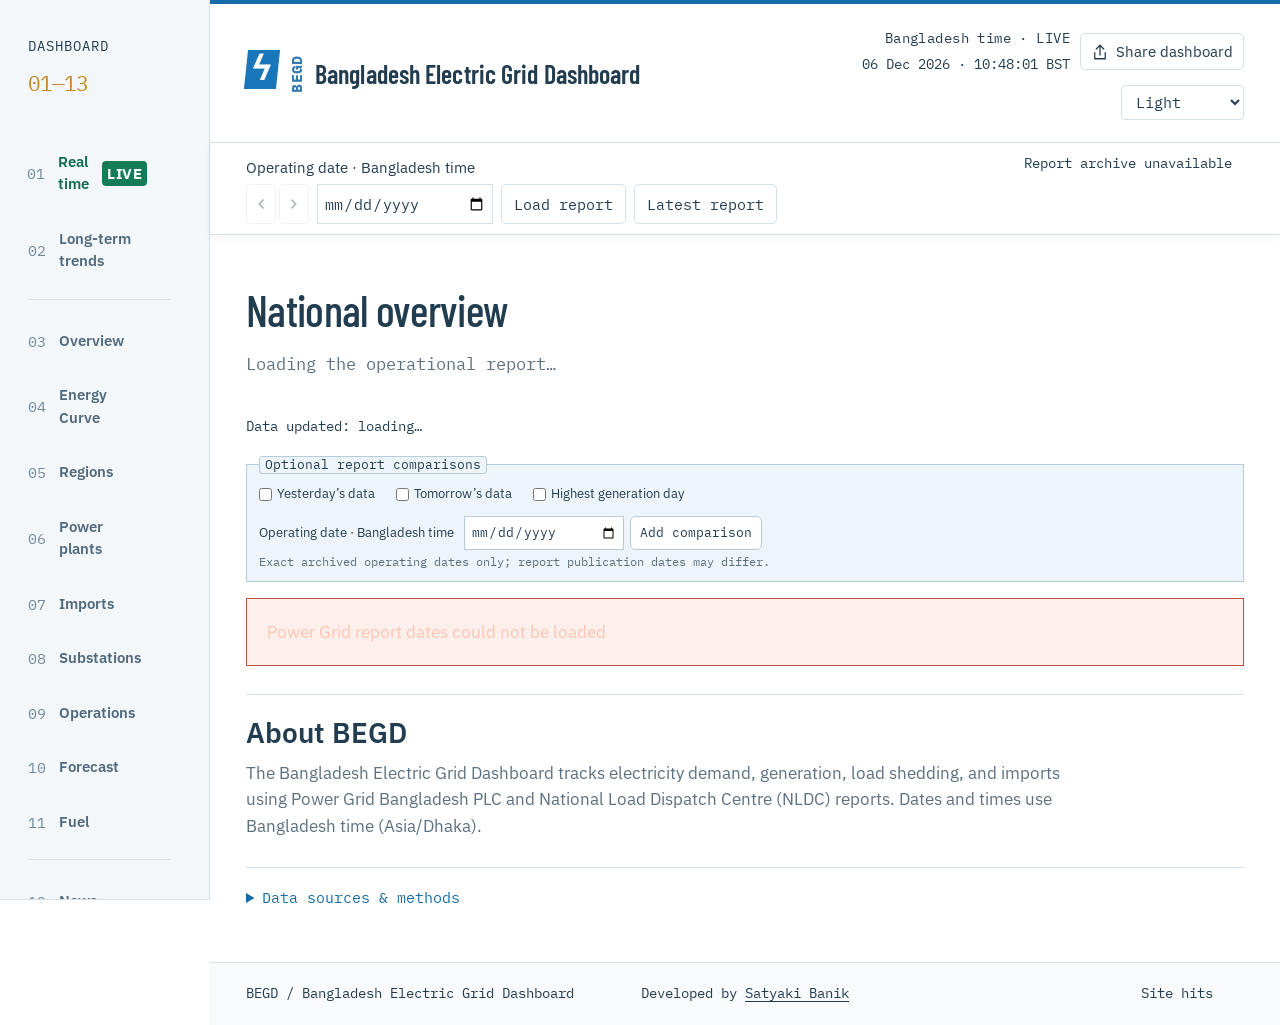
==== commit 10473841: "Shorten dashboard About and data source notes" ====
--- a/begd/index.html
+++ b/begd/index.html
@@ -36,5 +36,16 @@
 <body><button id="mobile-nav-toggle" type="button" aria-label="Open dashboard menu" aria-haspopup="dialog" aria-expanded="false" aria-controls="mobile-nav-drawer"><svg viewBox="0 0 24 24" aria-hidden="true"><path d="M4 6h16M4 12h16M4 18h16"/></svg></button><dialog id="mobile-nav-drawer" aria-labelledby="mobile-nav-heading"><div class="mobile-nav-header"><form method="dialog"><button class="mobile-nav-close" type="submit" aria-label="Close dashboard menu" autofocus><svg viewBox="0 0 24 24" aria-hidden="true"><path d="m6 6 12 12M18 6 6 18"/></svg></button></form><span id="mobile-nav-heading">Dashboard menu</span></div></dialog><header><div class="header-title-row"><a class="brand" href="#overview" aria-label="BEGD — Bangladesh Electric Grid Dashboard"><span class="brand-logo"><span class="mark" aria-hidden="true">ϟ</span><span class="brand-acronym" aria-hidden="true">BEGD</span></span><span class="brand-title">Bangladesh Electric Grid Dashboard</span></a><div class="header-actions"><div class="bangladesh-clock"><span>Bangladesh time · LIVE</span><time id="bangladesh-clock" aria-label="Current Bangladesh date and time">Loading…</time></div><button type="button" id="share-dashboard" title="Share this dashboard" aria-label="Share this dashboard"><svg viewBox="0 0 24 24" aria-hidden="true"><path d="M12 16V3m-5 5 5-5 5 5M5 13v8h14v-8"/></svg><span>Share dashboard</span></button><select id="theme-toggle" class="theme-toggle" aria-label="Dashboard theme"><option value="light">Light</option><option value="dark">Dark</option><option value="solarized">Solarized</option></select></div></div></header><div class="header-meta operating-date-bar"><span class="status">DAILY OPERATING REPORT</span><div class="report-date-controls operating-date-controls" id="report-date-controls" aria-busy="true"><label for="report-date">Operating date · Bangladesh time</label><div class="report-picker-row"><span class="report-day-nav"><button type="button" id="previous-report" aria-label="Load previous available operating date" title="Previous operating date" disabled><svg aria-hidden="true" viewBox="0 0 16 16"><path d="M10.5 3.5 6 8l4.5 4.5"/></svg></button><button type="button" id="next-report" aria-label="Load next available operating date" title="Next operating date" disabled><svg aria-hidden="true" viewBox="0 0 16 16"><path d="m5.5 3.5 4.5 4.5-4.5 4.5"/></svg></button></span><input type="date" id="report-date" class="operating-date-input" aria-describedby="report-date-help date-status"><button type="button" id="load-report" class="dashboard-button" disabled>Load report</button><button type="button" id="latest-report" class="dashboard-button" disabled>Latest report</button></div><span id="report-date-help">Exact archived operating date; publication date is shown below.</span></div><span id="date-status" aria-live="polite"></span></div>
 <nav id="dashboard-nav" aria-label="Dashboard views"><div class="nav-caption">DASHBOARD <span>01—14</span></div><a class="nav-live" href="#realtime"><span>01</span>Real time<span class="nav-live-badge" aria-label="live">LIVE</span><span class="nav-arrow">↗</span></a><a href="#trends"><span>02</span>Long-term trends<span class="nav-arrow">↗</span></a><hr class="nav-section-divider" aria-hidden="true"><a href="#overview"><span>03</span>Overview<span class="nav-arrow">↗</span></a><a href="#en-curve"><span>04</span>Energy Curve<span class="nav-arrow">↗</span></a><a href="#regions"><span>05</span>Regions<span class="nav-arrow">↗</span></a><a href="#plants"><span>06</span>Power plants<span class="nav-arrow">↗</span></a><a href="#insight"><span>07</span>Insight<span class="nav-arrow">↗</span></a><a href="#imports"><span>08</span>Imports<span class="nav-arrow">↗</span></a><a href="#substations"><span>09</span>Substations<span class="nav-arrow">↗</span></a><a href="#operations"><span>10</span>Operations<span class="nav-arrow">↗</span></a><a href="#forecast"><span>11</span>Forecast<span class="nav-arrow">↗</span></a><a href="#fuel"><span>12</span>Fuel<span class="nav-arrow">↗</span></a><hr class="nav-section-divider" aria-hidden="true"><a href="#news"><span>13</span>News<span class="nav-arrow">↗</span></a><a href="#organogram"><span>14</span>Organogram<span class="nav-arrow">↗</span></a><div class="rail-diagram" aria-hidden="true"><svg viewBox="0 0 160 180"><path d="M20 20H80V65H135V110H80V160M20 110H135M80 20V160"/><circle cx="80" cy="20" r="5"/><circle cx="80" cy="65" r="5"/><circle cx="135" cy="110" r="5"/><circle cx="80" cy="160" r="5"/><circle cx="20" cy="110" r="5"/></svg></div><div class="rail-footer">BANGLADESH<br><strong>23.6850° N / 90.3563° E</strong></div></nav>
 <main><div class="intro"><div><h1 id="title">National overview</h1><p id="subtitle">Loading the operational report…</p></div></div><p id="data-updated" class="data-updated" role="status">Data updated: loading…</p><fieldset id="day-sources" aria-label="Optional comparison data sources"><legend>Optional report comparisons</legend><label><input id="source-yesterday" type="checkbox"> Yesterday’s data <span id="yesterday-status" aria-live="polite"></span></label><label><input id="source-tomorrow" type="checkbox"> Tomorrow’s data <span id="tomorrow-status" aria-live="polite"></span></label><label><input id="source-highest" type="checkbox"> Highest generation day <span id="highest-status" aria-live="polite"></span></label><div class="custom-comparison-controls"><label for="comparison-date">Operating date · Bangladesh time</label><div><input type="date" id="comparison-date" class="operating-date-input" aria-describedby="comparison-help comparison-status"><button type="button" id="add-comparison" class="dashboard-button">Add comparison</button></div><p id="comparison-help">Exact archived operating dates only; report publication dates may differ.</p><span id="comparison-status" role="status"></span></div><ul id="custom-comparisons" aria-label="Custom report comparisons"></ul></fieldset><div id="view-status" role="status"></div><div id="error" role="alert" hidden></div><div id="content" aria-live="polite"></div><script src="chart-touch.js?v=touch-values-v2"></script><script src="chart-controls.js?v=realtime-shared-layers-v1"></script>
-<section class="about-begd" aria-labelledby="about-begd-title"><h2 id="about-begd-title">About BEGD — Bangladesh Electric Grid Dashboard</h2><p>Explore Bangladesh electricity demand, generation, reported load shedding, fuel mix, power plants, regional supply and cross-border imports. BEGD brings together daily operating reports from Power Grid Bangladesh PLC and the National Load Dispatch Center (NLDC), recent trends, archived report comparisons and separate ERP real-time readings.</p><p>All operating dates and times use Bangladesh time (Asia/Dhaka). See the sources and calculation details below for coverage, definitions and reporting limitations.</p></section><details class="method"><summary>Sources & how to read this dashboard</summary><p>Daily workbooks: <a href="https://erp.powergrid.gov.bd/w/report/[base64]/show_report" target="_blank" rel="noopener noreferrer">PGCB daily operation reports</a>.</p><p>Overview, power plants, regions, imports, substations, operations, forecast and report comparisons use the selected Power Grid Bangladesh PLC / NLDC daily workbook. The header date picker selects exact archived operating dates with the supported workbook layout. Optional Yesterday’s data and Tomorrow’s data controls load adjacent operating-day workbooks for comparison. Real time is a separate view of ERP rows dated today in Bangladesh time from the demand/supply/load shedding, generation, and India import pages. Only ERP pages with rows for today are displayed; pages without matching rows are omitted. Real time refreshes every three minutes. Highest generation day reads the date shown on Power Grid's maximum-generation page, then loads that operating day's workbook. The workbook operating date can differ from its publication date. Choose an operating date in the header and select Load report, or press Enter. The same picker supports recent and older archived reports. The arrow buttons move between available operating dates in the published archive.</p><p>All operating times use Bangladesh time (Asia/Dhaka). Generation totals include imports. Power is shown in MW; daily energy is shown in MWh or GWh. Daily energy uses published workbook totals, not sums of chart readings. Generation-side demand, substation-side demand, and reported load shedding are distinct measures. Regional figures are evening-peak snapshots, not full-day demand. Zero output alone does not establish an outage.</p><p id="source"></p><p>Workbook references: P1 (summary, fuel mix, regions, shutdowns and event log), P2 (plant details), GenLog (24-hour unit output and import readings), P3 (substation load), P4 (demand and generation), En-Curve (half-hourly generation by source and shortage), EWIC (east–west flows), Voltage (substation voltage), and Forecast (day and evening generation availability). Forecast availability remains available in the Forecast tab; the demand and generation plot uses P4 actuals, L-Curve East/West generation, and the explicitly dated PGCB hourly Forecast Scenario. The first realtime chart shows substation demand, supply and reported shedding. Real time shows today's rank-one BEGD demand and generation forecasts. The Forecast view contains the complete BEGD comparison with operating-date and model selectors, dated PGCB scenarios, and matched-hour MAE scores. PGCB demand is scored against generation-side actuals, while BEGD demand uses substation-side actuals. Historical rankings and comparisons are retrospective. Substation supply is excluded from the forecast chart; positive load shedding is substation demand minus supply. Plant comparisons include yesterday, tomorrow, and highest-generation reports when selected above. Import route labels follow the workbook. Live sources: <a href="https://erp.powergrid.gov.bd/web/generations/view_demand_supply_loadshed" target="_blank" rel="noopener">demand / supply / load shedding</a>, <a href="https://erp.powergrid.gov.bd/w/generations/view_generations" target="_blank" rel="noopener">generation by source</a>, and <a href="https://erp.powergrid.gov.bd/w/generations/imported_power_india" target="_blank" rel="noopener">India imports</a>.</p></details></main><footer><span>BEGD <span class="muted">/ Bangladesh Electric Grid Dashboard</span></span><span class="developer-credit">Developed by <a href="https://www.linkedin.com/in/satyakibanik/" target="_blank" rel="noopener noreferrer">Satyaki Banik</a></span><span class="site-hit-counter" aria-label="Total site page loads">Site hits <strong id="site-hit-count"></strong></span></footer><script src="site-counter.js?v=2"></script><script src="plant-map.js?v=basemap-v4"></script><script src="plant-map-slides.js?v=basemap-v6"></script><script src="voltage-distribution.js?v=voltage-v1"></script><script src="voltage-bands.js?v=voltage-v1"></script><script src="metric-methods.js?v=1"></script><script src="entity-history.js?v=kaptai-window-sync-v3"></script><script src="costs.js?v=1"></script><script src="data-status.js?v=1"></script><script src="event-heatmap.js?v=ranked-categories-v2"></script><script src="operational-events.js?v=event-archive-custom-dates-v1"></script><script src="system-loss.js?v=1"></script><script src="demand-trends.js?v=sections-v1"></script><script src="grid-development.js?v=2"></script><script src="circle-availability.js?v=1"></script><script src="trends.js?v=custom-trend-dates-v1"></script><script src="view-state.js?v=custom-trend-dates-v1"></script><script src="independent-study-data.js?v=forecast-top3-v3"></script><script src="forecast-performance.js?v=disclosure-v1"></script><script src="independent-study.js?v=disclosure-v1"></script><script src="organogram.js?v=desktop-tree-wrap-v2"></script><script src="news.js?v=news-label-v1"></script><script src="ewic-map.js?v=mercator-frame-v1"></script><script src="daylight.js?v=1"></script><script src="event-chronograph.js?v=uniform-pulse-v1-desktop-timeline-v1-event-category-filter-v3"></script><script src="fuel.js?v=fuel-layer-legends-v1"></script><script src="briefing.js?v=plant-change-sign-v1"></script><script src="insight.js?v=grid-scenarios-v8"></script><script src="mobile-nav.js?v=1"></script><script src="publication-timing.js?v=8"></script><script src="import-osm-paths.js?v=1"></script><script src="app.js?v=grid-area-notes-v1"></script><script src="comparisons.js?v=unique-colors-v2"></script><script src="share-view.js?v=address-bar-v1"></script><script src="vendor/html2canvas.min.js"></script><script src="figure-sharing.js?v=shared-legend-size-v1"></script><script src="readability.js?v=legend-size-v1"></script></body></html>
+<section class="about-begd" aria-labelledby="about-begd-title">
+  <h2 id="about-begd-title">About BEGD</h2>
+  <p>The Bangladesh Electric Grid Dashboard tracks electricity demand, generation, load shedding, and imports using Power Grid Bangladesh PLC and National Load Dispatch Centre (NLDC) reports. Dates and times use Bangladesh time (Asia/Dhaka).</p>
+</section>
+<details class="method">
+  <summary>Data sources &amp; methods</summary>
+  <p><strong>Daily reports.</strong> Choose an operating date to load its workbook. Publication dates may differ. <a href="https://erp.powergrid.gov.bd/w/report/[base64]/show_report" target="_blank" rel="noopener noreferrer">Power Grid daily report archive</a>.</p>
+  <p><strong>Real time.</strong> The tab shows today’s ERP readings and checks for a new published snapshot every three minutes. <a href="https://erp.powergrid.gov.bd/web/generations/view_demand_supply_loadshed" target="_blank" rel="noopener noreferrer">Demand, supply and load shedding</a> · <a href="https://erp.powergrid.gov.bd/w/generations/view_generations" target="_blank" rel="noopener noreferrer">Generation by source</a> · <a href="https://erp.powergrid.gov.bd/w/generations/imported_power_india" target="_blank" rel="noopener noreferrer">India imports</a>.</p>
+  <p><strong>Reading the figures.</strong> Generation includes imports. Power is in MW, and daily energy uses published MWh or GWh totals. Regional demand reflects the evening peak.</p>
+  <p><strong>Forecasts.</strong> The Forecast tab compares modeled demand and generation with published Power Grid scenarios and observed values. Power Grid demand is scored on a generation-side basis, and BEGD demand on a substation-side basis.</p>
+  <p id="source"></p>
+</details></main><footer><span>BEGD <span class="muted">/ Bangladesh Electric Grid Dashboard</span></span><span class="developer-credit">Developed by <a href="https://www.linkedin.com/in/satyakibanik/" target="_blank" rel="noopener noreferrer">Satyaki Banik</a></span><span class="site-hit-counter" aria-label="Total site page loads">Site hits <strong id="site-hit-count"></strong></span></footer><script src="site-counter.js?v=2"></script><script src="plant-map.js?v=basemap-v4"></script><script src="plant-map-slides.js?v=basemap-v6"></script><script src="voltage-distribution.js?v=voltage-v1"></script><script src="voltage-bands.js?v=voltage-v1"></script><script src="metric-methods.js?v=1"></script><script src="entity-history.js?v=kaptai-window-sync-v3"></script><script src="costs.js?v=1"></script><script src="data-status.js?v=1"></script><script src="event-heatmap.js?v=ranked-categories-v2"></script><script src="operational-events.js?v=event-archive-custom-dates-v1"></script><script src="system-loss.js?v=1"></script><script src="demand-trends.js?v=sections-v1"></script><script src="grid-development.js?v=2"></script><script src="circle-availability.js?v=1"></script><script src="trends.js?v=custom-trend-dates-v1"></script><script src="view-state.js?v=custom-trend-dates-v1"></script><script src="independent-study-data.js?v=forecast-top3-v3"></script><script src="forecast-performance.js?v=disclosure-v1"></script><script src="independent-study.js?v=disclosure-v1"></script><script src="organogram.js?v=desktop-tree-wrap-v2"></script><script src="news.js?v=news-label-v1"></script><script src="ewic-map.js?v=mercator-frame-v1"></script><script src="daylight.js?v=1"></script><script src="event-chronograph.js?v=uniform-pulse-v1-desktop-timeline-v1-event-category-filter-v3"></script><script src="fuel.js?v=fuel-layer-legends-v1"></script><script src="briefing.js?v=plant-change-sign-v1"></script><script src="insight.js?v=grid-scenarios-v8"></script><script src="mobile-nav.js?v=1"></script><script src="publication-timing.js?v=8"></script><script src="import-osm-paths.js?v=1"></script><script src="app.js?v=grid-area-notes-v1"></script><script src="comparisons.js?v=unique-colors-v2"></script><script src="share-view.js?v=address-bar-v1"></script><script src="vendor/html2canvas.min.js"></script><script src="figure-sharing.js?v=shared-legend-size-v1"></script><script src="readability.js?v=legend-size-v1"></script></body></html>
 
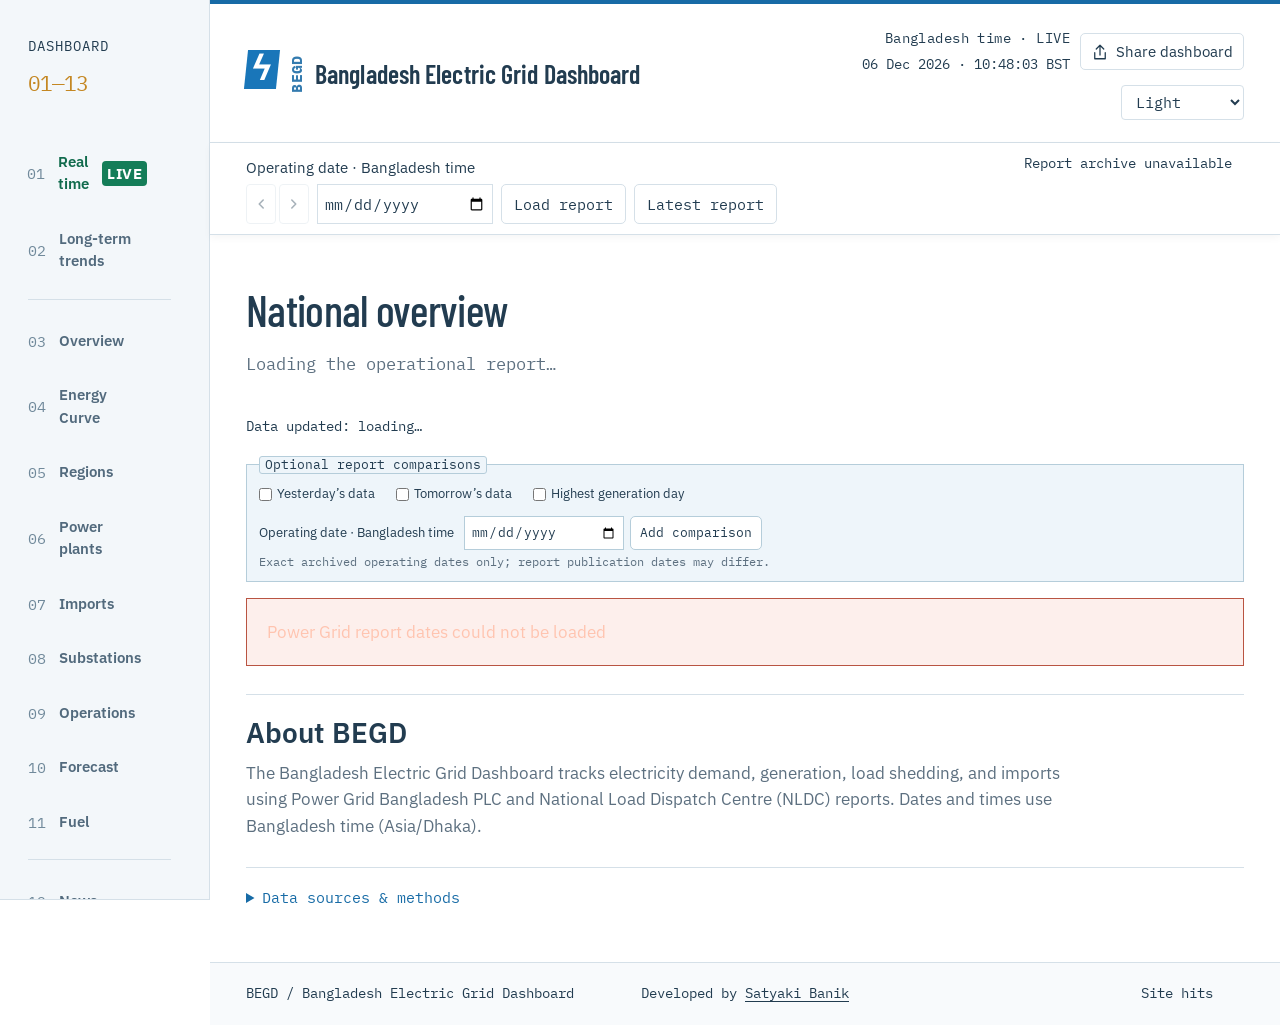
==== commit 581731cc: "Calibrate remaining intraday demand against recent ERP readings" ====
--- a/begd/index.html
+++ b/begd/index.html
@@ -47,5 +47,5 @@
   <p><strong>Reading the figures.</strong> Generation includes imports. Power is in MW, and daily energy uses published MWh or GWh totals. Regional demand reflects the evening peak.</p>
   <p><strong>Forecasts.</strong> The Forecast tab compares modeled demand and generation with published Power Grid scenarios and observed values. Power Grid demand is scored on a generation-side basis, and BEGD demand on a substation-side basis.</p>
   <p id="source"></p>
-</details></main><footer><span>BEGD <span class="muted">/ Bangladesh Electric Grid Dashboard</span></span><span class="developer-credit">Developed by <a href="https://www.linkedin.com/in/satyakibanik/" target="_blank" rel="noopener noreferrer">Satyaki Banik</a></span><span class="site-hit-counter" aria-label="Total site page loads">Site hits <strong id="site-hit-count"></strong></span></footer><script src="site-counter.js?v=2"></script><script src="plant-map.js?v=basemap-v4"></script><script src="plant-map-slides.js?v=basemap-v6"></script><script src="voltage-distribution.js?v=voltage-v1"></script><script src="voltage-bands.js?v=voltage-v1"></script><script src="metric-methods.js?v=1"></script><script src="entity-history.js?v=kaptai-window-sync-v3"></script><script src="costs.js?v=1"></script><script src="data-status.js?v=1"></script><script src="event-heatmap.js?v=ranked-categories-v2"></script><script src="operational-events.js?v=event-archive-custom-dates-v1"></script><script src="system-loss.js?v=1"></script><script src="demand-trends.js?v=sections-v1"></script><script src="grid-development.js?v=2"></script><script src="circle-availability.js?v=1"></script><script src="trends.js?v=custom-trend-dates-v1"></script><script src="view-state.js?v=custom-trend-dates-v1"></script><script src="independent-study-data.js?v=forecast-top3-v3"></script><script src="forecast-performance.js?v=disclosure-v1"></script><script src="independent-study.js?v=disclosure-v1"></script><script src="organogram.js?v=desktop-tree-wrap-v2"></script><script src="news.js?v=news-label-v1"></script><script src="ewic-map.js?v=mercator-frame-v1"></script><script src="daylight.js?v=1"></script><script src="event-chronograph.js?v=uniform-pulse-v1-desktop-timeline-v1-event-category-filter-v3"></script><script src="fuel.js?v=fuel-layer-legends-v1"></script><script src="briefing.js?v=plant-change-sign-v1"></script><script src="insight.js?v=grid-scenarios-v8"></script><script src="mobile-nav.js?v=1"></script><script src="publication-timing.js?v=8"></script><script src="import-osm-paths.js?v=1"></script><script src="app.js?v=grid-area-notes-v1"></script><script src="comparisons.js?v=unique-colors-v2"></script><script src="share-view.js?v=address-bar-v1"></script><script src="vendor/html2canvas.min.js"></script><script src="figure-sharing.js?v=shared-legend-size-v1"></script><script src="readability.js?v=legend-size-v1"></script></body></html>
+</details></main><footer><span>BEGD <span class="muted">/ Bangladesh Electric Grid Dashboard</span></span><span class="developer-credit">Developed by <a href="https://www.linkedin.com/in/satyakibanik/" target="_blank" rel="noopener noreferrer">Satyaki Banik</a></span><span class="site-hit-counter" aria-label="Total site page loads">Site hits <strong id="site-hit-count"></strong></span></footer><script src="site-counter.js?v=2"></script><script src="plant-map.js?v=basemap-v4"></script><script src="plant-map-slides.js?v=basemap-v6"></script><script src="voltage-distribution.js?v=voltage-v1"></script><script src="voltage-bands.js?v=voltage-v1"></script><script src="metric-methods.js?v=1"></script><script src="entity-history.js?v=kaptai-window-sync-v3"></script><script src="costs.js?v=1"></script><script src="data-status.js?v=1"></script><script src="event-heatmap.js?v=ranked-categories-v2"></script><script src="operational-events.js?v=event-archive-custom-dates-v1"></script><script src="system-loss.js?v=1"></script><script src="demand-trends.js?v=sections-v1"></script><script src="grid-development.js?v=2"></script><script src="circle-availability.js?v=1"></script><script src="trends.js?v=custom-trend-dates-v1"></script><script src="view-state.js?v=custom-trend-dates-v1"></script><script src="independent-study-data.js?v=forecast-top3-v3"></script><script src="forecast-performance.js?v=disclosure-v1"></script><script src="independent-study.js?v=disclosure-v1"></script><script src="organogram.js?v=desktop-tree-wrap-v2"></script><script src="news.js?v=news-label-v1"></script><script src="ewic-map.js?v=mercator-frame-v1"></script><script src="daylight.js?v=1"></script><script src="event-chronograph.js?v=uniform-pulse-v1-desktop-timeline-v1-event-category-filter-v3"></script><script src="fuel.js?v=fuel-layer-legends-v1"></script><script src="briefing.js?v=plant-change-sign-v1"></script><script src="insight.js?v=grid-scenarios-v8"></script><script src="mobile-nav.js?v=1"></script><script src="publication-timing.js?v=8"></script><script src="import-osm-paths.js?v=1"></script><script src="app.js?v=intraday-demand-v1"></script><script src="comparisons.js?v=unique-colors-v2"></script><script src="share-view.js?v=address-bar-v1"></script><script src="vendor/html2canvas.min.js"></script><script src="figure-sharing.js?v=shared-legend-size-v1"></script><script src="readability.js?v=legend-size-v1"></script></body></html>
 
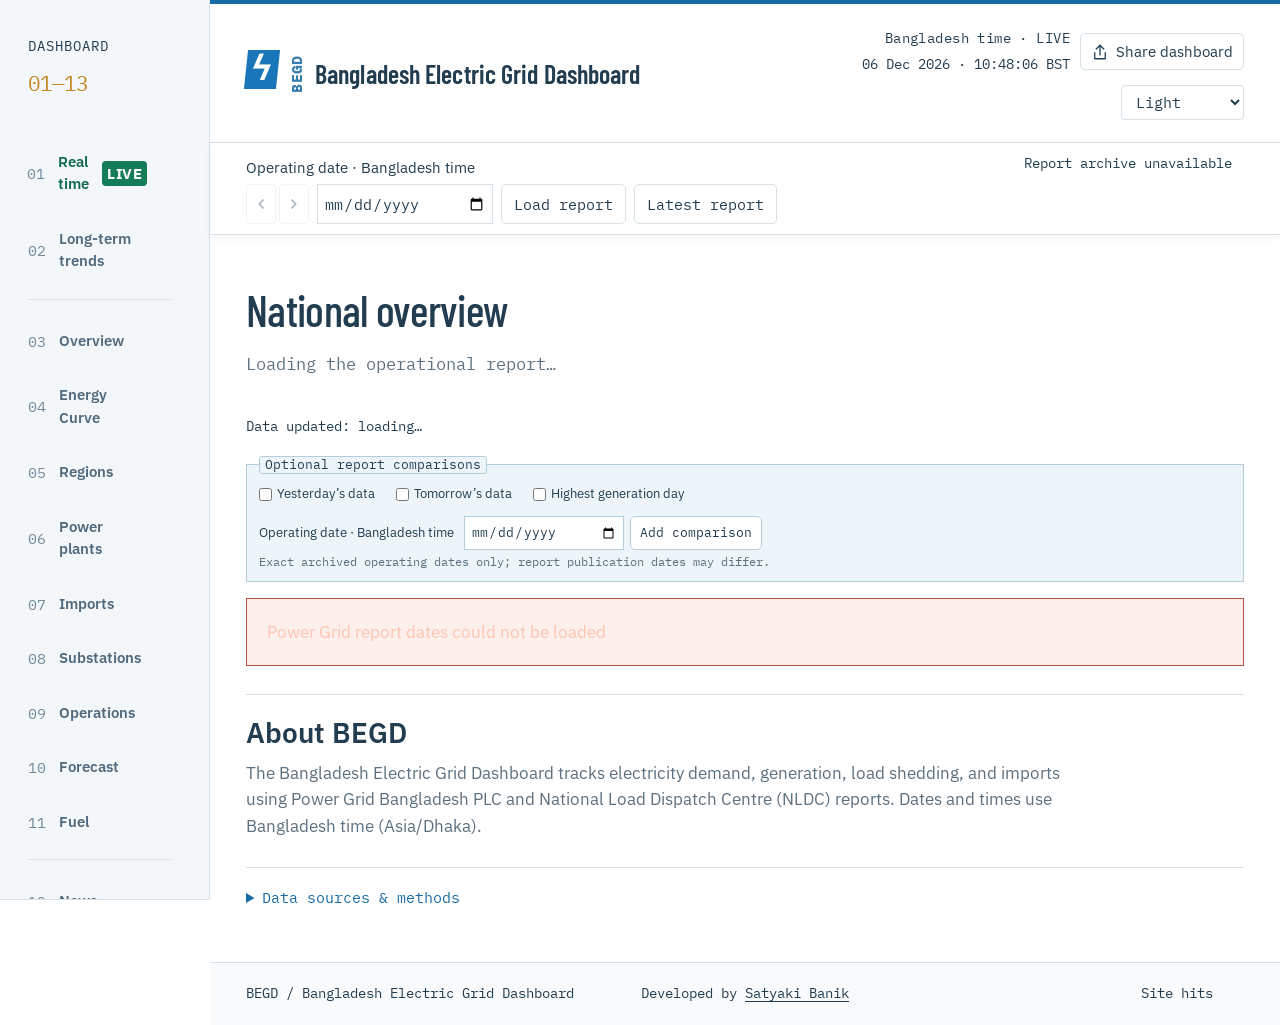
==== commit ae98e7d1: "Hide real-time demand forecasts until bias correction is ready" ====
--- a/begd/index.html
+++ b/begd/index.html
@@ -47,5 +47,5 @@
   <p><strong>Reading the figures.</strong> Generation includes imports. Power is in MW, and daily energy uses published MWh or GWh totals. Regional demand reflects the evening peak.</p>
   <p><strong>Forecasts.</strong> The Forecast tab compares modeled demand and generation with published Power Grid scenarios and observed values. Power Grid demand is scored on a generation-side basis, and BEGD demand on a substation-side basis.</p>
   <p id="source"></p>
-</details></main><footer><span>BEGD <span class="muted">/ Bangladesh Electric Grid Dashboard</span></span><span class="developer-credit">Developed by <a href="https://www.linkedin.com/in/satyakibanik/" target="_blank" rel="noopener noreferrer">Satyaki Banik</a></span><span class="site-hit-counter" aria-label="Total site page loads">Site hits <strong id="site-hit-count"></strong></span></footer><script src="site-counter.js?v=2"></script><script src="plant-map.js?v=basemap-v4"></script><script src="plant-map-slides.js?v=basemap-v6"></script><script src="voltage-distribution.js?v=voltage-v1"></script><script src="voltage-bands.js?v=voltage-v1"></script><script src="metric-methods.js?v=1"></script><script src="entity-history.js?v=kaptai-window-sync-v3"></script><script src="costs.js?v=1"></script><script src="data-status.js?v=1"></script><script src="event-heatmap.js?v=ranked-categories-v2"></script><script src="operational-events.js?v=event-archive-custom-dates-v1"></script><script src="system-loss.js?v=1"></script><script src="demand-trends.js?v=sections-v1"></script><script src="grid-development.js?v=2"></script><script src="circle-availability.js?v=1"></script><script src="trends.js?v=custom-trend-dates-v1"></script><script src="view-state.js?v=custom-trend-dates-v1"></script><script src="independent-study-data.js?v=forecast-top3-v3"></script><script src="forecast-performance.js?v=disclosure-v1"></script><script src="independent-study.js?v=disclosure-v1"></script><script src="organogram.js?v=desktop-tree-wrap-v2"></script><script src="news.js?v=news-label-v1"></script><script src="ewic-map.js?v=mercator-frame-v1"></script><script src="daylight.js?v=1"></script><script src="event-chronograph.js?v=uniform-pulse-v1-desktop-timeline-v1-event-category-filter-v3"></script><script src="fuel.js?v=fuel-layer-legends-v1"></script><script src="briefing.js?v=plant-change-sign-v1"></script><script src="insight.js?v=grid-scenarios-v8"></script><script src="mobile-nav.js?v=1"></script><script src="publication-timing.js?v=8"></script><script src="import-osm-paths.js?v=1"></script><script src="app.js?v=intraday-demand-v1"></script><script src="comparisons.js?v=unique-colors-v2"></script><script src="share-view.js?v=address-bar-v1"></script><script src="vendor/html2canvas.min.js"></script><script src="figure-sharing.js?v=shared-legend-size-v1"></script><script src="readability.js?v=legend-size-v1"></script></body></html>
+</details></main><footer><span>BEGD <span class="muted">/ Bangladesh Electric Grid Dashboard</span></span><span class="developer-credit">Developed by <a href="https://www.linkedin.com/in/satyakibanik/" target="_blank" rel="noopener noreferrer">Satyaki Banik</a></span><span class="site-hit-counter" aria-label="Total site page loads">Site hits <strong id="site-hit-count"></strong></span></footer><script src="site-counter.js?v=2"></script><script src="plant-map.js?v=basemap-v4"></script><script src="plant-map-slides.js?v=basemap-v6"></script><script src="voltage-distribution.js?v=voltage-v1"></script><script src="voltage-bands.js?v=voltage-v1"></script><script src="metric-methods.js?v=1"></script><script src="entity-history.js?v=kaptai-window-sync-v3"></script><script src="costs.js?v=1"></script><script src="data-status.js?v=1"></script><script src="event-heatmap.js?v=ranked-categories-v2"></script><script src="operational-events.js?v=event-archive-custom-dates-v1"></script><script src="system-loss.js?v=1"></script><script src="demand-trends.js?v=sections-v1"></script><script src="grid-development.js?v=2"></script><script src="circle-availability.js?v=1"></script><script src="trends.js?v=custom-trend-dates-v1"></script><script src="view-state.js?v=custom-trend-dates-v1"></script><script src="independent-study-data.js?v=forecast-top3-v3"></script><script src="forecast-performance.js?v=disclosure-v1"></script><script src="independent-study.js?v=disclosure-v1"></script><script src="organogram.js?v=desktop-tree-wrap-v2"></script><script src="news.js?v=news-label-v1"></script><script src="ewic-map.js?v=mercator-frame-v1"></script><script src="daylight.js?v=1"></script><script src="event-chronograph.js?v=uniform-pulse-v1-desktop-timeline-v1-event-category-filter-v3"></script><script src="fuel.js?v=fuel-layer-legends-v1"></script><script src="briefing.js?v=plant-change-sign-v1"></script><script src="insight.js?v=grid-scenarios-v8"></script><script src="mobile-nav.js?v=1"></script><script src="publication-timing.js?v=8"></script><script src="import-osm-paths.js?v=1"></script><script src="app.js?v=intraday-demand-v2"></script><script src="comparisons.js?v=unique-colors-v2"></script><script src="share-view.js?v=address-bar-v1"></script><script src="vendor/html2canvas.min.js"></script><script src="figure-sharing.js?v=shared-legend-size-v1"></script><script src="readability.js?v=legend-size-v1"></script></body></html>
 
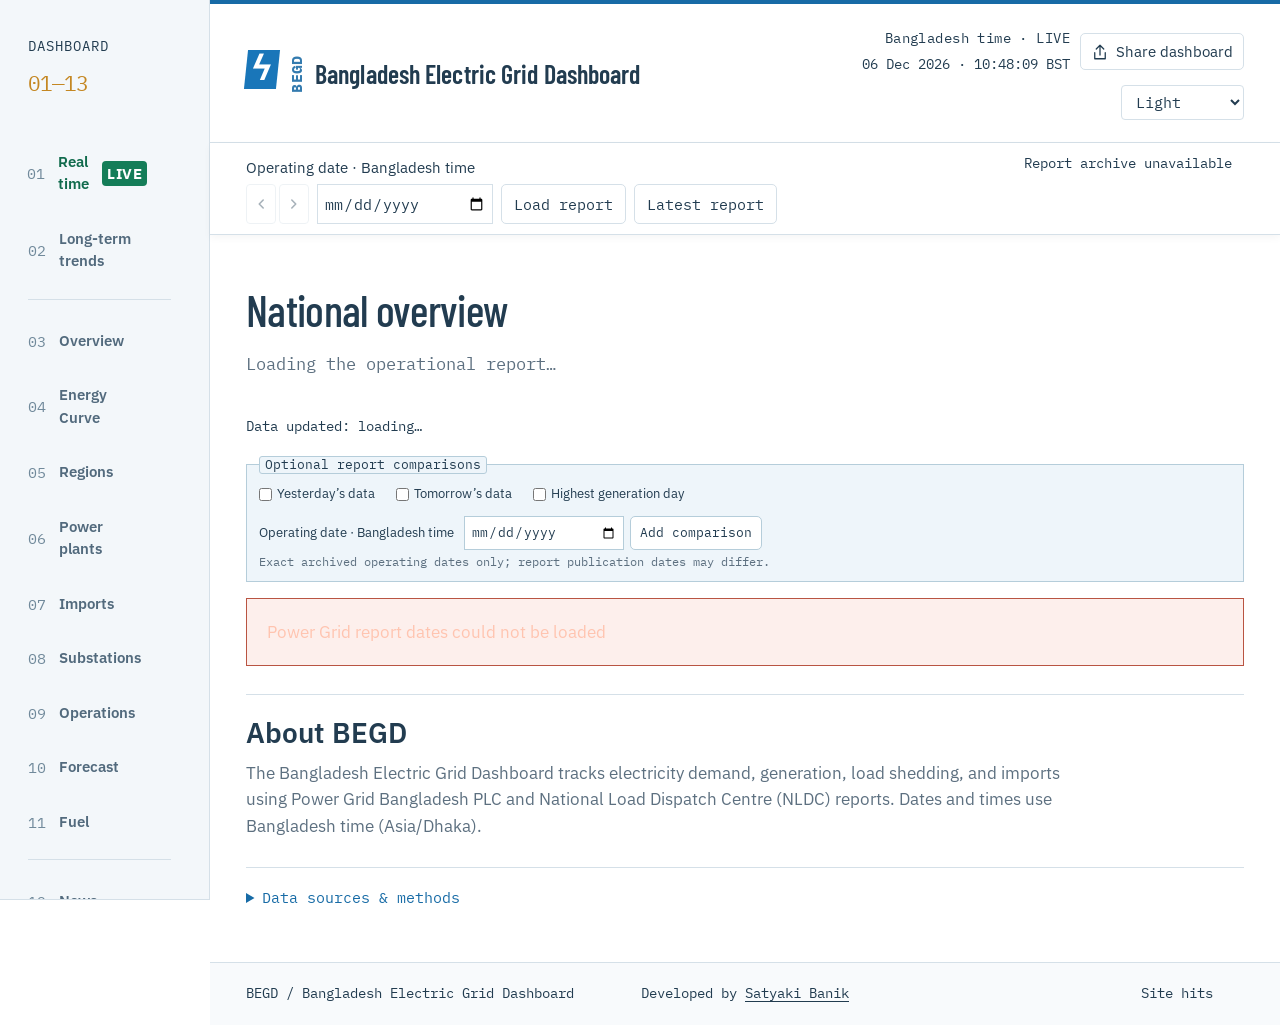
==== commit 8b6a7273: "Keep intraday demand visible during day-ahead calibration" ====
--- a/begd/index.html
+++ b/begd/index.html
@@ -47,5 +47,5 @@
   <p><strong>Reading the figures.</strong> Generation includes imports. Power is in MW, and daily energy uses published MWh or GWh totals. Regional demand reflects the evening peak.</p>
   <p><strong>Forecasts.</strong> The Forecast tab compares modeled demand and generation with published Power Grid scenarios and observed values. Power Grid demand is scored on a generation-side basis, and BEGD demand on a substation-side basis.</p>
   <p id="source"></p>
-</details></main><footer><span>BEGD <span class="muted">/ Bangladesh Electric Grid Dashboard</span></span><span class="developer-credit">Developed by <a href="https://www.linkedin.com/in/satyakibanik/" target="_blank" rel="noopener noreferrer">Satyaki Banik</a></span><span class="site-hit-counter" aria-label="Total site page loads">Site hits <strong id="site-hit-count"></strong></span></footer><script src="site-counter.js?v=2"></script><script src="plant-map.js?v=basemap-v4"></script><script src="plant-map-slides.js?v=basemap-v6"></script><script src="voltage-distribution.js?v=voltage-v1"></script><script src="voltage-bands.js?v=voltage-v1"></script><script src="metric-methods.js?v=1"></script><script src="entity-history.js?v=kaptai-window-sync-v3"></script><script src="costs.js?v=1"></script><script src="data-status.js?v=1"></script><script src="event-heatmap.js?v=ranked-categories-v2"></script><script src="operational-events.js?v=event-archive-custom-dates-v1"></script><script src="system-loss.js?v=1"></script><script src="demand-trends.js?v=sections-v1"></script><script src="grid-development.js?v=2"></script><script src="circle-availability.js?v=1"></script><script src="trends.js?v=custom-trend-dates-v1"></script><script src="view-state.js?v=custom-trend-dates-v1"></script><script src="independent-study-data.js?v=forecast-top3-v3"></script><script src="forecast-performance.js?v=disclosure-v1"></script><script src="independent-study.js?v=disclosure-v1"></script><script src="organogram.js?v=desktop-tree-wrap-v2"></script><script src="news.js?v=news-label-v1"></script><script src="ewic-map.js?v=mercator-frame-v1"></script><script src="daylight.js?v=1"></script><script src="event-chronograph.js?v=uniform-pulse-v1-desktop-timeline-v1-event-category-filter-v3"></script><script src="fuel.js?v=fuel-layer-legends-v1"></script><script src="briefing.js?v=plant-change-sign-v1"></script><script src="insight.js?v=grid-scenarios-v8"></script><script src="mobile-nav.js?v=1"></script><script src="publication-timing.js?v=8"></script><script src="import-osm-paths.js?v=1"></script><script src="app.js?v=intraday-demand-v2"></script><script src="comparisons.js?v=unique-colors-v2"></script><script src="share-view.js?v=address-bar-v1"></script><script src="vendor/html2canvas.min.js"></script><script src="figure-sharing.js?v=shared-legend-size-v1"></script><script src="readability.js?v=legend-size-v1"></script></body></html>
+</details></main><footer><span>BEGD <span class="muted">/ Bangladesh Electric Grid Dashboard</span></span><span class="developer-credit">Developed by <a href="https://www.linkedin.com/in/satyakibanik/" target="_blank" rel="noopener noreferrer">Satyaki Banik</a></span><span class="site-hit-counter" aria-label="Total site page loads">Site hits <strong id="site-hit-count"></strong></span></footer><script src="site-counter.js?v=2"></script><script src="plant-map.js?v=basemap-v4"></script><script src="plant-map-slides.js?v=basemap-v6"></script><script src="voltage-distribution.js?v=voltage-v1"></script><script src="voltage-bands.js?v=voltage-v1"></script><script src="metric-methods.js?v=1"></script><script src="entity-history.js?v=kaptai-window-sync-v3"></script><script src="costs.js?v=1"></script><script src="data-status.js?v=1"></script><script src="event-heatmap.js?v=ranked-categories-v2"></script><script src="operational-events.js?v=event-archive-custom-dates-v1"></script><script src="system-loss.js?v=1"></script><script src="demand-trends.js?v=sections-v1"></script><script src="grid-development.js?v=2"></script><script src="circle-availability.js?v=1"></script><script src="trends.js?v=custom-trend-dates-v1"></script><script src="view-state.js?v=custom-trend-dates-v1"></script><script src="independent-study-data.js?v=forecast-top3-v3"></script><script src="forecast-performance.js?v=disclosure-v1"></script><script src="independent-study.js?v=disclosure-v1"></script><script src="organogram.js?v=desktop-tree-wrap-v2"></script><script src="news.js?v=news-label-v1"></script><script src="ewic-map.js?v=mercator-frame-v1"></script><script src="daylight.js?v=1"></script><script src="event-chronograph.js?v=uniform-pulse-v1-desktop-timeline-v1-event-category-filter-v3"></script><script src="fuel.js?v=fuel-layer-legends-v1"></script><script src="briefing.js?v=plant-change-sign-v1"></script><script src="insight.js?v=grid-scenarios-v8"></script><script src="mobile-nav.js?v=1"></script><script src="publication-timing.js?v=8"></script><script src="import-osm-paths.js?v=1"></script><script src="app.js?v=intraday-demand-v3"></script><script src="comparisons.js?v=unique-colors-v2"></script><script src="share-view.js?v=address-bar-v1"></script><script src="vendor/html2canvas.min.js"></script><script src="figure-sharing.js?v=shared-legend-size-v1"></script><script src="readability.js?v=legend-size-v1"></script></body></html>
 
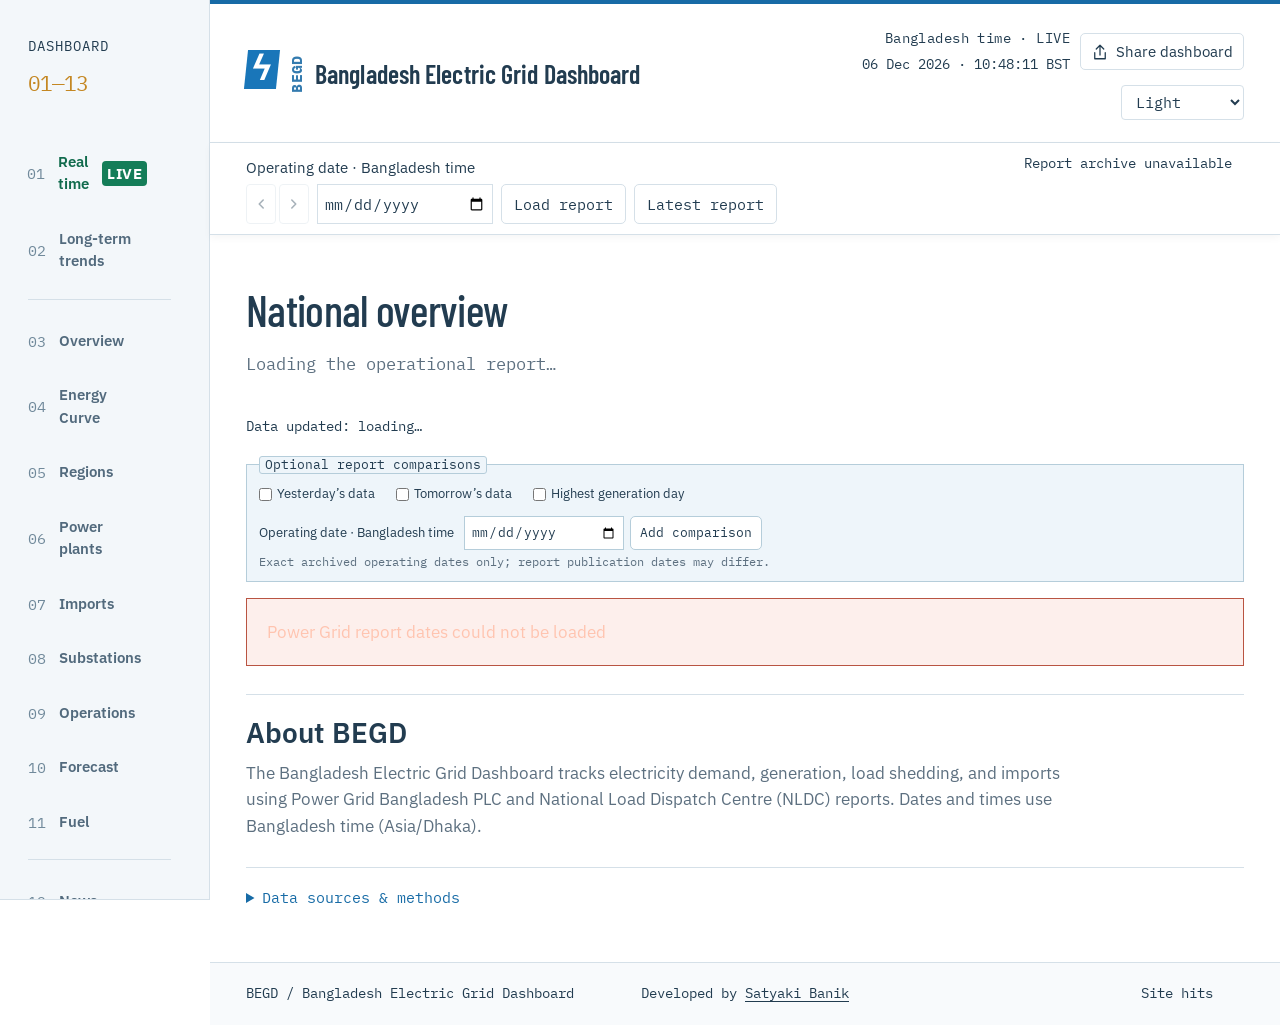
==== commit 60c814ea: "Make dashboard PNG legends readable" ====
--- a/begd/index.html
+++ b/begd/index.html
@@ -47,5 +47,5 @@
   <p><strong>Reading the figures.</strong> Generation includes imports. Power is in MW, and daily energy uses published MWh or GWh totals. Regional demand reflects the evening peak.</p>
   <p><strong>Forecasts.</strong> The Forecast tab compares modeled demand and generation with published Power Grid scenarios and observed values. Power Grid demand is scored on a generation-side basis, and BEGD demand on a substation-side basis.</p>
   <p id="source"></p>
-</details></main><footer><span>BEGD <span class="muted">/ Bangladesh Electric Grid Dashboard</span></span><span class="developer-credit">Developed by <a href="https://www.linkedin.com/in/satyakibanik/" target="_blank" rel="noopener noreferrer">Satyaki Banik</a></span><span class="site-hit-counter" aria-label="Total site page loads">Site hits <strong id="site-hit-count"></strong></span></footer><script src="site-counter.js?v=2"></script><script src="plant-map.js?v=basemap-v4"></script><script src="plant-map-slides.js?v=basemap-v6"></script><script src="voltage-distribution.js?v=voltage-v1"></script><script src="voltage-bands.js?v=voltage-v1"></script><script src="metric-methods.js?v=1"></script><script src="entity-history.js?v=kaptai-window-sync-v3"></script><script src="costs.js?v=1"></script><script src="data-status.js?v=1"></script><script src="event-heatmap.js?v=ranked-categories-v2"></script><script src="operational-events.js?v=event-archive-custom-dates-v1"></script><script src="system-loss.js?v=1"></script><script src="demand-trends.js?v=sections-v1"></script><script src="grid-development.js?v=2"></script><script src="circle-availability.js?v=1"></script><script src="trends.js?v=custom-trend-dates-v1"></script><script src="view-state.js?v=custom-trend-dates-v1"></script><script src="independent-study-data.js?v=forecast-top3-v3"></script><script src="forecast-performance.js?v=disclosure-v1"></script><script src="independent-study.js?v=disclosure-v1"></script><script src="organogram.js?v=desktop-tree-wrap-v2"></script><script src="news.js?v=news-label-v1"></script><script src="ewic-map.js?v=mercator-frame-v1"></script><script src="daylight.js?v=1"></script><script src="event-chronograph.js?v=uniform-pulse-v1-desktop-timeline-v1-event-category-filter-v3"></script><script src="fuel.js?v=fuel-layer-legends-v1"></script><script src="briefing.js?v=plant-change-sign-v1"></script><script src="insight.js?v=grid-scenarios-v8"></script><script src="mobile-nav.js?v=1"></script><script src="publication-timing.js?v=8"></script><script src="import-osm-paths.js?v=1"></script><script src="app.js?v=intraday-demand-v3"></script><script src="comparisons.js?v=unique-colors-v2"></script><script src="share-view.js?v=address-bar-v1"></script><script src="vendor/html2canvas.min.js"></script><script src="figure-sharing.js?v=shared-legend-size-v1"></script><script src="readability.js?v=legend-size-v1"></script></body></html>
+</details></main><footer><span>BEGD <span class="muted">/ Bangladesh Electric Grid Dashboard</span></span><span class="developer-credit">Developed by <a href="https://www.linkedin.com/in/satyakibanik/" target="_blank" rel="noopener noreferrer">Satyaki Banik</a></span><span class="site-hit-counter" aria-label="Total site page loads">Site hits <strong id="site-hit-count"></strong></span></footer><script src="site-counter.js?v=2"></script><script src="plant-map.js?v=basemap-v4"></script><script src="plant-map-slides.js?v=basemap-v6"></script><script src="voltage-distribution.js?v=voltage-v1"></script><script src="voltage-bands.js?v=voltage-v1"></script><script src="metric-methods.js?v=1"></script><script src="entity-history.js?v=kaptai-window-sync-v3"></script><script src="costs.js?v=1"></script><script src="data-status.js?v=1"></script><script src="event-heatmap.js?v=ranked-categories-v2"></script><script src="operational-events.js?v=event-archive-custom-dates-v1"></script><script src="system-loss.js?v=1"></script><script src="demand-trends.js?v=sections-v1"></script><script src="grid-development.js?v=2"></script><script src="circle-availability.js?v=1"></script><script src="trends.js?v=custom-trend-dates-v1"></script><script src="view-state.js?v=custom-trend-dates-v1"></script><script src="independent-study-data.js?v=forecast-top3-v3"></script><script src="forecast-performance.js?v=disclosure-v1"></script><script src="independent-study.js?v=disclosure-v1"></script><script src="organogram.js?v=desktop-tree-wrap-v2"></script><script src="news.js?v=news-label-v1"></script><script src="ewic-map.js?v=mercator-frame-v1"></script><script src="daylight.js?v=1"></script><script src="event-chronograph.js?v=uniform-pulse-v1-desktop-timeline-v1-event-category-filter-v3"></script><script src="fuel.js?v=fuel-layer-legends-v1"></script><script src="briefing.js?v=plant-change-sign-v1"></script><script src="insight.js?v=grid-scenarios-v8"></script><script src="mobile-nav.js?v=1"></script><script src="publication-timing.js?v=8"></script><script src="import-osm-paths.js?v=1"></script><script src="app.js?v=intraday-demand-v3"></script><script src="comparisons.js?v=unique-colors-v2"></script><script src="share-view.js?v=address-bar-v1"></script><script src="vendor/html2canvas.min.js"></script><script src="figure-sharing.js?v=export-legend-size-v2"></script><script src="readability.js?v=legend-size-v1"></script></body></html>
 
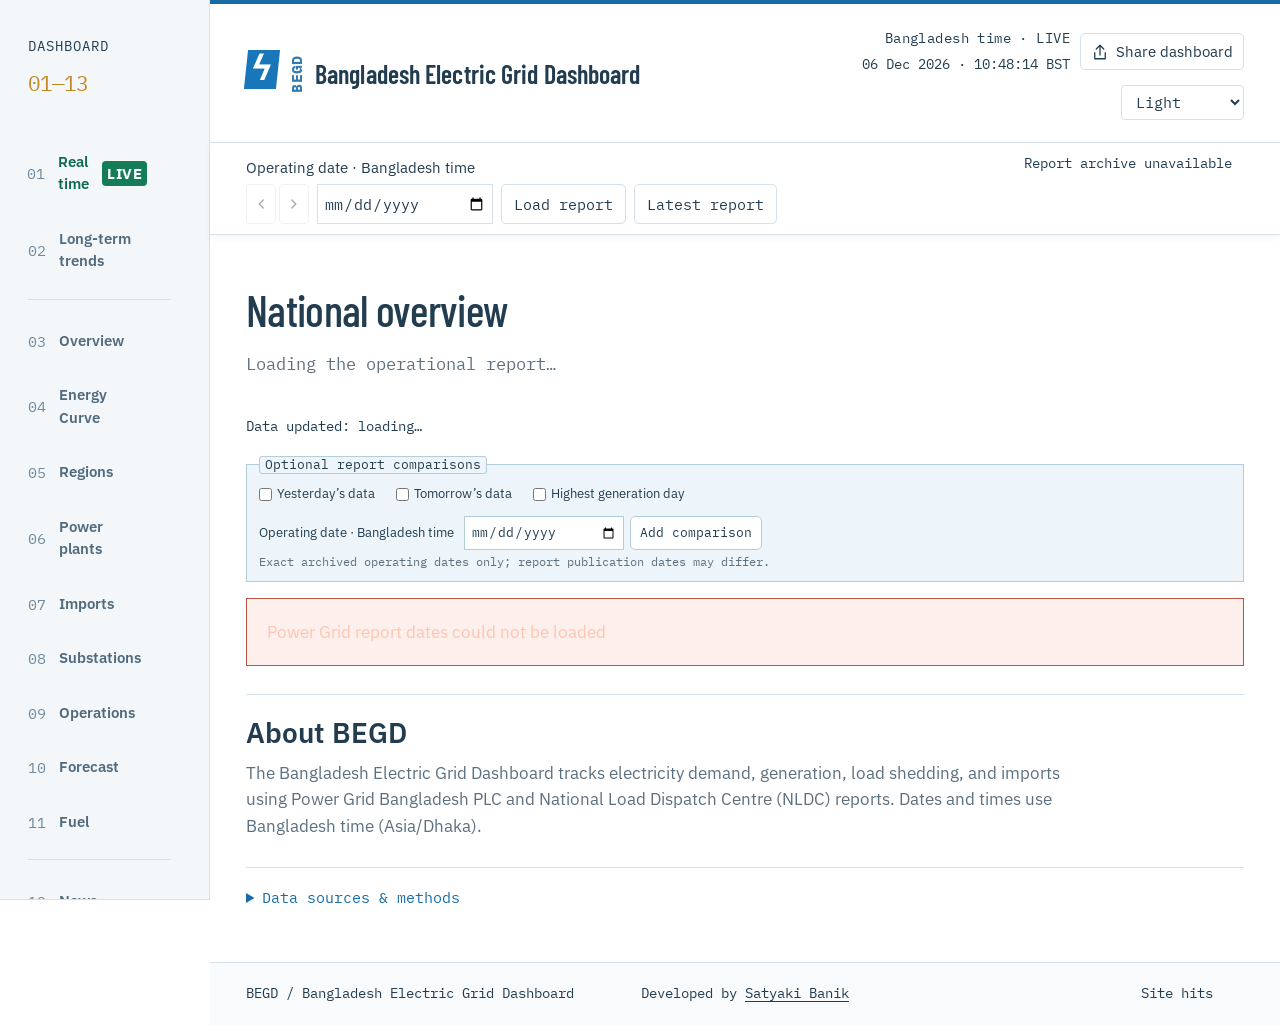
==== commit 315cde77: "Hide checkboxes in exported figures" ====
--- a/begd/index.html
+++ b/begd/index.html
@@ -47,5 +47,5 @@
   <p><strong>Reading the figures.</strong> Generation includes imports. Power is in MW, and daily energy uses published MWh or GWh totals. Regional demand reflects the evening peak.</p>
   <p><strong>Forecasts.</strong> The Forecast tab compares modeled demand and generation with published Power Grid scenarios and observed values. Power Grid demand is scored on a generation-side basis, and BEGD demand on a substation-side basis.</p>
   <p id="source"></p>
-</details></main><footer><span>BEGD <span class="muted">/ Bangladesh Electric Grid Dashboard</span></span><span class="developer-credit">Developed by <a href="https://www.linkedin.com/in/satyakibanik/" target="_blank" rel="noopener noreferrer">Satyaki Banik</a></span><span class="site-hit-counter" aria-label="Total site page loads">Site hits <strong id="site-hit-count"></strong></span></footer><script src="site-counter.js?v=2"></script><script src="plant-map.js?v=basemap-v4"></script><script src="plant-map-slides.js?v=basemap-v6"></script><script src="voltage-distribution.js?v=voltage-v1"></script><script src="voltage-bands.js?v=voltage-v1"></script><script src="metric-methods.js?v=1"></script><script src="entity-history.js?v=kaptai-window-sync-v3"></script><script src="costs.js?v=1"></script><script src="data-status.js?v=1"></script><script src="event-heatmap.js?v=ranked-categories-v2"></script><script src="operational-events.js?v=event-archive-custom-dates-v1"></script><script src="system-loss.js?v=1"></script><script src="demand-trends.js?v=sections-v1"></script><script src="grid-development.js?v=2"></script><script src="circle-availability.js?v=1"></script><script src="trends.js?v=custom-trend-dates-v1"></script><script src="view-state.js?v=custom-trend-dates-v1"></script><script src="independent-study-data.js?v=forecast-top3-v3"></script><script src="forecast-performance.js?v=disclosure-v1"></script><script src="independent-study.js?v=disclosure-v1"></script><script src="organogram.js?v=desktop-tree-wrap-v2"></script><script src="news.js?v=news-label-v1"></script><script src="ewic-map.js?v=mercator-frame-v1"></script><script src="daylight.js?v=1"></script><script src="event-chronograph.js?v=uniform-pulse-v1-desktop-timeline-v1-event-category-filter-v3"></script><script src="fuel.js?v=fuel-layer-legends-v1"></script><script src="briefing.js?v=plant-change-sign-v1"></script><script src="insight.js?v=grid-scenarios-v8"></script><script src="mobile-nav.js?v=1"></script><script src="publication-timing.js?v=8"></script><script src="import-osm-paths.js?v=1"></script><script src="app.js?v=intraday-demand-v3"></script><script src="comparisons.js?v=unique-colors-v2"></script><script src="share-view.js?v=address-bar-v1"></script><script src="vendor/html2canvas.min.js"></script><script src="figure-sharing.js?v=export-legend-size-v2"></script><script src="readability.js?v=legend-size-v1"></script></body></html>
+</details></main><footer><span>BEGD <span class="muted">/ Bangladesh Electric Grid Dashboard</span></span><span class="developer-credit">Developed by <a href="https://www.linkedin.com/in/satyakibanik/" target="_blank" rel="noopener noreferrer">Satyaki Banik</a></span><span class="site-hit-counter" aria-label="Total site page loads">Site hits <strong id="site-hit-count"></strong></span></footer><script src="site-counter.js?v=2"></script><script src="plant-map.js?v=basemap-v4"></script><script src="plant-map-slides.js?v=basemap-v6"></script><script src="voltage-distribution.js?v=voltage-v1"></script><script src="voltage-bands.js?v=voltage-v1"></script><script src="metric-methods.js?v=1"></script><script src="entity-history.js?v=kaptai-window-sync-v3"></script><script src="costs.js?v=1"></script><script src="data-status.js?v=1"></script><script src="event-heatmap.js?v=ranked-categories-v2"></script><script src="operational-events.js?v=event-archive-custom-dates-v1"></script><script src="system-loss.js?v=1"></script><script src="demand-trends.js?v=sections-v1"></script><script src="grid-development.js?v=2"></script><script src="circle-availability.js?v=1"></script><script src="trends.js?v=custom-trend-dates-v1"></script><script src="view-state.js?v=custom-trend-dates-v1"></script><script src="independent-study-data.js?v=forecast-top3-v3"></script><script src="forecast-performance.js?v=disclosure-v1"></script><script src="independent-study.js?v=disclosure-v1"></script><script src="organogram.js?v=desktop-tree-wrap-v2"></script><script src="news.js?v=news-label-v1"></script><script src="ewic-map.js?v=mercator-frame-v1"></script><script src="daylight.js?v=1"></script><script src="event-chronograph.js?v=uniform-pulse-v1-desktop-timeline-v1-event-category-filter-v3"></script><script src="fuel.js?v=fuel-layer-legends-v1"></script><script src="briefing.js?v=plant-change-sign-v1"></script><script src="insight.js?v=grid-scenarios-v8"></script><script src="mobile-nav.js?v=1"></script><script src="publication-timing.js?v=8"></script><script src="import-osm-paths.js?v=1"></script><script src="app.js?v=intraday-demand-v3"></script><script src="comparisons.js?v=unique-colors-v2"></script><script src="share-view.js?v=address-bar-v1"></script><script src="vendor/html2canvas.min.js"></script><script src="figure-sharing.js?v=export-legend-size-v3"></script><script src="readability.js?v=legend-size-v1"></script></body></html>
 
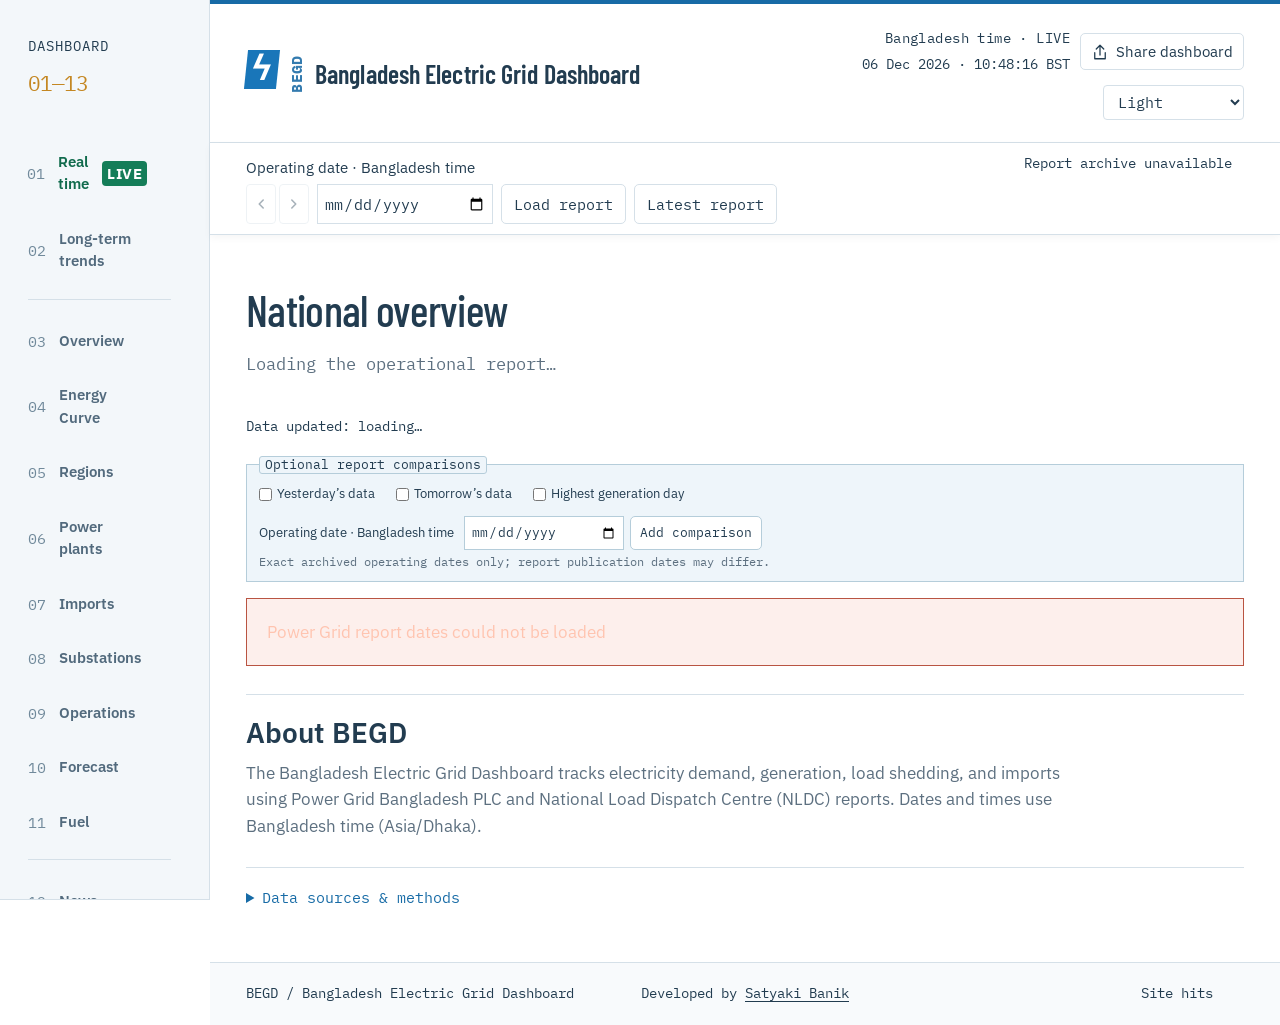
==== commit f390fb23: "Add Paper & Ink theme to the BEGD dashboard" ====
--- a/begd/index.html
+++ b/begd/index.html
@@ -9,7 +9,7 @@
 
   gtag('config', 'G-PR6S6HXCWQ');
 </script>
-<meta charset="utf-8"><script src="theme.js?v=solarized-v1"></script><meta name="viewport" content="width=device-width,initial-scale=1"><meta name="description" content="BEGD (Bangladesh Electric Grid Dashboard) tracks electricity demand, generation, load shedding, fuel mix, power plants and imports using Power Grid Bangladesh and NLDC reports."><title>BEGD | Bangladesh Electric Grid Dashboard</title>
+<meta charset="utf-8"><script src="theme.js?v=paper-and-ink-v1"></script><meta name="viewport" content="width=device-width,initial-scale=1"><meta name="description" content="BEGD (Bangladesh Electric Grid Dashboard) tracks electricity demand, generation, load shedding, fuel mix, power plants and imports using Power Grid Bangladesh and NLDC reports."><title>BEGD | Bangladesh Electric Grid Dashboard</title>
 <link rel="canonical" href="https://satyakibanik.github.io/Projects/begd/">
 <link rel="sitemap" type="application/xml" href="../sitemap.xml">
 <meta property="og:type" content="website">
@@ -20,7 +20,7 @@
 <meta name="twitter:card" content="summary_large_image">
 <meta name="twitter:title" content="BEGD | Bangladesh Electric Grid Dashboard">
 <meta name="twitter:description" content="BEGD (Bangladesh Electric Grid Dashboard) tracks electricity demand, generation, load shedding, fuel mix, power plants and imports using Power Grid Bangladesh and NLDC reports.">
-<link rel="preconnect" href="https://fonts.googleapis.com"><link rel="preconnect" href="https://fonts.gstatic.com" crossorigin><link href="https://fonts.googleapis.com/css2?family=Barlow+Condensed:wght@400;500;600;700&family=IBM+Plex+Mono:wght@400;500&family=IBM+Plex+Sans:wght@400;500;600&display=swap" rel="stylesheet"><link rel="stylesheet" href="style.css"><link rel="stylesheet" href="briefing.css?v=grid-watch-v2"><link rel="stylesheet" href="console.css?v=import-legend-size-v1"><link rel="stylesheet" href="light.css?v=remove-background-arrow-v2"><link rel="stylesheet" href="region-map.css?v=map-controls-v1"><link rel="stylesheet" href="plant-map.css?v=plant-map-slides-v1"><link rel="stylesheet" href="plant-enhancements.css?v=basemap-v5"><link rel="stylesheet" href="theme.css?v=solarized-v5"><link rel="stylesheet" href="voltage-bands.css?v=voltage-v1"><link rel="stylesheet" href="chart-touch.css?v=touch-values-v1"><link rel="stylesheet" href="trends.css?v=custom-trend-dates-v1"><link rel="stylesheet" href="demand-trends.css?v=7"><link rel="stylesheet" href="entity-history.css?v=mobile-selection-v2"><link rel="stylesheet" href="metric-methods.css?v=2"><link rel="stylesheet" href="figure-sharing.css?v=5"><link rel="icon" type="image/svg+xml" href="favicon.svg">
+<link rel="preconnect" href="https://fonts.googleapis.com"><link rel="preconnect" href="https://fonts.gstatic.com" crossorigin><link href="https://fonts.googleapis.com/css2?family=Barlow+Condensed:wght@400;500;600;700&family=IBM+Plex+Mono:wght@400;500;600;700&family=IBM+Plex+Sans:wght@400;500;600&display=swap" rel="stylesheet"><link rel="stylesheet" href="style.css"><link rel="stylesheet" href="briefing.css?v=grid-watch-v2"><link rel="stylesheet" href="console.css?v=import-legend-size-v1"><link rel="stylesheet" href="light.css?v=remove-background-arrow-v2"><link rel="stylesheet" href="region-map.css?v=map-controls-v1"><link rel="stylesheet" href="plant-map.css?v=plant-map-slides-v1"><link rel="stylesheet" href="plant-enhancements.css?v=basemap-v5"><link rel="stylesheet" href="theme.css?v=solarized-v5"><link rel="stylesheet" href="voltage-bands.css?v=voltage-v1"><link rel="stylesheet" href="chart-touch.css?v=touch-values-v1"><link rel="stylesheet" href="trends.css?v=custom-trend-dates-v1"><link rel="stylesheet" href="demand-trends.css?v=7"><link rel="stylesheet" href="entity-history.css?v=mobile-selection-v2"><link rel="stylesheet" href="metric-methods.css?v=2"><link rel="stylesheet" href="figure-sharing.css?v=5"><link rel="icon" type="image/svg+xml" href="favicon.svg">
 <link rel="icon" type="image/png" sizes="32x32" href="favicon-32.png">
 <link rel="apple-touch-icon" sizes="180x180" href="apple-touch-icon.png">
 <meta property="og:image" content="https://satyakibanik.github.io/Projects/begd/social-preview.png">
@@ -32,8 +32,9 @@
 <meta name="twitter:image:alt" content="BEGD logo — Bangladesh Electric Grid Dashboard">
 <link rel="stylesheet" href="independent-study.css?v=forecast-performance-v4"><link rel="stylesheet" href="costs.css?v=fuel-legends-v2"><link rel="stylesheet" href="organogram.css?v=branch-groups-v4"><link rel="stylesheet" href="news.css?v=1"><link rel="stylesheet" href="readability.css?v=legend-size-v1"><link rel="stylesheet" href="event-chronograph.css?v=uniform-pulse-v1-event-category-filter-v7"><link rel="stylesheet" href="ewic-map.css?v=background-fallback-v1"><link rel="stylesheet" href="daylight.css?v=2"><link rel="stylesheet" href="fuel.css?v=shared-legend-size-v1"><link rel="stylesheet" href="insight.css?v=grid-scenarios-v8"><link rel="stylesheet" href="mobile-nav.css?v=2"><link rel="stylesheet" href="publication-timing.css?v=7">
 <link rel="stylesheet" href="circle-availability.css?v=1">
+<link rel="stylesheet" href="paper-and-ink.css">
 </head>
-<body><button id="mobile-nav-toggle" type="button" aria-label="Open dashboard menu" aria-haspopup="dialog" aria-expanded="false" aria-controls="mobile-nav-drawer"><svg viewBox="0 0 24 24" aria-hidden="true"><path d="M4 6h16M4 12h16M4 18h16"/></svg></button><dialog id="mobile-nav-drawer" aria-labelledby="mobile-nav-heading"><div class="mobile-nav-header"><form method="dialog"><button class="mobile-nav-close" type="submit" aria-label="Close dashboard menu" autofocus><svg viewBox="0 0 24 24" aria-hidden="true"><path d="m6 6 12 12M18 6 6 18"/></svg></button></form><span id="mobile-nav-heading">Dashboard menu</span></div></dialog><header><div class="header-title-row"><a class="brand" href="#overview" aria-label="BEGD — Bangladesh Electric Grid Dashboard"><span class="brand-logo"><span class="mark" aria-hidden="true">ϟ</span><span class="brand-acronym" aria-hidden="true">BEGD</span></span><span class="brand-title">Bangladesh Electric Grid Dashboard</span></a><div class="header-actions"><div class="bangladesh-clock"><span>Bangladesh time · LIVE</span><time id="bangladesh-clock" aria-label="Current Bangladesh date and time">Loading…</time></div><button type="button" id="share-dashboard" title="Share this dashboard" aria-label="Share this dashboard"><svg viewBox="0 0 24 24" aria-hidden="true"><path d="M12 16V3m-5 5 5-5 5 5M5 13v8h14v-8"/></svg><span>Share dashboard</span></button><select id="theme-toggle" class="theme-toggle" aria-label="Dashboard theme"><option value="light">Light</option><option value="dark">Dark</option><option value="solarized">Solarized</option></select></div></div></header><div class="header-meta operating-date-bar"><span class="status">DAILY OPERATING REPORT</span><div class="report-date-controls operating-date-controls" id="report-date-controls" aria-busy="true"><label for="report-date">Operating date · Bangladesh time</label><div class="report-picker-row"><span class="report-day-nav"><button type="button" id="previous-report" aria-label="Load previous available operating date" title="Previous operating date" disabled><svg aria-hidden="true" viewBox="0 0 16 16"><path d="M10.5 3.5 6 8l4.5 4.5"/></svg></button><button type="button" id="next-report" aria-label="Load next available operating date" title="Next operating date" disabled><svg aria-hidden="true" viewBox="0 0 16 16"><path d="m5.5 3.5 4.5 4.5-4.5 4.5"/></svg></button></span><input type="date" id="report-date" class="operating-date-input" aria-describedby="report-date-help date-status"><button type="button" id="load-report" class="dashboard-button" disabled>Load report</button><button type="button" id="latest-report" class="dashboard-button" disabled>Latest report</button></div><span id="report-date-help">Exact archived operating date; publication date is shown below.</span></div><span id="date-status" aria-live="polite"></span></div>
+<body><button id="mobile-nav-toggle" type="button" aria-label="Open dashboard menu" aria-haspopup="dialog" aria-expanded="false" aria-controls="mobile-nav-drawer"><svg viewBox="0 0 24 24" aria-hidden="true"><path d="M4 6h16M4 12h16M4 18h16"/></svg></button><dialog id="mobile-nav-drawer" aria-labelledby="mobile-nav-heading"><div class="mobile-nav-header"><form method="dialog"><button class="mobile-nav-close" type="submit" aria-label="Close dashboard menu" autofocus><svg viewBox="0 0 24 24" aria-hidden="true"><path d="m6 6 12 12M18 6 6 18"/></svg></button></form><span id="mobile-nav-heading">Dashboard menu</span></div></dialog><header><div class="header-title-row"><a class="brand" href="#overview" aria-label="BEGD — Bangladesh Electric Grid Dashboard"><span class="brand-logo"><span class="mark" aria-hidden="true">ϟ</span><span class="brand-acronym" aria-hidden="true">BEGD</span></span><span class="brand-title">Bangladesh Electric Grid Dashboard</span></a><div class="header-actions"><div class="bangladesh-clock"><span>Bangladesh time · LIVE</span><time id="bangladesh-clock" aria-label="Current Bangladesh date and time">Loading…</time></div><button type="button" id="share-dashboard" title="Share this dashboard" aria-label="Share this dashboard"><svg viewBox="0 0 24 24" aria-hidden="true"><path d="M12 16V3m-5 5 5-5 5 5M5 13v8h14v-8"/></svg><span>Share dashboard</span></button><select id="theme-toggle" class="theme-toggle" aria-label="Dashboard theme"><option value="light">Light</option><option value="dark">Dark</option><option value="solarized">Solarized</option><option value="paper-and-ink">Paper &amp; Ink</option></select></div></div></header><div class="header-meta operating-date-bar"><span class="status">DAILY OPERATING REPORT</span><div class="report-date-controls operating-date-controls" id="report-date-controls" aria-busy="true"><label for="report-date">Operating date · Bangladesh time</label><div class="report-picker-row"><span class="report-day-nav"><button type="button" id="previous-report" aria-label="Load previous available operating date" title="Previous operating date" disabled><svg aria-hidden="true" viewBox="0 0 16 16"><path d="M10.5 3.5 6 8l4.5 4.5"/></svg></button><button type="button" id="next-report" aria-label="Load next available operating date" title="Next operating date" disabled><svg aria-hidden="true" viewBox="0 0 16 16"><path d="m5.5 3.5 4.5 4.5-4.5 4.5"/></svg></button></span><input type="date" id="report-date" class="operating-date-input" aria-describedby="report-date-help date-status"><button type="button" id="load-report" class="dashboard-button" disabled>Load report</button><button type="button" id="latest-report" class="dashboard-button" disabled>Latest report</button></div><span id="report-date-help">Exact archived operating date; publication date is shown below.</span></div><span id="date-status" aria-live="polite"></span></div>
 <nav id="dashboard-nav" aria-label="Dashboard views"><div class="nav-caption">DASHBOARD <span>01—14</span></div><a class="nav-live" href="#realtime"><span>01</span>Real time<span class="nav-live-badge" aria-label="live">LIVE</span><span class="nav-arrow">↗</span></a><a href="#trends"><span>02</span>Long-term trends<span class="nav-arrow">↗</span></a><hr class="nav-section-divider" aria-hidden="true"><a href="#overview"><span>03</span>Overview<span class="nav-arrow">↗</span></a><a href="#en-curve"><span>04</span>Energy Curve<span class="nav-arrow">↗</span></a><a href="#regions"><span>05</span>Regions<span class="nav-arrow">↗</span></a><a href="#plants"><span>06</span>Power plants<span class="nav-arrow">↗</span></a><a href="#insight"><span>07</span>Insight<span class="nav-arrow">↗</span></a><a href="#imports"><span>08</span>Imports<span class="nav-arrow">↗</span></a><a href="#substations"><span>09</span>Substations<span class="nav-arrow">↗</span></a><a href="#operations"><span>10</span>Operations<span class="nav-arrow">↗</span></a><a href="#forecast"><span>11</span>Forecast<span class="nav-arrow">↗</span></a><a href="#fuel"><span>12</span>Fuel<span class="nav-arrow">↗</span></a><hr class="nav-section-divider" aria-hidden="true"><a href="#news"><span>13</span>News<span class="nav-arrow">↗</span></a><a href="#organogram"><span>14</span>Organogram<span class="nav-arrow">↗</span></a><div class="rail-diagram" aria-hidden="true"><svg viewBox="0 0 160 180"><path d="M20 20H80V65H135V110H80V160M20 110H135M80 20V160"/><circle cx="80" cy="20" r="5"/><circle cx="80" cy="65" r="5"/><circle cx="135" cy="110" r="5"/><circle cx="80" cy="160" r="5"/><circle cx="20" cy="110" r="5"/></svg></div><div class="rail-footer">BANGLADESH<br><strong>23.6850° N / 90.3563° E</strong></div></nav>
 <main><div class="intro"><div><h1 id="title">National overview</h1><p id="subtitle">Loading the operational report…</p></div></div><p id="data-updated" class="data-updated" role="status">Data updated: loading…</p><fieldset id="day-sources" aria-label="Optional comparison data sources"><legend>Optional report comparisons</legend><label><input id="source-yesterday" type="checkbox"> Yesterday’s data <span id="yesterday-status" aria-live="polite"></span></label><label><input id="source-tomorrow" type="checkbox"> Tomorrow’s data <span id="tomorrow-status" aria-live="polite"></span></label><label><input id="source-highest" type="checkbox"> Highest generation day <span id="highest-status" aria-live="polite"></span></label><div class="custom-comparison-controls"><label for="comparison-date">Operating date · Bangladesh time</label><div><input type="date" id="comparison-date" class="operating-date-input" aria-describedby="comparison-help comparison-status"><button type="button" id="add-comparison" class="dashboard-button">Add comparison</button></div><p id="comparison-help">Exact archived operating dates only; report publication dates may differ.</p><span id="comparison-status" role="status"></span></div><ul id="custom-comparisons" aria-label="Custom report comparisons"></ul></fieldset><div id="view-status" role="status"></div><div id="error" role="alert" hidden></div><div id="content" aria-live="polite"></div><script src="chart-touch.js?v=touch-values-v2"></script><script src="chart-controls.js?v=realtime-shared-layers-v1"></script>
 <section class="about-begd" aria-labelledby="about-begd-title">
--- a/begd/paper-and-ink.css
+++ b/begd/paper-and-ink.css
@@ -0,0 +1,613 @@
+/* Paper-and-ink theme tokens and component overrides. */
+:root[data-theme="paper-and-ink"] {
+  --bg: #EAE6DF;
+  --surface: #F4F1EA;
+  --ink: #1F1F1F;
+  --muted: #5C5A54;
+  --green: #6A8D73;
+  --blue: #5B7C99;
+  --red: #C85A32;
+  --lime: var(--red);
+  --action: #5E54D6;
+  --line: var(--ink);
+  --inset: var(--bg);
+  --panel: var(--surface);
+  --comparison-fill: var(--surface);
+  --comparison-border: var(--line);
+  --body: var(--mono);
+  --display: var(--mono);
+  --heading: var(--mono);
+  --paper-rule: 1px solid var(--ink);
+  --paper-radius: 3px;
+  --paper-shadow: 4px 4px 0 var(--ink);
+  --paper-gridline: #B8B1A5;
+  --paper-sage: color-mix(in srgb, var(--green) 23%, var(--surface));
+  --paper-steel: color-mix(in srgb, var(--blue) 19%, var(--surface));
+  --paper-clay: color-mix(in srgb, var(--red) 19%, var(--surface));
+  --paper-daylight: color-mix(in srgb, var(--red) 9%, var(--surface));
+  --paper-night: color-mix(in srgb, var(--blue) 10%, var(--surface));
+  --paper-ochre: #A18447;
+  --paper-teal: #597F7D;
+  --paper-plum: #887281;
+  scrollbar-color: var(--muted) var(--bg);
+}
+
+[data-theme="paper-and-ink"] {
+  body {
+    background: var(--bg);
+    color: var(--ink);
+  }
+
+  /* Component font shorthands would otherwise reset inherited numeric styling. */
+  body, body :where(*) {
+    font-variant-numeric: tabular-nums !important;
+  }
+
+  :is(header, footer, nav, .operating-date-bar) {
+    background: var(--surface);
+  }
+
+  header {
+    border-top: 4px solid var(--ink);
+  }
+
+  .operating-date-bar {
+    box-shadow: none;
+  }
+
+  .brand .mark {
+    background: var(--ink);
+    color: var(--surface);
+    border-radius: var(--paper-radius);
+    transform: none;
+  }
+
+  .brand-acronym,
+  .brand-title {
+    color: var(--ink);
+  }
+
+  .brand-title {
+    font-size: clamp(.875rem, 1.6vw, 1.25rem);
+    line-height: 1.25;
+  }
+
+  #title {
+    font-size: clamp(1.85rem, 4vw, 3.25rem);
+    font-weight: 600;
+    line-height: 1.1;
+    letter-spacing: -.045em;
+  }
+
+  .intro {
+    animation: none;
+  }
+
+  nav a,
+  nav a > span:first-child {
+    color: var(--muted);
+  }
+
+  nav a:is(:hover, .active, .nav-live.active),
+  #mobile-nav-drawer nav a.active {
+    background: var(--paper-sage);
+    color: var(--ink);
+  }
+
+  .nav-arrow { color: var(--ink); }
+
+  nav a.active::before {
+    background-color: var(--ink);
+  }
+
+  .rail-diagram svg {
+    fill: var(--surface);
+    stroke: var(--muted);
+  }
+
+  .rail-diagram circle {
+    stroke: var(--green);
+  }
+
+  :is(.grid, .dispatch-layout, .metrics, .briefing-rows, .plant-map-layout, .region-map-layout) {
+    row-gap: 12px;
+  }
+
+  :is(.grid, .briefing-rows, .plant-map-layout, .region-map-layout) {
+    column-gap: 12px;
+  }
+
+  .dispatch-layout {
+    gap: 0;
+    border: var(--paper-rule);
+  }
+
+  :is(.panel, .daily-briefing, .briefing-loading, .briefing-row, .region-card,
+      .dispatch-layout, .metrics, .chart-selector, .plant-detail, .forecast-layer,
+      .news-card, .timing-overview-card, .insight-condition-card, .fuel-kpi,
+      .fuel-panel, .availability-chart, #day-sources,
+      #error) {
+    background: var(--surface);
+    border-radius: var(--paper-radius);
+    box-shadow: none;
+  }
+
+  :is(.dispatch-readings, .chart-selector, th, .track, .briefing-row,
+      .region-map-panel .region-map-detail, .plant-map-sidebar) {
+    background: var(--bg);
+  }
+
+  .metrics {
+    border: var(--paper-rule);
+    background: var(--bg);
+    gap: 1px;
+    padding: 0;
+  }
+
+  .metrics > .metric {
+    min-width: 0;
+    padding-inline: clamp(8px, 1.4vw, 20px);
+    background: var(--surface);
+  }
+
+  :is(tbody tr:hover, .region-card:hover, .plant-list li.active, .plant-list li:hover,
+      .plant-table .plant-row.active, .substation-row.active,
+      .plant-filter.active, .plant-table-toolbar .plant-filter.active,
+      .region-map-key .region-key-item.is-active, .regional-fuel-option[aria-pressed="true"]) {
+    background: var(--paper-sage);
+    color: var(--ink);
+    border-color: var(--ink);
+  }
+
+  :is(.plant-list li.active, .plant-table .plant-row.active td:first-child,
+      .insight-condition-card:has(input:checked), .compact-report-table thead th,
+      .history-table-scroll :is(thead th, tbody th)) {
+    box-shadow: none;
+  }
+
+  :is(.panel-head :is(h2, h3), .figure-title-row :is(h2, h3), .energy-band h2,
+      .about-begd h2, .briefing-row h3, .briefing-kicker, .section-number, .label,
+      .metric:first-child .label, .plant-metrics .plant-metric-title, th,
+      fieldset > legend, .header-meta label, #day-sources label, .bangladesh-clock > span,
+      .toolbar > label, label[for], .region-map-kicker, .ewic-map-kicker,
+      .fuel-mix-heading > h2, .fuel-panel-title h2, .fuel-kpi > div,
+      .event-plot-heading h3, .insight-scenario-head h2) {
+    font: 600 .7rem/1.45 var(--mono);
+    /* The readability script assigns font sizes through data attributes. */
+    font-size: .7rem !important;
+    letter-spacing: .06em;
+    text-transform: uppercase;
+  }
+
+  .panel-head :is(h2, h3),
+  .energy-band h2,
+  .figure-title-row .dispatch-title,
+  th {
+    color: var(--ink);
+  }
+
+  .briefing-header h2 {
+    font-size: clamp(.95rem, 1.6vw, 1.25rem);
+    font-weight: 600;
+  }
+
+  :is(.value, .region-card .value) {
+    font-size: clamp(1.375rem, 2.5vw, 2.25rem);
+    font-weight: 600;
+    letter-spacing: -.04em;
+  }
+
+  .dispatch-readings .metric .value {
+    font-size: clamp(1.5rem, 2.2vw, 2.125rem) !important;
+  }
+
+  :is(.metric:first-child .value, .dispatch-title em, .method summary,
+      .briefing-links a, .plant-map-attribution a, .plant-map-osm a, .plant-status.is-running) {
+    color: var(--ink);
+  }
+
+  #subtitle .operating-date-highlight {
+    animation: none;
+    background: var(--paper-clay);
+    color: var(--ink);
+    border: var(--paper-rule);
+    border-radius: var(--paper-radius);
+    font-size: .875rem;
+  }
+
+  /* Controls keep their existing hit areas and get printed-inset and pressed states. */
+  :is(button, select, input:where(:not([type="checkbox"], [type="radio"], [type="range"]))),
+  #report-date-controls #report-date,
+  #day-sources #comparison-date,
+  #mobile-nav-toggle,
+  .mobile-nav-close {
+    border-color: var(--ink);
+    border-radius: var(--paper-radius);
+    background: var(--surface);
+    color: var(--ink);
+  }
+
+  :is(.header-actions, .report-picker-row, .custom-comparison-controls, .toolbar)
+    :is(button, select, input:not([type="checkbox"], [type="radio"], [type="range"])):enabled,
+  #mobile-nav-toggle {
+    box-shadow: var(--paper-shadow);
+  }
+
+  :is(button, select):enabled:hover,
+  :is(button, select):focus-visible {
+    box-shadow: 2px 2px 0 var(--ink);
+  }
+
+  :is(button, select):enabled:hover {
+    background: var(--bg);
+    color: var(--ink);
+    border-color: var(--ink);
+  }
+
+  /* Show the selection even when a control retains hover or keyboard focus. */
+  button:is([aria-pressed="true"], [aria-selected="true"],
+      [aria-current="page"], [aria-current="true"], .plant-filter.active),
+  [role="tab"][aria-selected="true"] {
+    background: var(--paper-sage);
+    color: var(--ink);
+    border-color: var(--ink);
+    font-weight: 600;
+  }
+
+  :is(.fuel-tabs, .plant-slide-tabs, .event-explorer-tabs, .trends-section-picker)
+    :is(button[aria-pressed="true"], [aria-selected="true"]) {
+    background: var(--ink);
+    color: var(--surface);
+    border-color: var(--ink);
+    box-shadow: none;
+  }
+
+  :is(#load-report, #add-comparison, #share-dashboard) {
+    background: var(--action);
+    color: #fff;
+  }
+
+  :is(#load-report, #add-comparison, #share-dashboard):enabled:hover {
+    background: color-mix(in srgb, var(--action) 85%, var(--ink));
+    color: #fff;
+  }
+
+  :is(button, select, input, a, summary):focus-visible {
+    outline: 2px solid var(--ink);
+    outline-offset: 3px;
+  }
+
+  :is(input[type="checkbox"], input[type="radio"], input[type="range"]) {
+    accent-color: var(--ink);
+  }
+
+  :is(dialog, #mobile-nav-drawer[open]) {
+    background: var(--surface);
+    color: var(--ink);
+    border: var(--paper-rule);
+    border-radius: var(--paper-radius);
+    box-shadow: var(--paper-shadow);
+  }
+
+  dialog::backdrop {
+    background: rgb(31 31 31 / 45%);
+  }
+
+  /* Status text is retained. The dot scale is decorative and adds a second visual cue. */
+  :is(.tag, .status, .briefing-severity, .briefing-experimental-mark, .plant-status,
+      .plant-status-badge, .nav-live-badge, .nav-test-badge, .news-new) {
+    display: inline-flex;
+    align-items: center;
+    gap: .35em;
+    max-width: 100%;
+    padding: 2px 7px;
+    border: var(--paper-rule);
+    border-radius: 999px;
+    background: var(--surface);
+    color: var(--ink);
+    font: 600 .625rem/1.4 var(--mono);
+    letter-spacing: .06em;
+    text-transform: uppercase;
+    white-space: normal;
+  }
+
+  /* The report badge follows the date bar's existing visibility rules. */
+  .operating-date-bar .status {
+    display: none;
+  }
+
+  :is(.nav-live-badge, .plant-status.is-running, .briefing-typical) {
+    background: var(--paper-sage);
+  }
+
+  .briefing-typical { --severity-dots: "○ ○ ○"; }
+  .briefing-insufficient-data { --severity-dots: "○ ○ ○"; color: var(--muted); }
+
+  .briefing-watch {
+    --severity-dots: "● ○ ○";
+    background: var(--paper-steel);
+  }
+
+  .briefing-unusual {
+    --severity-dots: "● ● ○";
+    background: var(--paper-clay);
+  }
+
+  .briefing-extreme {
+    --severity-dots: "● ● ●";
+    background: color-mix(in srgb, var(--red) 66%, var(--surface));
+  }
+
+  .briefing-severity::before {
+    content: var(--severity-dots, "○ ○ ○") / "";
+    white-space: nowrap;
+    letter-spacing: 0;
+  }
+
+  .briefing-status-palette { gap: 4px; }
+  .briefing-palette-swatch {
+    width: 8px;
+    height: 8px;
+    border: var(--paper-rule);
+    border-radius: 50%;
+  }
+
+  .briefing-palette-typical { background: var(--green); }
+  .briefing-palette-watch { background: var(--blue); }
+  .briefing-palette-unusual { background: var(--paper-clay); }
+  .briefing-palette-extreme { background: var(--red); }
+  .briefing-ramp-summary {
+    background: var(--paper-sage);
+    border-color: var(--green);
+    border-radius: var(--paper-radius);
+  }
+  .briefing-ramp-summary strong { color: var(--ink); }
+
+  .briefing-sparkline span {
+    color: var(--muted);
+    font-size: .625rem !important;
+    white-space: normal;
+  }
+
+  :is(.metric-method-trigger, .metric-method-dialog, .metric-method-heading h3) {
+    font-family: var(--mono);
+  }
+
+  /* Flat callouts, axis rules and marks for the SVG-based telemetry views. */
+  :is(.chart-tooltip, .trends-tooltip, .plant-tooltip, .fuel-tooltip,
+      .bpdb-pie-tooltip, .import-map-tooltip, .event-tooltip, .event-context-tooltip,
+      .insight-tooltip, .insight-fuel-tooltip, .insight-contribution-tooltip,
+      .regional-snapshot-tooltip, .geomap-viewport > .map-controls,
+      .plant-fullscreen-legend, .figure-download-status) {
+    background: var(--surface);
+    color: var(--ink);
+    border-color: var(--ink);
+    border-radius: var(--paper-radius);
+    box-shadow: none;
+  }
+
+  .chart text { fill: var(--muted); }
+
+  .energy-curve-table thead th {
+    background: var(--bg) !important;
+    color: var(--ink) !important;
+    border-bottom: var(--paper-rule);
+  }
+
+  .energy-curve-table tbody .energy-curve-shortage {
+    color: color-mix(in srgb, var(--red) 66%, var(--ink)) !important;
+  }
+
+  :is(.chart .axis, .fuel-grid, .vb-axis, .timing-plot-grid, .event-plot-grid,
+      .event-time-grid, .event-density-grid, .event-density-time-grid) {
+    stroke: var(--paper-gridline);
+    stroke-width: 1;
+    stroke-dasharray: none;
+    opacity: 1;
+    vector-effect: non-scaling-stroke;
+  }
+
+  :is(.chart-cursor, .chart-day-boundary, .timing-plot-axis, .event-axis-line,
+      .briefing-sparkline polyline, .briefing-sparkline-current) {
+    stroke: var(--ink);
+    stroke-width: 1.5;
+    vector-effect: non-scaling-stroke;
+  }
+
+  .briefing-sparkline .briefing-sparkline-current { fill: #C4A35A; }
+
+  :is(.chart, .trends-chart, .history-chart, .insight-chart, .event-context-svg,
+      .event-timeline-svg, .event-density-svg, .timing-plot-chart,
+      .fuel-chart, .availability-chart, .vb-chart)
+    :is(polyline[stroke], path[stroke][fill="none"]):not([stroke="none"]) {
+    stroke-width: 1.5;
+    vector-effect: non-scaling-stroke;
+  }
+
+  .interactive-chart .chart [data-series].is-highlighted,
+  :is(.event-series-highlight, .event-time-marker, .event-linked-dot,
+      .event-period-marker .event-duration, .event-dial-event :is(.event-dial-span,
+      .event-dial-point, .event-dial-endpoint), .event-series-point circle,
+      .insight-focus, .insight-rocof-focus, .plant-slide-symbol, .plant-map-marker circle,
+      .plant-map-frame.has-plant-basemap[data-basemap="satellite"]
+        :is(.plant-map-boundaries, .plant-map-country)) {
+    filter: none;
+  }
+
+  .interactive-chart .chart [data-series].is-highlighted polyline {
+    stroke-width: 2.5;
+  }
+
+  .event-chronograph-panel {
+    --event-outage: var(--red);
+    --event-restoration: var(--green);
+    --event-period: var(--paper-clay);
+    --event-demand: var(--red);
+    --event-generation: var(--blue);
+  }
+
+  .event-chronograph-list-item.is-selected {
+    background: var(--paper-clay);
+    box-shadow: none;
+  }
+
+  .daylight-day { fill: var(--paper-daylight); background: var(--paper-daylight); }
+  .daylight-night { fill: var(--paper-night); background: var(--paper-night); }
+
+  .fuel-dashboard { --fuel-accent: var(--green); }
+  .organogram [data-sector="Governance"] { --org-accent: var(--blue); }
+  .organogram [data-sector="Electricity"] { --org-accent: #496653; }
+  .organogram [data-sector="Fuel & minerals"] { --org-accent: #77573B; }
+  .organogram [data-sector="Nuclear"] { --org-accent: #66546E; }
+  .organogram [data-sector="Regulation"] { --org-accent: #87535B; }
+  .organogram button.organogram-node[aria-current="true"] {
+    background: var(--paper-sage);
+    border-color: var(--ink);
+    box-shadow: none;
+  }
+  .news-lab :is(.news-count, .news-card) { border-color: var(--ink); }
+  .news-card-new { background: var(--paper-clay); }
+  .news-card h2 { font-family: var(--mono); }
+  .news-card .news-new { background: var(--surface); color: var(--ink); border-color: var(--ink); }
+
+  /* The renderers share these SVG presentation colors with their legend samples. */
+  svg :is([fill="#4e79a7" i], [fill="#347baf" i], [fill="#1976b9" i]) { fill: var(--blue); }
+  svg :is([stroke="#4e79a7" i], [stroke="#347baf" i], [stroke="#1976b9" i]) { stroke: var(--blue); }
+  svg :is([fill="#147d58" i], [fill="#59a14f" i], [fill="#50a57a" i], [fill="#36a77b" i]) { fill: var(--green); }
+  svg :is([stroke="#147d58" i], [stroke="#59a14f" i], [stroke="#50a57a" i], [stroke="#36a77b" i]) { stroke: var(--green); }
+  svg :is([fill="#b95442" i], [fill="#e15759" i]) { fill: var(--red); }
+  svg :is([stroke="#b95442" i], [stroke="#e15759" i]) { stroke: var(--red); }
+  svg [fill="#f28e2b" i] { fill: #AE7044; }
+  svg [stroke="#f28e2b" i] { stroke: #AE7044; }
+  svg :is([fill="#edc948" i], [fill="#c48722" i], [fill="#b46c13" i]) { fill: var(--paper-ochre); }
+  svg :is([stroke="#edc948" i], [stroke="#c48722" i], [stroke="#b46c13" i]) { stroke: var(--paper-ochre); }
+  svg [fill="#76b7b2" i] { fill: var(--paper-teal); }
+  svg [stroke="#76b7b2" i] { stroke: var(--paper-teal); }
+  svg :is([fill="#b07aa1" i], [fill="#a178c2" i], [fill="#805ca8" i]) { fill: var(--paper-plum); }
+  svg :is([stroke="#b07aa1" i], [stroke="#a178c2" i], [stroke="#805ca8" i]) { stroke: var(--paper-plum); }
+  svg [fill="#8b5bc7" i] { fill: #66546E; }
+  svg [stroke="#8b5bc7" i] { stroke: #66546E; }
+  svg [fill="#df6f9b" i] { fill: #A8646C; }
+  svg [stroke="#df6f9b" i] { stroke: #A8646C; }
+  svg [fill="#263238" i] { fill: var(--ink); }
+  svg [stroke="#263238" i] { stroke: var(--ink); }
+
+  /* The stacked fuel view uses HTML segments with inline backgrounds. */
+  .fuel-mix-bar [data-fuel="Gas"] { background-color: var(--blue) !important; }
+  .fuel-mix-bar [data-fuel="HFO"] { background-color: #AE7044 !important; }
+  .fuel-mix-bar [data-fuel="HSD"] { background-color: var(--red) !important; }
+  .fuel-mix-bar [data-fuel="Hydro"] { background-color: var(--green) !important; }
+  .fuel-mix-bar [data-fuel="Solar"] { background-color: var(--paper-ochre) !important; }
+  .fuel-mix-bar [data-fuel="Wind"] { background-color: var(--paper-teal) !important; }
+  .fuel-mix-bar [data-fuel="Imports"] { background-color: var(--paper-plum) !important; }
+  .fuel-mix-bar [data-fuel="Nuclear"] { background-color: #66546E !important; }
+
+  :is(.region-map-panel .region-map-frame, .plant-map-frame, .ewic-map-frame, .import-map-frame,
+      .insight-scenario-lab) {
+    background: var(--bg);
+    border-color: var(--ink);
+    border-radius: var(--paper-radius);
+  }
+
+  :is(.region-map-panel .region-map-detail, .plant-map-sidebar, .plant-gradient) {
+    border-radius: var(--paper-radius);
+  }
+
+  :is(.planning-region, .plant-map-country, .plant-map-division-boundary) {
+    stroke: var(--ink);
+    stroke-width: 1.5;
+    vector-effect: non-scaling-stroke;
+  }
+
+  .plant-map-country { fill: var(--paper-sage); }
+
+  .plant-map-district-boundary { stroke: var(--muted); }
+
+  :is(.import-map-line, .ewic-route-line) { stroke-width: 1.5; }
+  .import-map-halo { stroke: var(--surface); stroke-width: 3.5; }
+  .import-map-frame g:is(.is-active, :focus-visible) .import-map-line { stroke-width: 3; }
+
+  :is(.plant-slide-tabs button, .plant-icon-key button, .plant-category-key button,
+      .plant-gradient-key button, .x-share-control) {
+    font-family: var(--mono);
+  }
+
+  .plant-slide-tabs button[aria-selected="true"] > span { color: var(--surface); }
+
+  /* Match each plant-map category across its dots, rings, and legend keys. */
+  .plant-slide-symbol [fill="#2878cd"] { fill: var(--blue); }
+  .plant-slide-symbol [stroke="#2878cd"] { stroke: var(--blue); }
+  .plant-slide-symbol [fill="#e67e28"] { fill: #AE7044; }
+  .plant-slide-symbol [stroke="#e67e28"] { stroke: #AE7044; }
+  .plant-slide-symbol [fill="#df527b"] { fill: #A8646C; }
+  .plant-slide-symbol [stroke="#df527b"] { stroke: #A8646C; }
+  .plant-slide-symbol [fill="#159d9c"] { fill: var(--paper-teal); }
+  .plant-slide-symbol [stroke="#159d9c"] { stroke: var(--paper-teal); }
+  .plant-slide-symbol [fill="#e0b91d"] { fill: var(--paper-ochre); }
+  .plant-slide-symbol [stroke="#e0b91d"] { stroke: var(--paper-ochre); }
+  .plant-slide-symbol [fill="#4c9e48"] { fill: var(--green); }
+  .plant-slide-symbol [stroke="#4c9e48"] { stroke: var(--green); }
+  :is(.plant-icon-key, .plant-fullscreen-legend, .plant-category-key) i[style*="#2878cd"] { background-color: var(--blue) !important; }
+  :is(.plant-icon-key, .plant-fullscreen-legend, .plant-category-key) i[style*="#e67e28"] { background-color: #AE7044 !important; }
+  :is(.plant-icon-key, .plant-fullscreen-legend, .plant-category-key) i[style*="#df527b"] { background-color: #A8646C !important; }
+  :is(.plant-icon-key, .plant-fullscreen-legend, .plant-category-key) i[style*="#159d9c"] { background-color: var(--paper-teal) !important; }
+  :is(.plant-icon-key, .plant-fullscreen-legend, .plant-category-key) i[style*="#e0b91d"] { background-color: var(--paper-ochre) !important; }
+  :is(.plant-icon-key, .plant-fullscreen-legend, .plant-category-key) i[style*="#4c9e48"] { background-color: var(--green) !important; }
+  :is(.plant-icon-key, .plant-fullscreen-legend, .plant-category-key) i[style*="#b07aa1"] { background-color: var(--paper-plum) !important; }
+  :is(.plant-icon-key, .plant-fullscreen-legend, .plant-category-key) i[style*="#8b5bc7"] { background-color: #66546E !important; }
+
+  .plant-map-heat > circle {
+    fill: var(--red);
+    opacity: .18;
+  }
+
+  .planning-region:is(:hover, :focus-visible, .is-hovered, .is-selected) {
+    stroke: var(--ink);
+    stroke-width: 2.5;
+    filter: none;
+  }
+
+  :is(.planning-region[fill="#a87930"], i[style*="#a87930"]) { --region-ink: #B6A17A; }
+  :is(.planning-region[fill="#86e89a"], i[style*="#86e89a"]) { --region-ink: #90A58A; }
+  :is(.planning-region[fill="#dbe97c"], i[style*="#dbe97c"]) { --region-ink: #B1A971; }
+  :is(.planning-region[fill="#d3ad59"], i[style*="#d3ad59"]) { --region-ink: #CEBA8C; }
+  :is(.planning-region[fill="#16c6d7"], i[style*="#16c6d7"]) { --region-ink: #83A6A2; }
+  :is(.planning-region[fill="#2225d0"], i[style*="#2225d0"]) { --region-ink: #A99EAA; }
+  :is(.planning-region[fill="#2018a8"], i[style*="#2018a8"]) { --region-ink: #8798AA; }
+  :is(.planning-region[fill="#a77a31"], i[style*="#a77a31"]) { --region-ink: #C99178; }
+  :is(.planning-region[fill="#1599e7"], i[style*="#1599e7"]) { --region-ink: #A4B4C3; }
+
+  .planning-region { fill: var(--region-ink); }
+  :is(.region-key-item, .region-map-detail h3) i {
+    background: var(--region-ink, var(--region-color));
+    border: var(--paper-rule);
+  }
+
+  .region-map-labels {
+    font-family: var(--mono);
+    fill: var(--ink);
+    stroke: var(--surface);
+  }
+
+  .plant-gradient {
+    border: var(--paper-rule);
+  }
+
+  .insight-assumptions {
+    container-type: inline-size;
+    border-radius: var(--paper-radius);
+  }
+
+  @container (max-width: 27rem) {
+    .insight-assumption-grid { grid-template-columns: minmax(0, 1fr); }
+  }
+
+  #error { background: var(--paper-clay); color: var(--ink); }
+  ::selection { background: var(--paper-steel); color: var(--ink); }
+
+  @media (max-width: 600px) {
+    :is(.daily-briefing, .briefing-row) { padding-inline: 12px; }
+    .briefing-row-main { gap: 8px; flex-wrap: wrap; }
+    .report-picker-row { row-gap: 9px; }
+  }
+}
